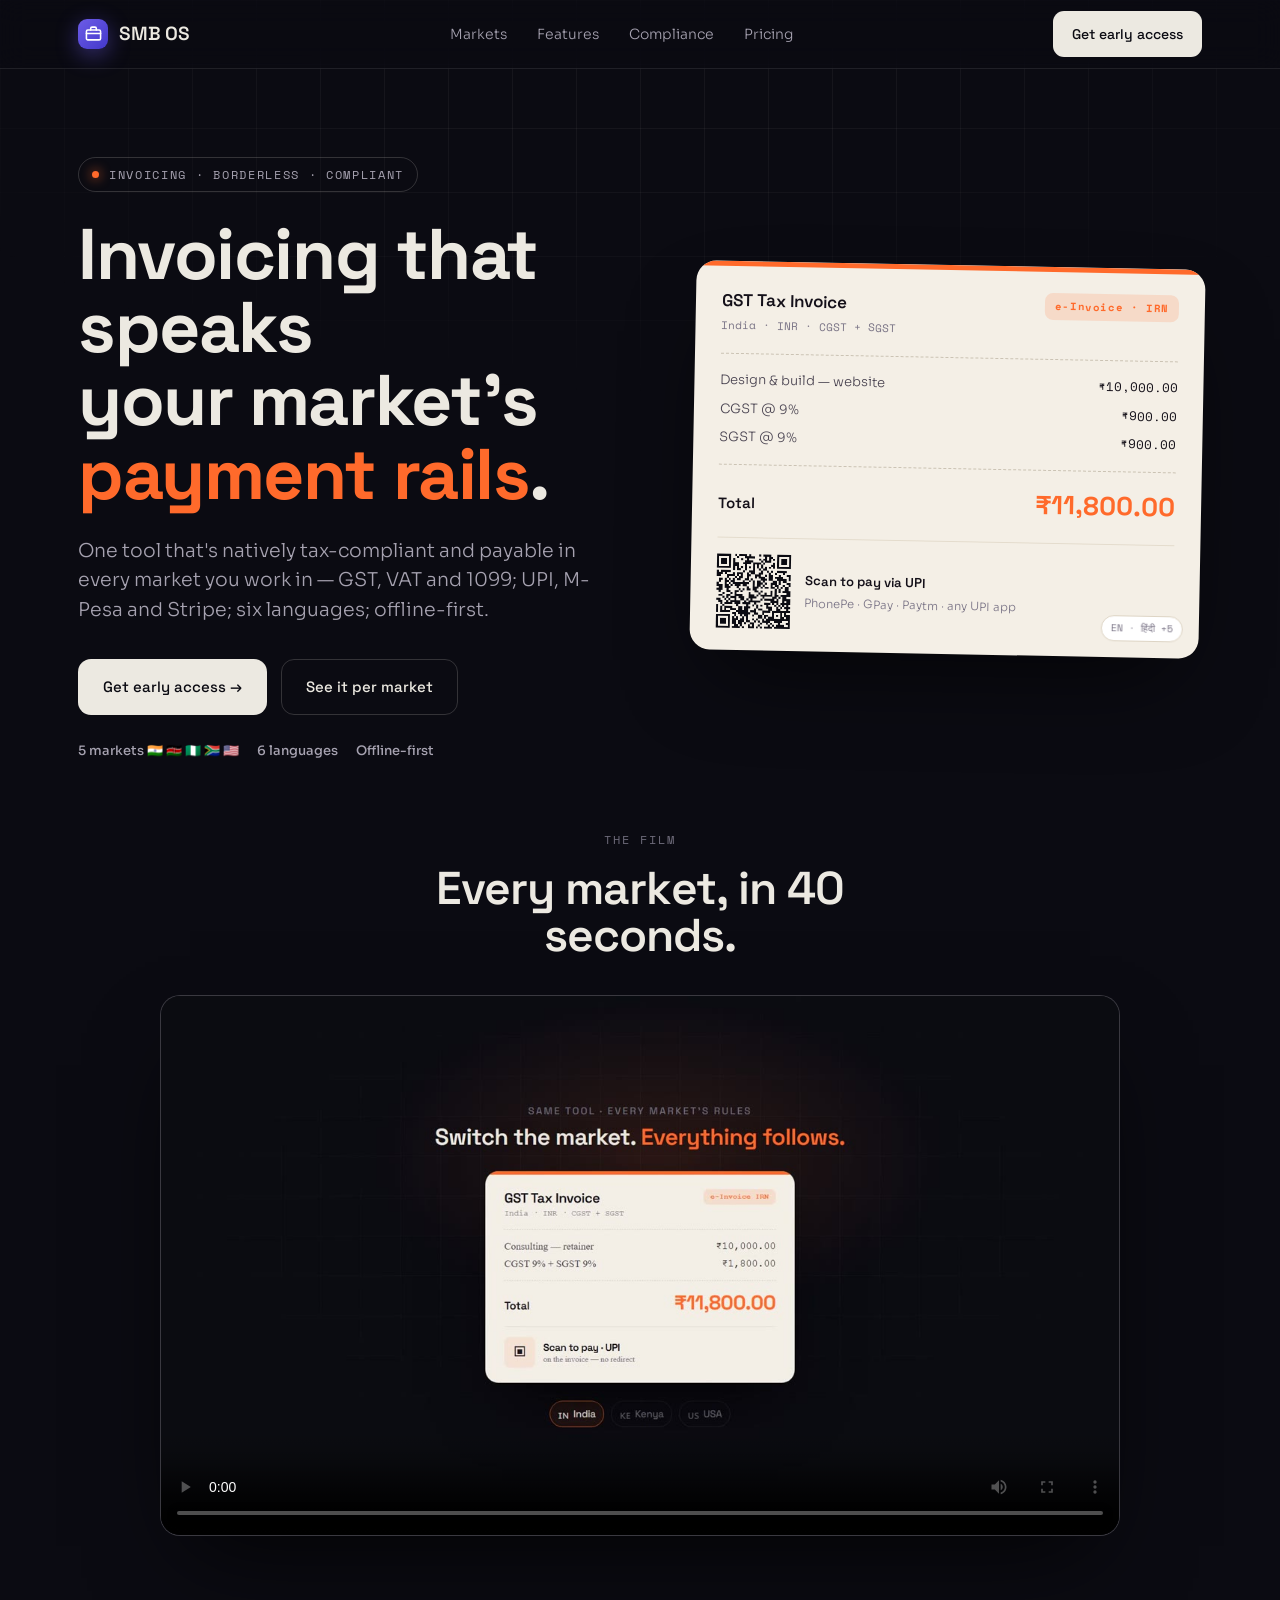
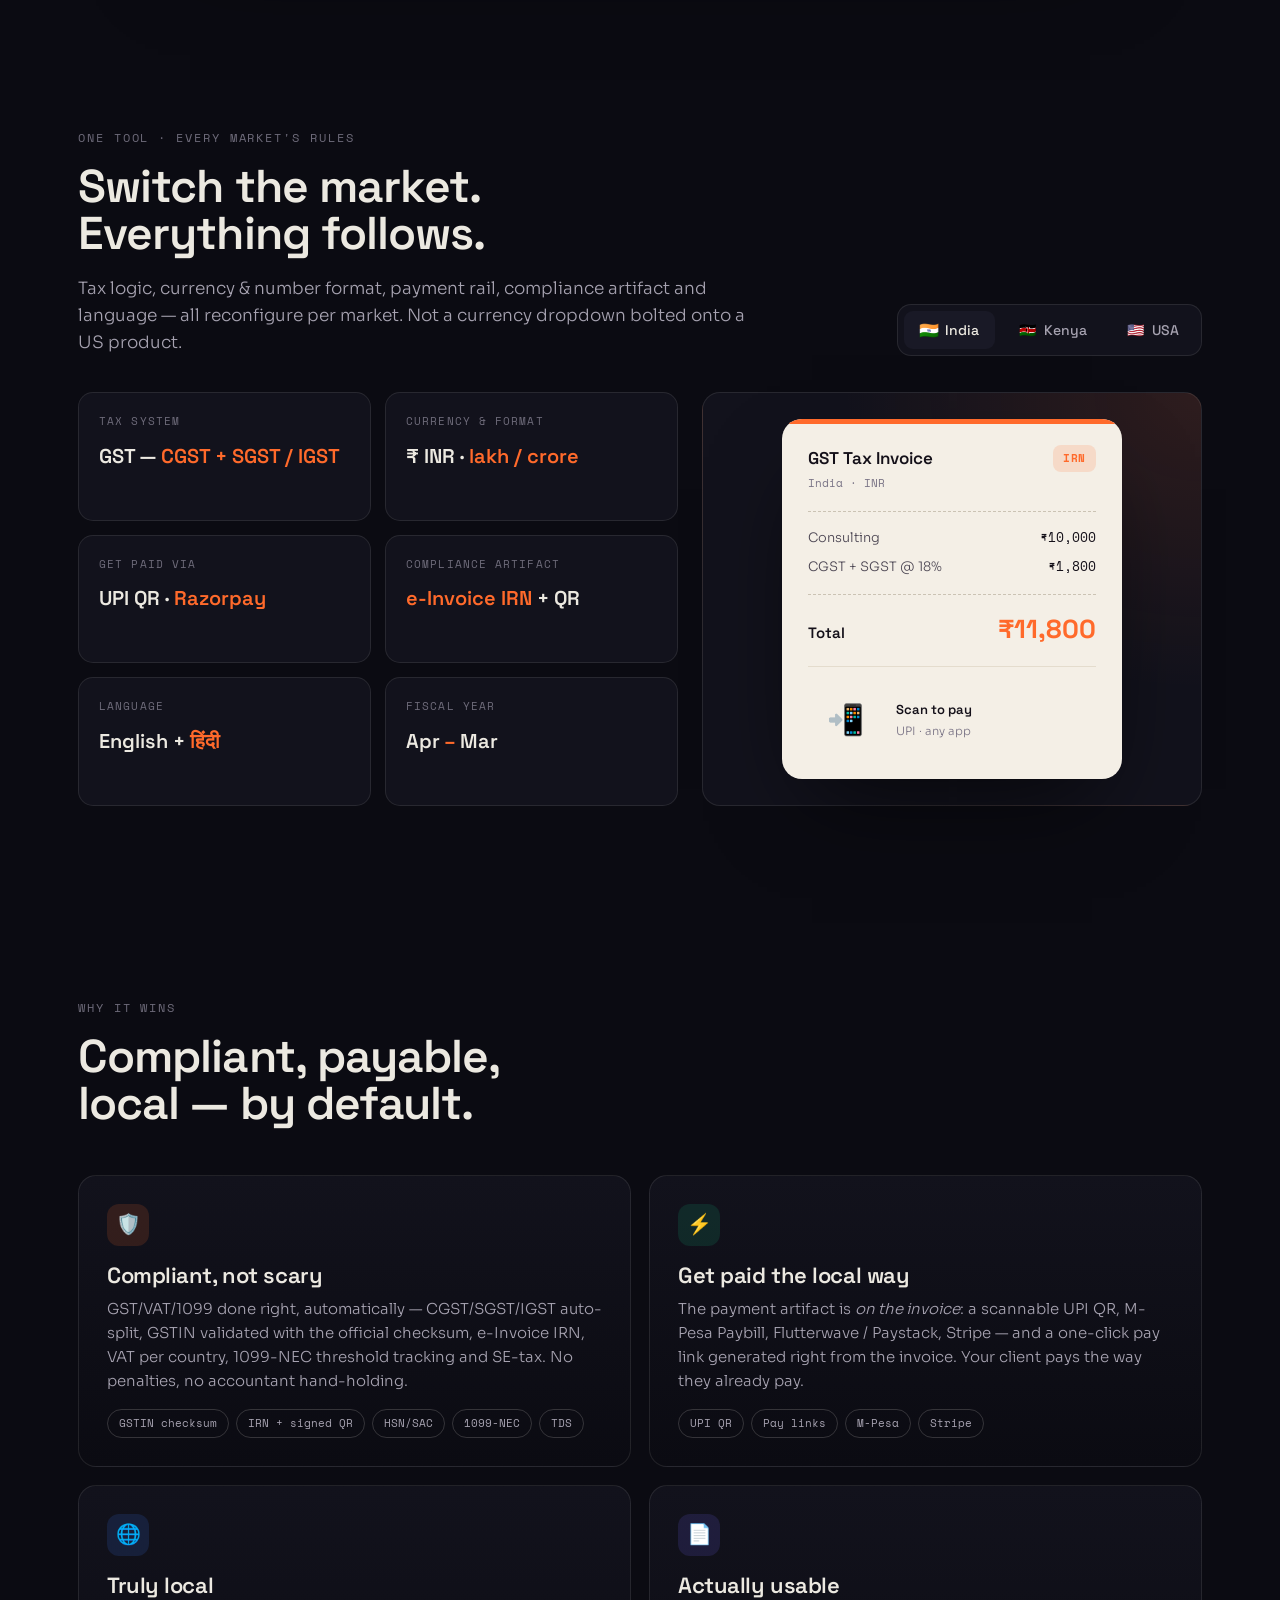
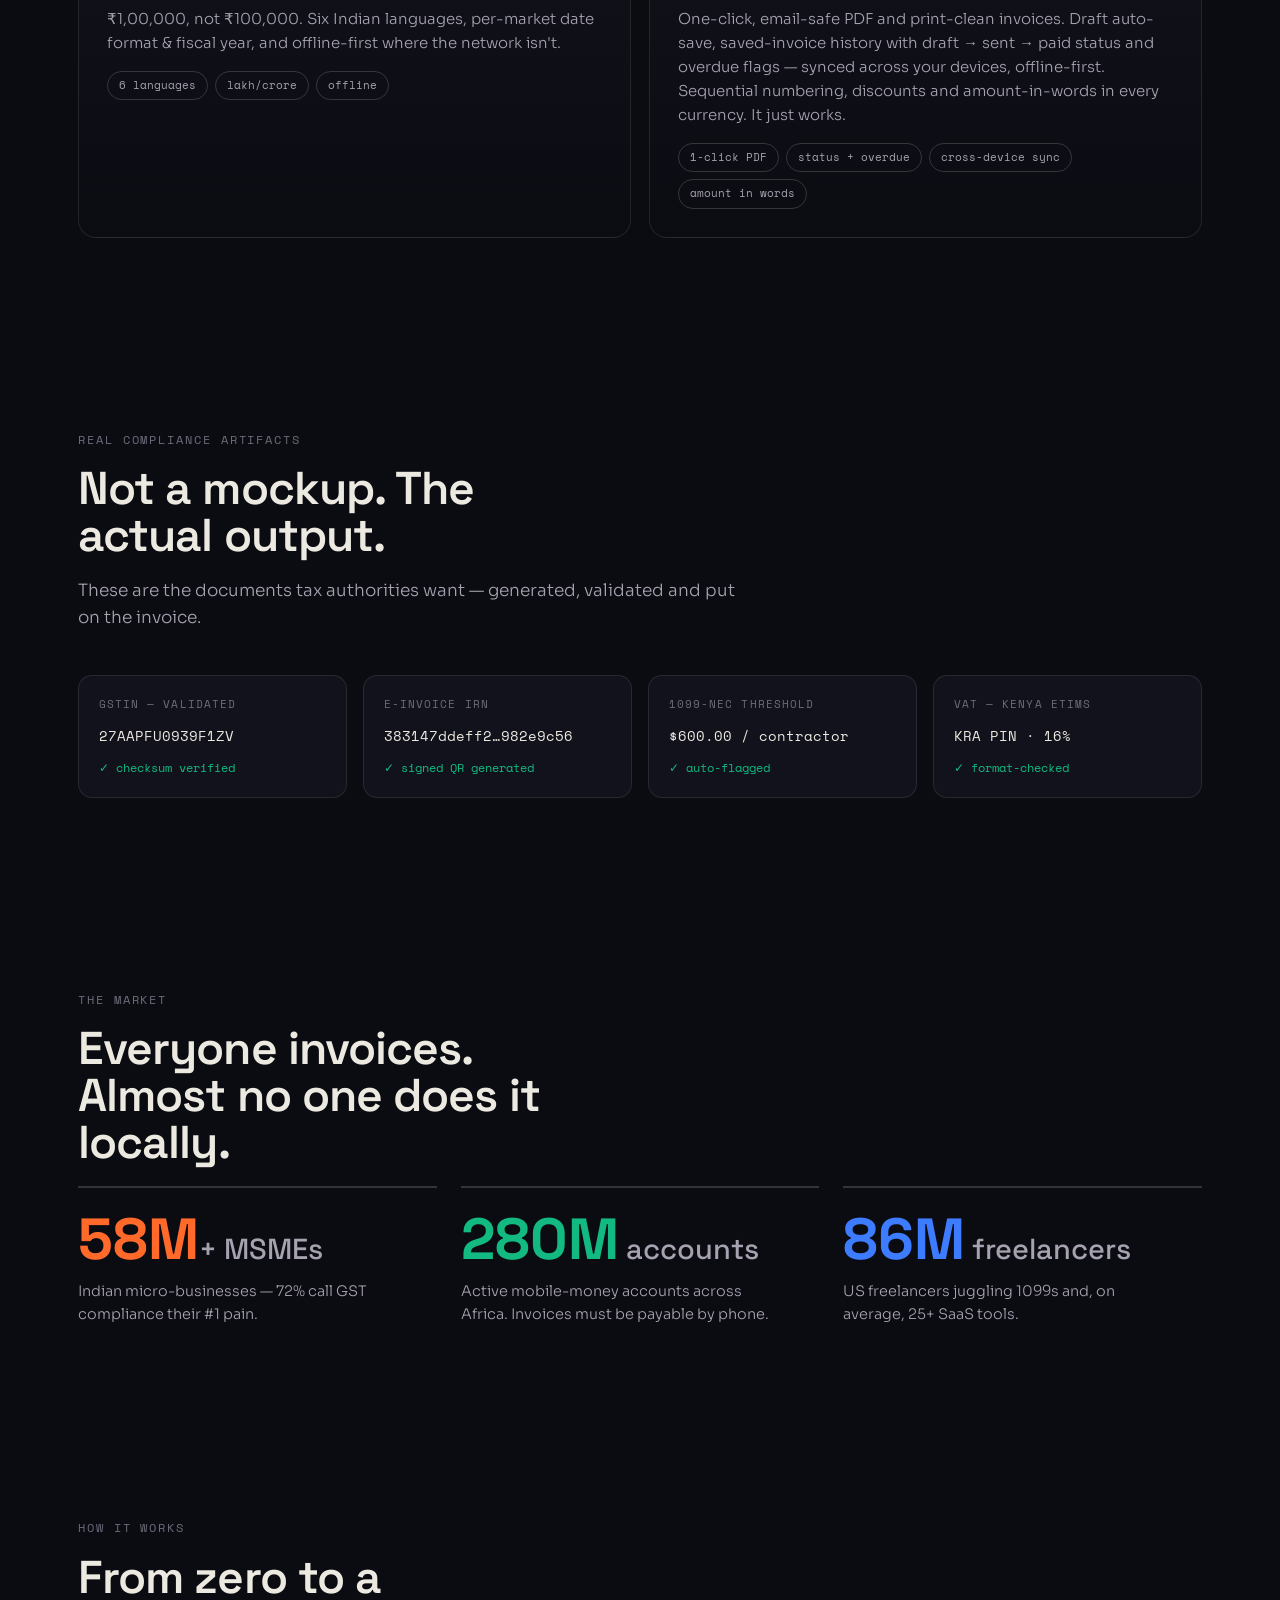
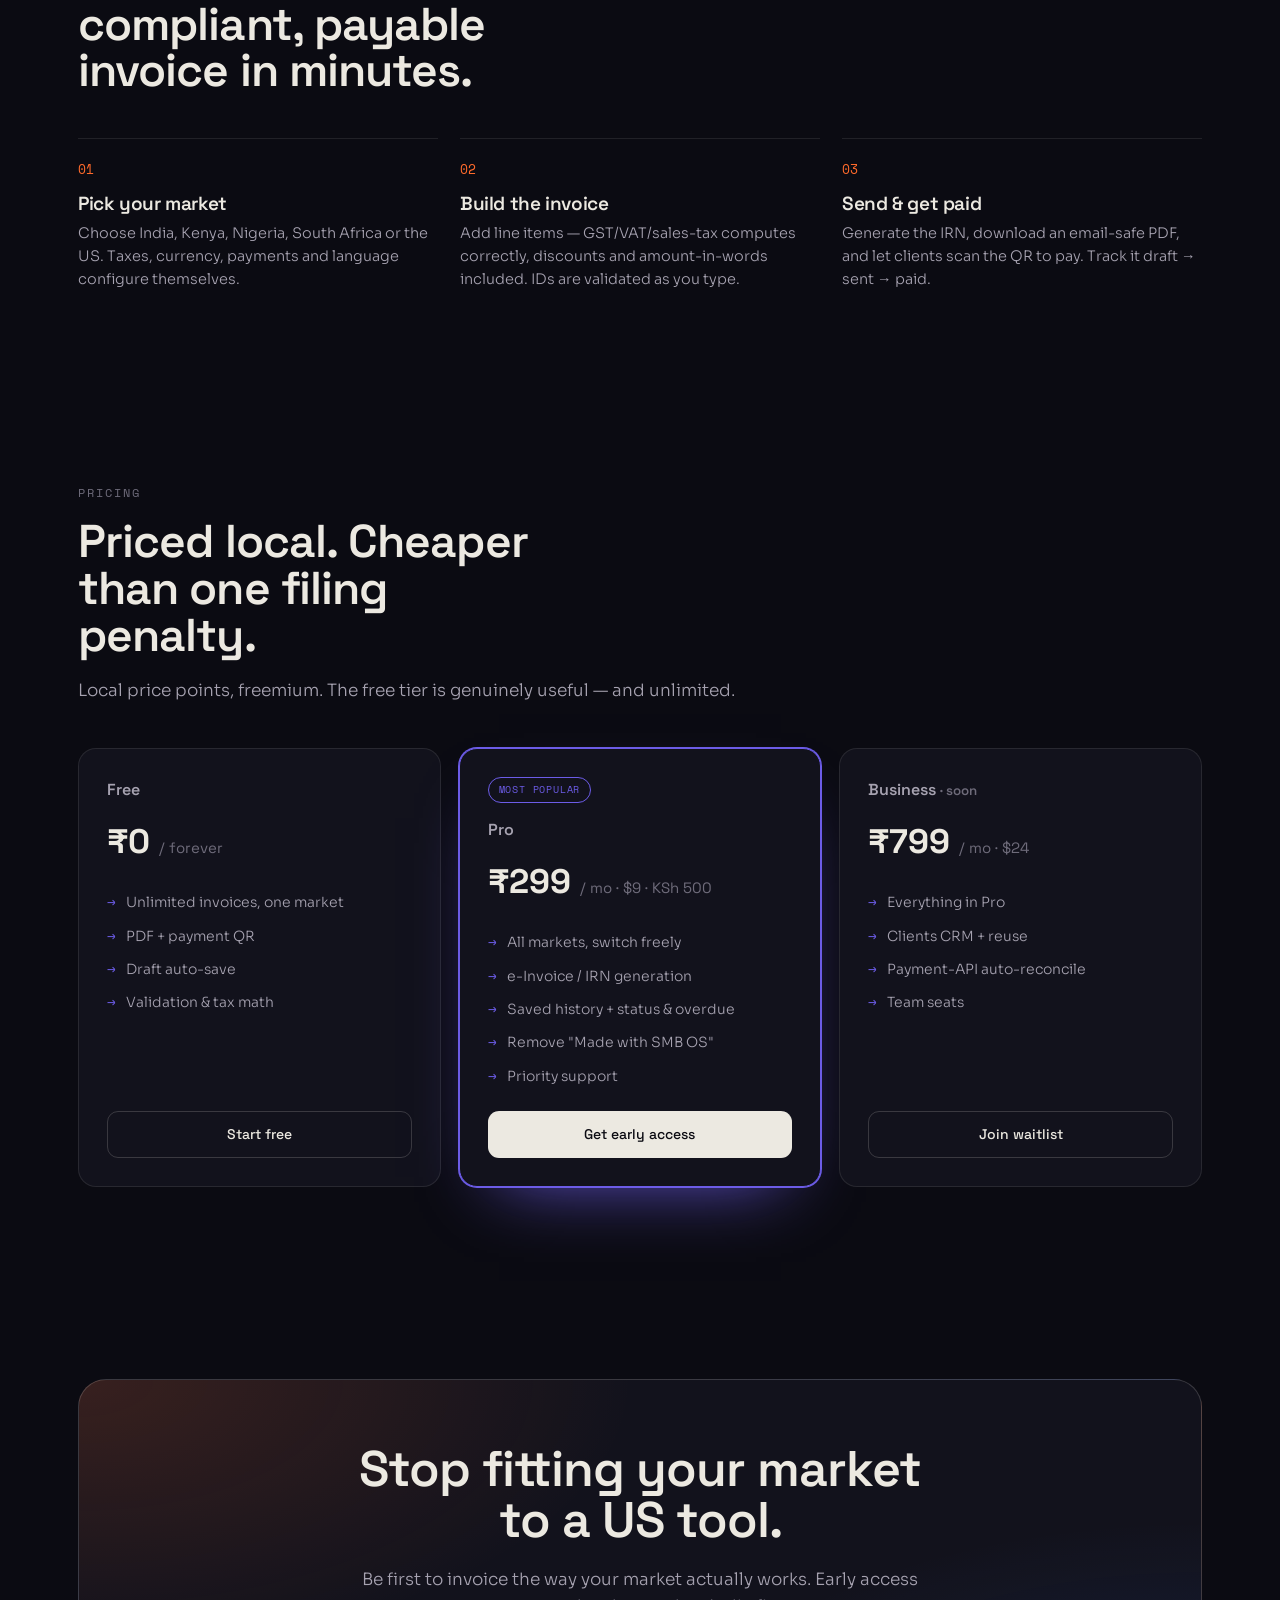
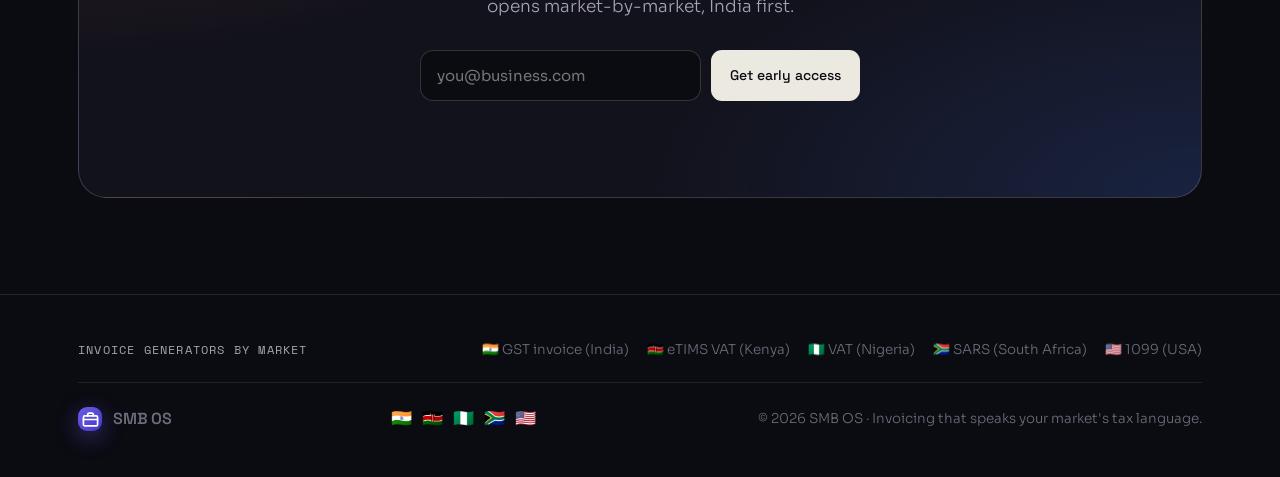
==== index.html @ 2cdb84e7 "Add 40s demo film to landing page (poster + mp4, hero→film→markets) Co-Authored-By: Claude Fable 5 <" ====
<!DOCTYPE html>
<html lang="en">
<head>
<meta charset="UTF-8" />
<meta name="viewport" content="width=device-width, initial-scale=1.0" />
<title>SMB OS — Invoicing that speaks your market's tax language</title>
<meta name="description" content="One invoice tool that's natively compliant and payable in every market you work in. GST/VAT/1099, UPI/M-Pesa/Stripe, six languages, offline-first." />
<!-- Set this to your real domain before launch (also update SITE in markets/build.mjs) -->
<link rel="canonical" href="https://kaustubhtripathi-code.github.io/smb-os-site/" />
<meta property="og:type" content="website" />
<meta property="og:url" content="https://kaustubhtripathi-code.github.io/smb-os-site/" />
<meta property="og:title" content="SMB OS — Invoicing that speaks your market's tax language" />
<meta property="og:description" content="Compliant & payable in every market — GST/VAT/1099, UPI/M-Pesa/Stripe, six languages, offline-first." />
<meta property="og:image" content="https://kaustubhtripathi-code.github.io/smb-os-site/assets/og-image.png" />
<meta name="twitter:card" content="summary_large_image" />
<meta name="twitter:title" content="SMB OS — Invoicing that speaks your market's tax language" />
<meta name="twitter:description" content="Compliant & payable in every market. GST · VAT · 1099 · UPI · M-Pesa · Stripe." />
<meta name="twitter:image" content="https://kaustubhtripathi-code.github.io/smb-os-site/assets/og-image.png" />
<link rel="icon" href="data:image/svg+xml,<svg xmlns='http://www.w3.org/2000/svg' viewBox='0 0 24 24' fill='none' stroke='%236C5CE7' stroke-width='2.4' stroke-linecap='round' stroke-linejoin='round'><rect x='2' y='7' width='20' height='14' rx='2'/><path d='M16 7V5a2 2 0 0 0-2-2h-4a2 2 0 0 0-2 2v2'/><path d='M2 12h20'/></svg>" />
<!-- Analytics (privacy-friendly, no cookies): uncomment + set your domain
<script defer data-domain="smbos.app" src="https://plausible.io/js/script.js"></script> -->
<link rel="preconnect" href="https://fonts.googleapis.com" />
<link rel="preconnect" href="https://fonts.gstatic.com" crossorigin />
<link href="https://fonts.googleapis.com/css2?family=Space+Grotesk:wght@400;500;600;700&family=Sora:wght@300;400;500;600&family=Space+Mono:wght@400;700&display=swap" rel="stylesheet" />
<style>
  :root{
    --ink:#0B0B12; --ink-2:#12121C; --ink-3:#191926;
    --paper:#F4EFE6; --paper-2:#E9E1D2;
    --fg:#ECE9E1; --fg-dim:#A6A2B0; --fg-faint:#6E6B7A;
    --saffron:#FF6A2B; --emerald:#12B981; --azure:#3D7BFF; --indigo:#6C5CE7;
    --line:rgba(236,233,225,.10); --line-2:rgba(236,233,225,.18);
    --accent:var(--saffron);
    --display:'Space Grotesk',sans-serif; --body:'Sora',sans-serif; --mono:'Space Mono',monospace;
    --maxw:1180px;
  }
  *{box-sizing:border-box;margin:0;padding:0}
  html{scroll-behavior:smooth}
  body{
    background:var(--ink); color:var(--fg); font-family:var(--body);
    font-weight:300; line-height:1.6; -webkit-font-smoothing:antialiased;
    overflow-x:hidden;
  }
  /* film-grain + faint grid over the ink */
  body::before{
    content:""; position:fixed; inset:0; z-index:0; pointer-events:none; opacity:.5;
    background-image:
      linear-gradient(var(--line) 1px,transparent 1px),
      linear-gradient(90deg,var(--line) 1px,transparent 1px);
    background-size:64px 64px;
    -webkit-mask-image:radial-gradient(ellipse 90% 60% at 50% 0%,#000 30%,transparent 75%);
    mask-image:radial-gradient(ellipse 90% 60% at 50% 0%,#000 30%,transparent 75%);
  }
  .wrap{max-width:var(--maxw);margin:0 auto;padding:0 28px;position:relative;z-index:1}
  a{color:inherit;text-decoration:none}
  h1,h2,h3{font-family:var(--display);font-weight:600;line-height:1.02;letter-spacing:-.02em}
  .mono{font-family:var(--mono)}
  .accent{color:var(--accent)}

  /* ---- nav ---- */
  nav{position:sticky;top:0;z-index:50;backdrop-filter:blur(14px);
    background:rgba(11,11,18,.62);border-bottom:1px solid var(--line)}
  .nav{display:flex;align-items:center;justify-content:space-between;height:68px}
  .brand{display:flex;align-items:center;gap:11px;font-family:var(--display);font-weight:600;font-size:19px;letter-spacing:-.01em}
  .mark{width:30px;height:30px;border-radius:9px;background:linear-gradient(135deg,var(--indigo),#4338CA);
    display:grid;place-items:center;box-shadow:0 6px 22px rgba(108,92,231,.45)}
  .mark svg{width:17px;height:17px}
  .navlinks{display:flex;gap:30px;font-size:14px;color:var(--fg-dim)}
  .navlinks a:hover{color:var(--fg)}
  .btn{font-family:var(--display);font-weight:500;font-size:14px;padding:11px 18px;border-radius:11px;
    display:inline-flex;align-items:center;gap:8px;transition:.22s ease;cursor:pointer;border:1px solid transparent}
  .btn-p{background:var(--fg);color:var(--ink)}
  .btn-p:hover{transform:translateY(-2px);box-shadow:0 12px 30px rgba(236,233,225,.16)}
  .btn-g{border-color:var(--line-2);color:var(--fg)}
  .btn-g:hover{background:rgba(236,233,225,.06);border-color:var(--fg-faint)}
  @media(max-width:760px){.navlinks{display:none}}

  /* ---- hero ---- */
  .hero{padding:88px 0 40px;position:relative}
  .hero-grid{display:grid;grid-template-columns:1.05fr .95fr;gap:52px;align-items:center}
  .eyebrow{display:inline-flex;align-items:center;gap:10px;font-family:var(--mono);font-size:12px;
    letter-spacing:.14em;text-transform:uppercase;color:var(--fg-dim);
    border:1px solid var(--line-2);padding:7px 13px;border-radius:100px;margin-bottom:26px}
  .dot{width:7px;height:7px;border-radius:50%;background:var(--saffron);box-shadow:0 0 12px var(--saffron)}
  h1.headline{font-size:clamp(42px,5.6vw,72px);font-weight:700}
  h1.headline .flip{color:var(--accent);transition:color .5s ease}
  .lede{font-size:19px;color:var(--fg-dim);max-width:520px;margin:26px 0 34px;line-height:1.55}
  .cta-row{display:flex;gap:14px;flex-wrap:wrap;align-items:center}
  .btn-lg{padding:15px 24px;font-size:15px;border-radius:13px}
  .trust{margin-top:26px;font-size:13px;color:var(--fg-faint);display:flex;gap:18px;flex-wrap:wrap;align-items:center}
  .trust b{color:var(--fg-dim);font-weight:500}
  @media(max-width:900px){.hero-grid{grid-template-columns:1fr;gap:44px}.hero{padding:56px 0 20px}}

  /* ---- invoice mock ---- */
  .invoice{background:var(--paper);color:#1A1622;border-radius:20px;padding:26px 26px 22px;
    box-shadow:0 40px 90px -30px rgba(0,0,0,.7), 0 0 0 1px rgba(0,0,0,.04);
    transform:rotate(1.1deg);transition:transform .4s ease;position:relative;overflow:hidden}
  .invoice:hover{transform:rotate(0deg) translateY(-4px)}
  .invoice::after{content:"";position:absolute;left:0;right:0;top:0;height:5px;background:var(--accent);transition:background .5s ease}
  .inv-top{display:flex;justify-content:space-between;align-items:flex-start;margin-bottom:18px}
  .inv-title{font-family:var(--display);font-weight:600;font-size:17px;color:#141019}
  .inv-sub{font-family:var(--mono);font-size:11px;color:#7A7486;margin-top:3px;transition:color .3s}
  .chip{font-family:var(--mono);font-size:10.5px;font-weight:700;letter-spacing:.06em;padding:5px 10px;border-radius:8px;
    background:color-mix(in srgb,var(--accent) 16%,transparent);color:var(--accent);transition:.4s}
  .inv-rows{border-top:1px dashed #cbc3b4;border-bottom:1px dashed #cbc3b4;padding:12px 0;margin-bottom:14px}
  .inv-row{display:flex;justify-content:space-between;font-size:13px;color:#4b4552;padding:4px 0;font-family:var(--body)}
  .inv-row .m{font-family:var(--mono);font-size:12.5px;color:#141019}
  .inv-total{display:flex;justify-content:space-between;align-items:baseline}
  .inv-total .lbl{font-family:var(--display);font-weight:600;font-size:15px;color:#141019}
  .inv-total .amt{font-family:var(--display);font-weight:700;font-size:26px;color:var(--accent);transition:color .4s}
  .inv-pay{display:flex;align-items:center;gap:14px;margin-top:16px;padding-top:16px;border-top:1px solid #e4dccd}
  .qr{width:74px;height:74px;flex:none;display:grid;place-items:center}
  .qr img{width:100%;height:100%;object-fit:contain}
  .pay-t{font-family:var(--display);font-weight:600;font-size:13px;color:#141019}
  .pay-s{font-size:11.5px;color:#7A7486;margin-top:2px}
  .langpill{position:absolute;right:16px;bottom:16px;font-family:var(--mono);font-size:10px;color:#7A7486;
    border:1px solid #ddd4c4;border-radius:100px;padding:4px 9px;background:#fff}

  /* ---- section scaffolding ---- */
  section{padding:96px 0;position:relative}
  .kicker{font-family:var(--mono);font-size:12px;letter-spacing:.16em;text-transform:uppercase;color:var(--fg-faint);margin-bottom:16px}
  .h2{font-size:clamp(30px,4vw,46px);font-weight:600;max-width:16ch}
  .sec-lede{color:var(--fg-dim);font-size:17px;max-width:52ch;margin-top:18px}

  /* ---- market switcher ---- */
  .switch-head{display:flex;justify-content:space-between;align-items:flex-end;gap:24px;flex-wrap:wrap;margin-bottom:36px}
  .tabs{display:flex;gap:8px;background:var(--ink-2);border:1px solid var(--line);border-radius:14px;padding:6px}
  .tab{font-family:var(--display);font-weight:500;font-size:14px;padding:10px 16px;border-radius:9px;color:var(--fg-dim);
    cursor:pointer;transition:.2s;display:flex;align-items:center;gap:8px;border:none;background:none}
  .tab.on{background:var(--ink-3);color:var(--fg)}
  .tab.on .fl{transform:scale(1.15)}
  .switch-body{display:grid;grid-template-columns:1.2fr 1fr;gap:24px;align-items:stretch}
  .facts{display:grid;grid-template-columns:1fr 1fr;gap:14px}
  .fact{background:var(--ink-2);border:1px solid var(--line);border-radius:15px;padding:20px}
  .fact .l{font-family:var(--mono);font-size:11px;letter-spacing:.1em;text-transform:uppercase;color:var(--fg-faint)}
  .fact .v{font-family:var(--display);font-weight:600;font-size:20px;margin-top:9px;color:var(--fg)}
  .fact .v .accent{transition:color .4s}
  .switch-invoice{display:grid;place-items:center;background:
    radial-gradient(120% 120% at 100% 0%,color-mix(in srgb,var(--accent) 12%,transparent),transparent 60%),var(--ink-2);
    border:1px solid var(--line);border-radius:18px;padding:26px}
  @media(max-width:900px){.switch-body{grid-template-columns:1fr}.facts{order:2}}

  /* ---- pillars (bento) ---- */
  .bento{display:grid;grid-template-columns:repeat(6,1fr);gap:18px;margin-top:48px}
  .card{background:linear-gradient(180deg,var(--ink-2),var(--ink));border:1px solid var(--line);
    border-radius:18px;padding:28px;position:relative;overflow:hidden;transition:.3s}
  .card:hover{border-color:var(--line-2);transform:translateY(-4px)}
  .card.big{grid-column:span 3}
  .card.sm{grid-column:span 3}
  .card .ic{width:42px;height:42px;border-radius:12px;display:grid;place-items:center;margin-bottom:18px;font-size:20px}
  .card h3{font-size:22px;margin-bottom:10px}
  .card p{color:var(--fg-dim);font-size:15px}
  .taglist{display:flex;flex-wrap:wrap;gap:7px;margin-top:16px}
  .tag{font-family:var(--mono);font-size:11px;color:var(--fg-dim);border:1px solid var(--line-2);border-radius:100px;padding:5px 11px}
  @media(max-width:820px){.bento{grid-template-columns:1fr}.card.big,.card.sm{grid-column:span 1}}

  /* ---- proof / compliance receipts ---- */
  .receipts{display:grid;grid-template-columns:repeat(4,1fr);gap:16px;margin-top:44px}
  .receipt{background:var(--ink-2);border:1px solid var(--line);border-radius:14px;padding:20px;font-family:var(--mono)}
  .receipt .rl{font-size:10.5px;letter-spacing:.1em;text-transform:uppercase;color:var(--fg-faint)}
  .receipt .rv{font-size:14px;color:var(--fg);margin-top:12px;word-break:break-all;line-height:1.5}
  .receipt .ok{color:var(--emerald);font-size:12px;margin-top:12px;display:flex;align-items:center;gap:6px}
  @media(max-width:820px){.receipts{grid-template-columns:1fr 1fr}}

  /* ---- stats ---- */
  .stats{display:grid;grid-template-columns:repeat(3,1fr);gap:24px;margin-top:20px}
  .stat{border-top:2px solid var(--line-2);padding-top:22px}
  .stat .n{font-family:var(--display);font-weight:700;font-size:clamp(38px,5vw,58px);line-height:1}
  .stat .n .u{font-size:.5em;color:var(--fg-dim);font-weight:500}
  .stat .d{color:var(--fg-dim);font-size:14.5px;margin-top:12px;max-width:30ch}
  .stat:nth-child(1) .n{color:var(--saffron)} .stat:nth-child(2) .n{color:var(--emerald)} .stat:nth-child(3) .n{color:var(--azure)}
  @media(max-width:820px){.stats{grid-template-columns:1fr}}

  /* ---- steps ---- */
  .steps{display:grid;grid-template-columns:repeat(3,1fr);gap:22px;margin-top:44px}
  .step{position:relative;padding-top:20px;border-top:1px solid var(--line)}
  .step .num{font-family:var(--mono);font-size:13px;color:var(--accent)}
  .step h3{font-size:19px;margin:14px 0 8px}
  .step p{color:var(--fg-dim);font-size:14.5px}
  @media(max-width:820px){.steps{grid-template-columns:1fr}}

  /* ---- pricing ---- */
  .prices{display:grid;grid-template-columns:repeat(3,1fr);gap:18px;margin-top:44px}
  .price{background:var(--ink-2);border:1px solid var(--line);border-radius:18px;padding:28px;display:flex;flex-direction:column}
  .price.feat{border-color:var(--indigo);box-shadow:0 0 0 1px var(--indigo),0 30px 70px -40px var(--indigo)}
  .price .pn{font-family:var(--display);font-weight:600;font-size:16px;color:var(--fg-dim)}
  .price .pp{font-family:var(--display);font-weight:700;font-size:34px;margin:12px 0 2px}
  .price .pp small{font-size:15px;color:var(--fg-faint);font-weight:400}
  .price ul{list-style:none;margin:20px 0 24px;display:flex;flex-direction:column;gap:11px}
  .price li{font-size:14px;color:var(--fg-dim);display:flex;gap:10px;align-items:flex-start}
  .price li::before{content:"→";color:var(--indigo);font-family:var(--mono)}
  .price .pf{margin-top:auto}
  .badge{font-family:var(--mono);font-size:10px;letter-spacing:.08em;text-transform:uppercase;color:var(--indigo);
    border:1px solid var(--indigo);border-radius:100px;padding:4px 10px;align-self:flex-start;margin-bottom:14px}
  @media(max-width:820px){.prices{grid-template-columns:1fr}}

  /* ---- cta ---- */
  .cta{background:
     radial-gradient(90% 120% at 0% 0%,rgba(255,106,43,.16),transparent 55%),
     radial-gradient(90% 120% at 100% 100%,rgba(61,123,255,.16),transparent 55%),
     var(--ink-2);
    border:1px solid var(--line-2);border-radius:28px;padding:64px 44px;text-align:center;position:relative;overflow:hidden}
  .cta h2{font-size:clamp(30px,4.4vw,50px);max-width:18ch;margin:0 auto}
  .cta p{color:var(--fg-dim);margin:20px auto 30px;max-width:46ch;font-size:17px}
  .form{display:flex;gap:10px;max-width:440px;margin:0 auto;flex-wrap:wrap;justify-content:center}
  .form input{flex:1;min-width:220px;background:var(--ink);border:1px solid var(--line-2);color:var(--fg);
    border-radius:13px;padding:15px 16px;font-family:var(--body);font-size:15px;outline:none}
  .form input:focus{border-color:var(--indigo)}
  .form .ok{color:var(--emerald);font-family:var(--mono);font-size:13px;width:100%;margin-top:6px;min-height:16px}

  footer{border-top:1px solid var(--line);padding:44px 0;color:var(--fg-faint);font-size:13.5px}
  .foot{display:flex;justify-content:space-between;gap:24px;flex-wrap:wrap;align-items:center}
  .flags{font-size:17px;letter-spacing:3px}

  /* ---- film ---- */
  .filmframe{display:block;width:100%;max-width:960px;height:auto;margin:0 auto;border-radius:20px;
    border:1px solid var(--line-2);box-shadow:0 40px 90px -30px rgba(0,0,0,.8);background:var(--ink-2)}

  /* reveal */
  .rv{opacity:0;transform:translateY(26px);transition:opacity .7s cubic-bezier(.2,.7,.2,1),transform .7s cubic-bezier(.2,.7,.2,1)}
  .rv.in{opacity:1;transform:none}
  @media(prefers-reduced-motion:reduce){.rv{opacity:1;transform:none;transition:none}.invoice{transform:none}}
</style>
</head>
<body>

<nav><div class="wrap nav">
  <div class="brand">
    <span class="mark"><svg viewBox="0 0 24 24" fill="none" stroke="#fff" stroke-width="2.2" stroke-linecap="round" stroke-linejoin="round"><rect x="2" y="7" width="20" height="14" rx="2"/><path d="M16 7V5a2 2 0 0 0-2-2h-4a2 2 0 0 0-2 2v2"/><path d="M2 12h20"/></svg></span>
    SMB OS
  </div>
  <div class="navlinks">
    <a href="#markets">Markets</a>
    <a href="#features">Features</a>
    <a href="#proof">Compliance</a>
    <a href="#pricing">Pricing</a>
  </div>
  <a href="#get" class="btn btn-p">Get early access</a>
</div></nav>

<header class="hero"><div class="wrap hero-grid">
  <div>
    <span class="eyebrow"><span class="dot"></span> Invoicing · borderless · compliant</span>
    <h1 class="headline">Invoicing that speaks your&nbsp;market's <span class="flip" id="flipWord">tax language</span>.</h1>
    <p class="lede">One tool that's natively tax-compliant and payable in every market you work in — GST, VAT and 1099; UPI, M-Pesa and Stripe; six languages; offline-first.</p>
    <div class="cta-row">
      <a href="#get" class="btn btn-p btn-lg">Get early access →</a>
      <a href="#markets" class="btn btn-g btn-lg">See it per market</a>
    </div>
    <div class="trust">
      <span><b>5 markets</b> 🇮🇳 🇰🇪 🇳🇬 🇿🇦 🇺🇸</span>
      <span><b>6 languages</b></span>
      <span><b>Offline-first</b></span>
    </div>
  </div>
  <div class="invoice" id="heroInvoice">
    <div class="inv-top">
      <div><div class="inv-title">GST Tax Invoice</div><div class="inv-sub" id="hiSub">India · INR · CGST + SGST</div></div>
      <span class="chip" id="hiChip">e-Invoice · IRN</span>
    </div>
    <div class="inv-rows">
      <div class="inv-row"><span>Design & build — website</span><span class="m">₹10,000.00</span></div>
      <div class="inv-row"><span>CGST @ 9%</span><span class="m">₹900.00</span></div>
      <div class="inv-row"><span>SGST @ 9%</span><span class="m">₹900.00</span></div>
    </div>
    <div class="inv-total"><span class="lbl">Total</span><span class="amt" id="hiTotal">₹11,800.00</span></div>
    <div class="inv-pay">
      <div class="qr"><img src="assets/hero-upi-qr.png" alt="Scan to pay via UPI" /></div>
      <div><div class="pay-t" id="hiPayT">Scan to pay via UPI</div><div class="pay-s" id="hiPayS">PhonePe · GPay · Paytm · any UPI app</div></div>
    </div>
    <span class="langpill" id="hiLang">EN · हिंदी +5</span>
  </div>
</div></header>

<!-- FILM -->
<section id="film" style="padding-top:28px">
  <div class="wrap">
    <div class="rv" style="text-align:center;margin-bottom:36px">
      <div class="kicker">The film</div>
      <h2 class="h2" style="margin:0 auto">Every market, in 40 seconds.</h2>
    </div>
    <video class="filmframe rv" controls playsinline preload="metadata" poster="assets/video-poster.jpg" width="1920" height="1080">
      <source src="assets/smb-os-demo.mp4" type="video/mp4" />
      Your browser doesn't support embedded video — <a href="assets/smb-os-demo.mp4">download the film</a>.
    </video>
  </div>
</section>

<!-- MARKET SWITCHER -->
<section id="markets">
  <div class="wrap">
    <div class="switch-head">
      <div class="rv">
        <div class="kicker">One tool · every market's rules</div>
        <h2 class="h2">Switch the market. Everything follows.</h2>
        <p class="sec-lede">Tax logic, currency & number format, payment rail, compliance artifact and language — all reconfigure per market. Not a currency dropdown bolted onto a US product.</p>
      </div>
      <div class="tabs" role="tablist">
        <button class="tab on" data-m="in"><span class="fl">🇮🇳</span> India</button>
        <button class="tab" data-m="ke"><span class="fl">🇰🇪</span> Kenya</button>
        <button class="tab" data-m="us"><span class="fl">🇺🇸</span> USA</button>
      </div>
    </div>
    <div class="switch-body rv">
      <div class="facts">
        <div class="fact"><div class="l">Tax system</div><div class="v" id="fTax">GST — <span class="accent">CGST + SGST / IGST</span></div></div>
        <div class="fact"><div class="l">Currency & format</div><div class="v" id="fCur">₹ INR · <span class="accent">lakh / crore</span></div></div>
        <div class="fact"><div class="l">Get paid via</div><div class="v" id="fPay">UPI QR · <span class="accent">Razorpay</span></div></div>
        <div class="fact"><div class="l">Compliance artifact</div><div class="v" id="fArt"><span class="accent">e-Invoice IRN</span> + QR</div></div>
        <div class="fact"><div class="l">Language</div><div class="v" id="fLang">English + <span class="accent">हिंदी</span></div></div>
        <div class="fact"><div class="l">Fiscal year</div><div class="v" id="fFy">Apr <span class="accent">–</span> Mar</div></div>
      </div>
      <div class="switch-invoice">
        <div class="invoice" style="transform:none;width:100%;max-width:340px">
          <div class="inv-top">
            <div><div class="inv-title" id="sTitle">GST Tax Invoice</div><div class="inv-sub" id="sSub">India · INR</div></div>
            <span class="chip" id="sChip">IRN</span>
          </div>
          <div class="inv-rows">
            <div class="inv-row"><span>Consulting</span><span class="m" id="sBase">₹10,000</span></div>
            <div class="inv-row"><span id="sTaxL">CGST + SGST @ 18%</span><span class="m" id="sTaxV">₹1,800</span></div>
          </div>
          <div class="inv-total"><span class="lbl">Total</span><span class="amt" id="sTotal">₹11,800</span></div>
          <div class="inv-pay">
            <div class="qr" id="sQR" style="font-size:30px">📲</div>
            <div><div class="pay-t" id="sPayT">Scan to pay</div><div class="pay-s" id="sPayS">UPI · any app</div></div>
          </div>
        </div>
      </div>
    </div>
  </div>
</section>

<!-- FEATURES -->
<section id="features">
  <div class="wrap">
    <div class="rv"><div class="kicker">Why it wins</div><h2 class="h2">Compliant, payable, local — by default.</h2></div>
    <div class="bento">
      <div class="card big rv">
        <div class="ic" style="background:rgba(255,106,43,.14)">🛡️</div>
        <h3>Compliant, not scary</h3>
        <p>GST/VAT/1099 done right, automatically — CGST/SGST/IGST auto-split, GSTIN validated with the official checksum, e-Invoice IRN, VAT per country, 1099-NEC threshold tracking and SE-tax. No penalties, no accountant hand-holding.</p>
        <div class="taglist"><span class="tag">GSTIN checksum</span><span class="tag">IRN + signed QR</span><span class="tag">HSN/SAC</span><span class="tag">1099-NEC</span><span class="tag">TDS</span></div>
      </div>
      <div class="card sm rv">
        <div class="ic" style="background:rgba(18,185,129,.14)">⚡</div>
        <h3>Get paid the local way</h3>
        <p>The payment artifact is <em>on the invoice</em>: a scannable UPI QR, M-Pesa Paybill, Flutterwave / Paystack, Stripe — and a one-click pay link generated right from the invoice. Your client pays the way they already pay.</p>
        <div class="taglist"><span class="tag">UPI QR</span><span class="tag">Pay links</span><span class="tag">M-Pesa</span><span class="tag">Stripe</span></div>
      </div>
      <div class="card sm rv">
        <div class="ic" style="background:rgba(61,123,255,.14)">🌐</div>
        <h3>Truly local</h3>
        <p>₹1,00,000, not ₹100,000. Six Indian languages, per-market date format & fiscal year, and offline-first where the network isn't.</p>
        <div class="taglist"><span class="tag">6 languages</span><span class="tag">lakh/crore</span><span class="tag">offline</span></div>
      </div>
      <div class="card big rv">
        <div class="ic" style="background:rgba(108,92,231,.16)">📄</div>
        <h3>Actually usable</h3>
        <p>One-click, email-safe PDF and print-clean invoices. Draft auto-save, saved-invoice history with draft → sent → paid status and overdue flags — synced across your devices, offline-first. Sequential numbering, discounts and amount-in-words in every currency. It just works.</p>
        <div class="taglist"><span class="tag">1-click PDF</span><span class="tag">status + overdue</span><span class="tag">cross-device sync</span><span class="tag">amount in words</span></div>
      </div>
    </div>
  </div>
</section>

<!-- PROOF -->
<section id="proof">
  <div class="wrap">
    <div class="rv"><div class="kicker">Real compliance artifacts</div><h2 class="h2">Not a mockup. The actual output.</h2>
      <p class="sec-lede">These are the documents tax authorities want — generated, validated and put on the invoice.</p></div>
    <div class="receipts">
      <div class="receipt rv"><div class="rl">GSTIN — validated</div><div class="rv" style="color:var(--fg)">27AAPFU0939F1ZV</div><div class="ok">✓ checksum verified</div></div>
      <div class="receipt rv"><div class="rl">e-Invoice IRN</div><div class="rv" style="color:var(--fg)">383147ddeff2…982e9c56</div><div class="ok">✓ signed QR generated</div></div>
      <div class="receipt rv"><div class="rl">1099-NEC threshold</div><div class="rv" style="color:var(--fg)">$600.00 / contractor</div><div class="ok">✓ auto-flagged</div></div>
      <div class="receipt rv"><div class="rl">VAT — Kenya eTIMS</div><div class="rv" style="color:var(--fg)">KRA PIN · 16%</div><div class="ok">✓ format-checked</div></div>
    </div>
  </div>
</section>

<!-- STATS -->
<section>
  <div class="wrap">
    <div class="rv"><div class="kicker">The market</div><h2 class="h2">Everyone invoices. Almost no one does it locally.</h2></div>
    <div class="stats">
      <div class="stat rv"><div class="n"><span data-count="63">0</span>M<span class="u">+ MSMEs</span></div><div class="d">Indian micro-businesses — 72% call GST compliance their #1 pain.</div></div>
      <div class="stat rv"><div class="n"><span data-count="280">0</span>M<span class="u"> accounts</span></div><div class="d">Active mobile-money accounts across Africa. Invoices must be payable by phone.</div></div>
      <div class="stat rv"><div class="n"><span data-count="86">0</span>M<span class="u"> freelancers</span></div><div class="d">US freelancers juggling 1099s and, on average, 25+ SaaS tools.</div></div>
    </div>
  </div>
</section>

<!-- HOW -->
<section>
  <div class="wrap">
    <div class="rv"><div class="kicker">How it works</div><h2 class="h2">From zero to a compliant, payable invoice in minutes.</h2></div>
    <div class="steps">
      <div class="step rv"><div class="num">01</div><h3>Pick your market</h3><p>Choose India, Kenya, Nigeria, South Africa or the US. Taxes, currency, payments and language configure themselves.</p></div>
      <div class="step rv"><div class="num">02</div><h3>Build the invoice</h3><p>Add line items — GST/VAT/sales-tax computes correctly, discounts and amount-in-words included. IDs are validated as you type.</p></div>
      <div class="step rv"><div class="num">03</div><h3>Send & get paid</h3><p>Generate the IRN, download an email-safe PDF, and let clients scan the QR to pay. Track it draft → sent → paid.</p></div>
    </div>
  </div>
</section>

<!-- PRICING -->
<section id="pricing">
  <div class="wrap">
    <div class="rv"><div class="kicker">Pricing</div><h2 class="h2">Priced local. Cheaper than one filing penalty.</h2>
      <p class="sec-lede">Local price points, freemium. The free tier is genuinely useful — and unlimited.</p></div>
    <div class="prices">
      <div class="price rv"><div class="pn">Free</div><div class="pp">₹0 <small>/ forever</small></div>
        <ul><li>Unlimited invoices, one market</li><li>PDF + payment QR</li><li>Draft auto-save</li><li>Validation & tax math</li></ul>
        <div class="pf"><a href="#get" class="btn btn-g" style="width:100%;justify-content:center">Start free</a></div></div>
      <div class="price feat rv"><span class="badge">Most popular</span><div class="pn">Pro</div><div class="pp">₹299 <small>/ mo · $9 · KSh 500</small></div>
        <ul><li>All markets, switch freely</li><li>e-Invoice / IRN generation</li><li>Saved history + status & overdue</li><li>Remove "Made with SMB OS"</li><li>Priority support</li></ul>
        <div class="pf"><a href="#get" class="btn btn-p" style="width:100%;justify-content:center">Get early access</a></div></div>
      <div class="price rv"><div class="pn">Business <small style="color:var(--fg-faint)">· soon</small></div><div class="pp">₹799 <small>/ mo · $24</small></div>
        <ul><li>Everything in Pro</li><li>Clients CRM + reuse</li><li>Payment-API auto-reconcile</li><li>Team seats</li></ul>
        <div class="pf"><a href="#get" class="btn btn-g" style="width:100%;justify-content:center">Join waitlist</a></div></div>
    </div>
  </div>
</section>

<!-- CTA -->
<section id="get"><div class="wrap">
  <div class="cta rv">
    <h2>Stop fitting your market to a US tool.</h2>
    <p>Be first to invoice the way your market actually works. Early access opens market-by-market, India first.</p>
    <form class="form" onsubmit="return joinWaitlist(event)">
      <input type="email" id="wlEmail" placeholder="you@business.com" required />
      <button class="btn btn-p" type="submit">Get early access</button>
      <div class="ok" id="wlOk"></div>
    </form>
  </div>
</div></section>

<footer><div class="wrap">
  <div class="foot" style="margin-bottom:22px">
    <span style="color:var(--fg-dim);font-family:var(--mono);font-size:12px;letter-spacing:.1em;text-transform:uppercase">Invoice generators by market</span>
    <div style="display:flex;gap:18px;flex-wrap:wrap">
      <a href="markets/india.html" style="color:var(--fg-faint)">🇮🇳 GST invoice (India)</a>
      <a href="markets/kenya.html" style="color:var(--fg-faint)">🇰🇪 eTIMS VAT (Kenya)</a>
      <a href="markets/nigeria.html" style="color:var(--fg-faint)">🇳🇬 VAT (Nigeria)</a>
      <a href="markets/south-africa.html" style="color:var(--fg-faint)">🇿🇦 SARS (South Africa)</a>
      <a href="markets/usa.html" style="color:var(--fg-faint)">🇺🇸 1099 (USA)</a>
    </div>
  </div>
  <div class="foot" style="border-top:1px solid var(--line);padding-top:22px">
    <div class="brand" style="font-size:16px"><span class="mark" style="width:24px;height:24px"><svg viewBox="0 0 24 24" fill="none" stroke="#fff" stroke-width="2.4" stroke-linecap="round" stroke-linejoin="round"><rect x="2" y="7" width="20" height="14" rx="2"/><path d="M16 7V5a2 2 0 0 0-2-2h-4a2 2 0 0 0-2 2v2"/><path d="M2 12h20"/></svg></span> SMB OS</div>
    <div class="flags">🇮🇳 🇰🇪 🇳🇬 🇿🇦 🇺🇸</div>
    <div>© 2026 SMB OS · Invoicing that speaks your market's tax language.</div>
  </div>
</div></footer>

<script>
  // ---- market switcher ----
  const M = {
    in:{acc:'#FF6A2B',fl:'🇮🇳',hiSub:'India · INR · CGST + SGST',hiChip:'e-Invoice · IRN',hiTotal:'₹11,800.00',hiPayT:'Scan to pay via UPI',hiPayS:'PhonePe · GPay · Paytm · any UPI app',hiLang:'EN · हिंदी +5',
        fTax:'GST — <span class="accent">CGST + SGST / IGST</span>',fCur:'₹ INR · <span class="accent">lakh / crore</span>',fPay:'UPI QR · <span class="accent">Razorpay</span>',fArt:'<span class="accent">e-Invoice IRN</span> + QR',fLang:'English + <span class="accent">हिंदी</span>',fFy:'Apr <span class="accent">–</span> Mar',
        sTitle:'GST Tax Invoice',sSub:'India · INR',sChip:'IRN',sBase:'₹10,000',sTaxL:'CGST + SGST @ 18%',sTaxV:'₹1,800',sTotal:'₹11,800',sQR:'📲',sPayT:'Scan to pay',sPayS:'UPI · any app'},
    ke:{acc:'#12B981',fl:'🇰🇪',hiSub:'Kenya · KES · VAT 16% · eTIMS',hiChip:'KRA PIN',hiTotal:'KSh 11,600.00',hiPayT:'Pay via M-Pesa',hiPayS:'Paybill 522533 · Acct INV-042',hiLang:'EN · Kiswahili',
        fTax:'VAT — <span class="accent">16% · eTIMS</span>',fCur:'KSh <span class="accent">KES</span>',fPay:'M-Pesa · <span class="accent">Flutterwave</span>',fArt:'<span class="accent">KRA PIN</span> · eTIMS-ready',fLang:'English + <span class="accent">Kiswahili</span>',fFy:'Jan <span class="accent">–</span> Dec',
        sTitle:'VAT Invoice',sSub:'Kenya · KES',sChip:'KRA PIN',sBase:'KSh 10,000',sTaxL:'VAT @ 16%',sTaxV:'KSh 1,600',sTotal:'KSh 11,600',sQR:'📱',sPayT:'Pay via M-Pesa',sPayS:'Paybill · Till'},
    us:{acc:'#3D7BFF',fl:'🇺🇸',hiSub:'USA · USD · Sales tax · 1099',hiChip:'1099-NEC',hiTotal:'$10,725.00',hiPayT:'Pay with card or ACH',hiPayS:'Stripe · Apple Pay · bank transfer',hiLang:'English',
        fTax:'Sales tax + <span class="accent">SE 15.3%</span>',fCur:'$ <span class="accent">USD</span>',fPay:'Stripe · <span class="accent">ACH</span>',fArt:'<span class="accent">1099-NEC</span> tracker',fLang:'<span class="accent">English</span>',fFy:'Jan <span class="accent">–</span> Dec',
        sTitle:'US Invoice',sSub:'USA · USD',sChip:'1099',sBase:'$10,000',sTaxL:'Sales tax · CA 7.25%',sTaxV:'$725',sTotal:'$10,725',sQR:'💳',sPayT:'Pay with Stripe',sPayS:'card · ACH'},
  };
  const set=(id,html)=>{const e=document.getElementById(id);if(e)e.innerHTML=html;};
  function applyMarket(k){
    const d=M[k]; document.documentElement.style.setProperty('--accent',d.acc);
    ['hiSub','hiChip','hiTotal','hiPayT','hiPayS','hiLang','fTax','fCur','fPay','fArt','fLang','fFy','sTitle','sSub','sChip','sBase','sTaxL','sTaxV','sTotal','sQR','sPayT','sPayS'].forEach(id=>set(id,d[id]));
    document.querySelectorAll('.tab').forEach(t=>t.classList.toggle('on',t.dataset.m===k));
  }
  document.querySelectorAll('.tab').forEach(t=>t.addEventListener('click',()=>applyMarket(t.dataset.m)));

  // ---- hero headline word flip ----
  const words=['tax language','payment rails','local language','fiscal calendar'];let wi=0;
  setInterval(()=>{wi=(wi+1)%words.length;const el=document.getElementById('flipWord');if(el){el.style.opacity=0;setTimeout(()=>{el.textContent=words[wi];el.style.opacity=1;},260);}},2600);
  document.getElementById('flipWord').style.transition='opacity .26s ease';

  // ---- scroll reveal ----
  const io=new IntersectionObserver((es)=>es.forEach(e=>{if(e.isIntersecting){e.target.classList.add('in');io.unobserve(e.target);}}),{threshold:.14});
  document.querySelectorAll('.rv').forEach(el=>io.observe(el));

  // ---- count up ----
  const cio=new IntersectionObserver((es)=>es.forEach(e=>{if(e.isIntersecting){const el=e.target,to=+el.dataset.count;let n=0;const step=Math.max(1,Math.round(to/45));const t=setInterval(()=>{n+=step;if(n>=to){n=to;clearInterval(t);}el.textContent=n;},22);cio.unobserve(el);}}),{threshold:.6});
  document.querySelectorAll('[data-count]').forEach(el=>cio.observe(el));

  // ---- waitlist ----
  // Paste your form endpoint below (Formspree / Getform / Tally). Until you do,
  // the form works in "demo mode" (shows success without sending anywhere).
  const FORM_ENDPOINT = 'https://formspree.io/f/YOUR_FORM_ID'; // ← replace YOUR_FORM_ID
  async function joinWaitlist(e){
    e.preventDefault();
    const input=document.getElementById('wlEmail'), ok=document.getElementById('wlOk');
    const email=input.value.trim(); if(!email) return false;
    ok.textContent='Submitting…';
    try{
      if(!FORM_ENDPOINT.includes('YOUR_FORM_ID')){
        const res=await fetch(FORM_ENDPOINT,{method:'POST',headers:{'Accept':'application/json','Content-Type':'application/json'},body:JSON.stringify({email:email,source:'smb-os-landing'})});
        if(!res.ok) throw new Error('bad status');
      }
      ok.textContent='✓ You’re on the list — '+email+'. We’ll reach out as your market opens.';
      input.value='';
    }catch(err){ ok.textContent='Hmm, that didn’t send. Email us at hello@smbos.app and we’ll add you.'; }
    return false;
  }
</script>
</body>
</html>
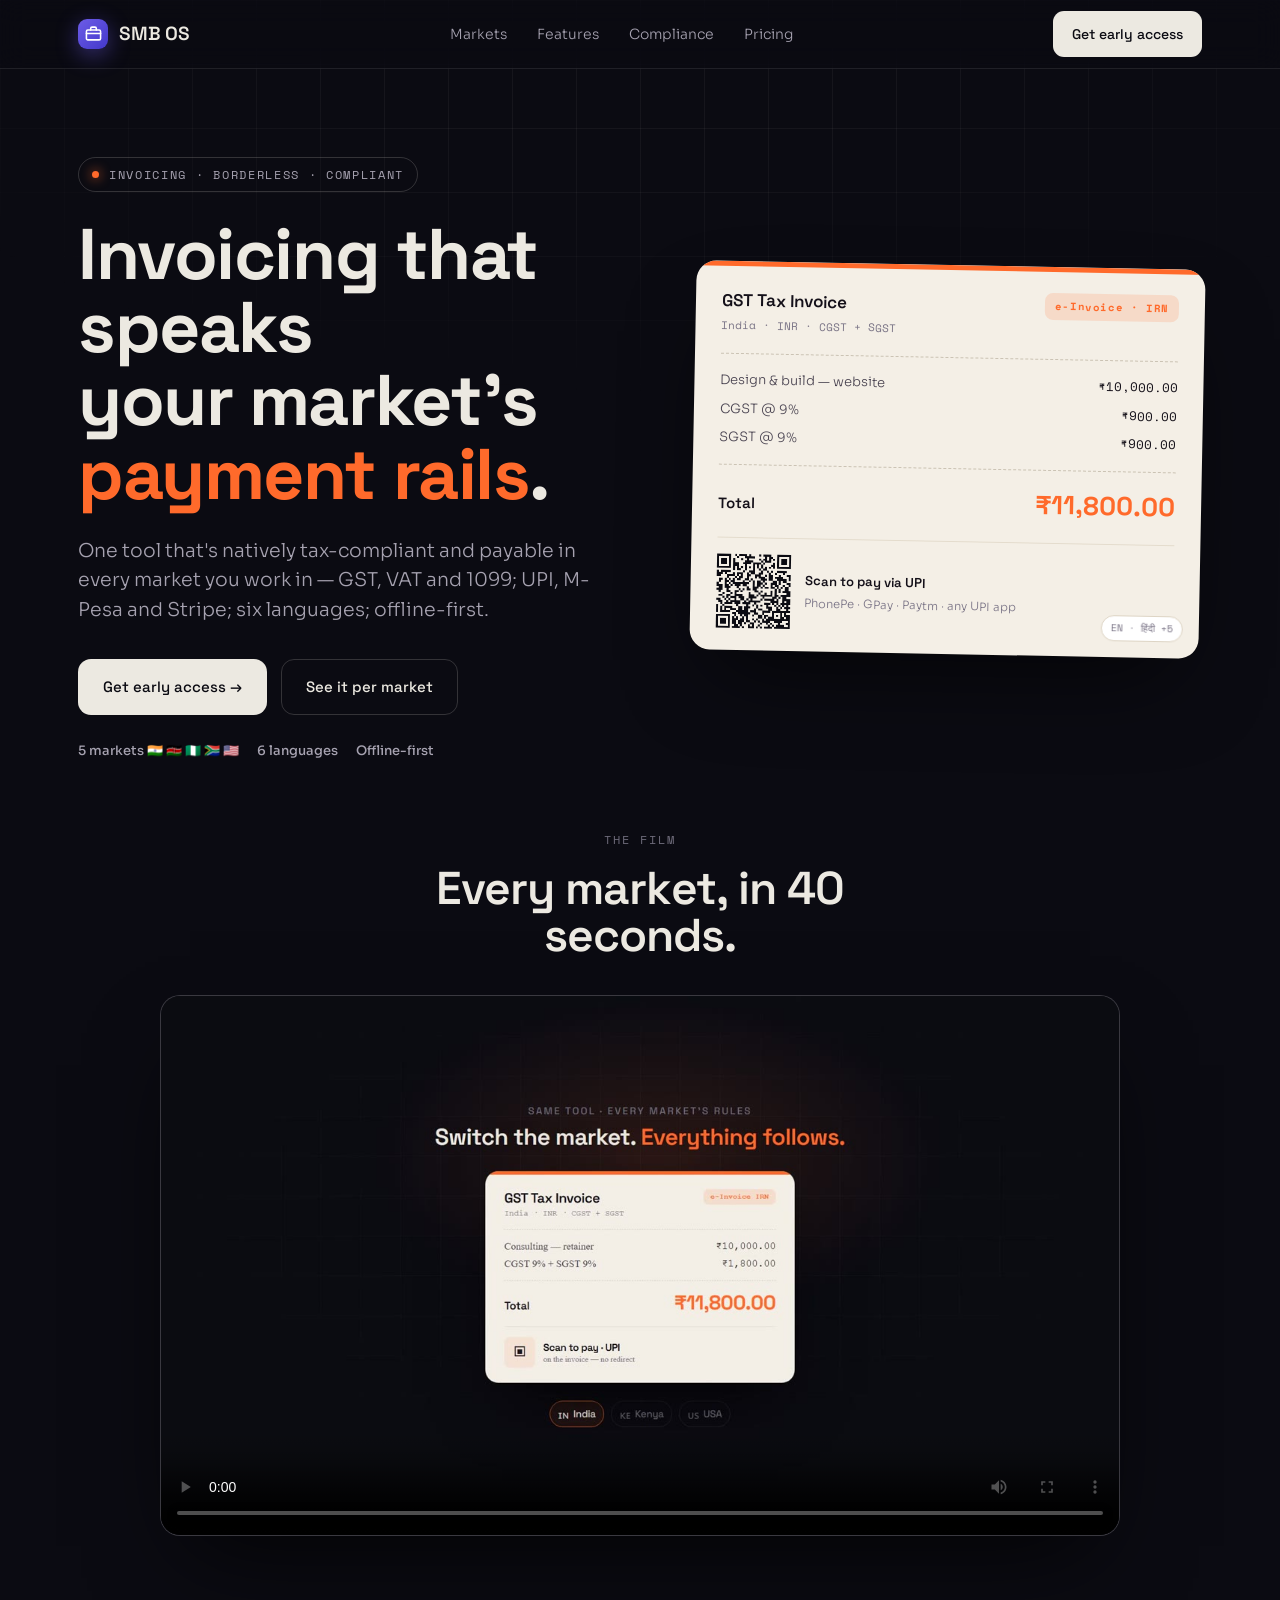
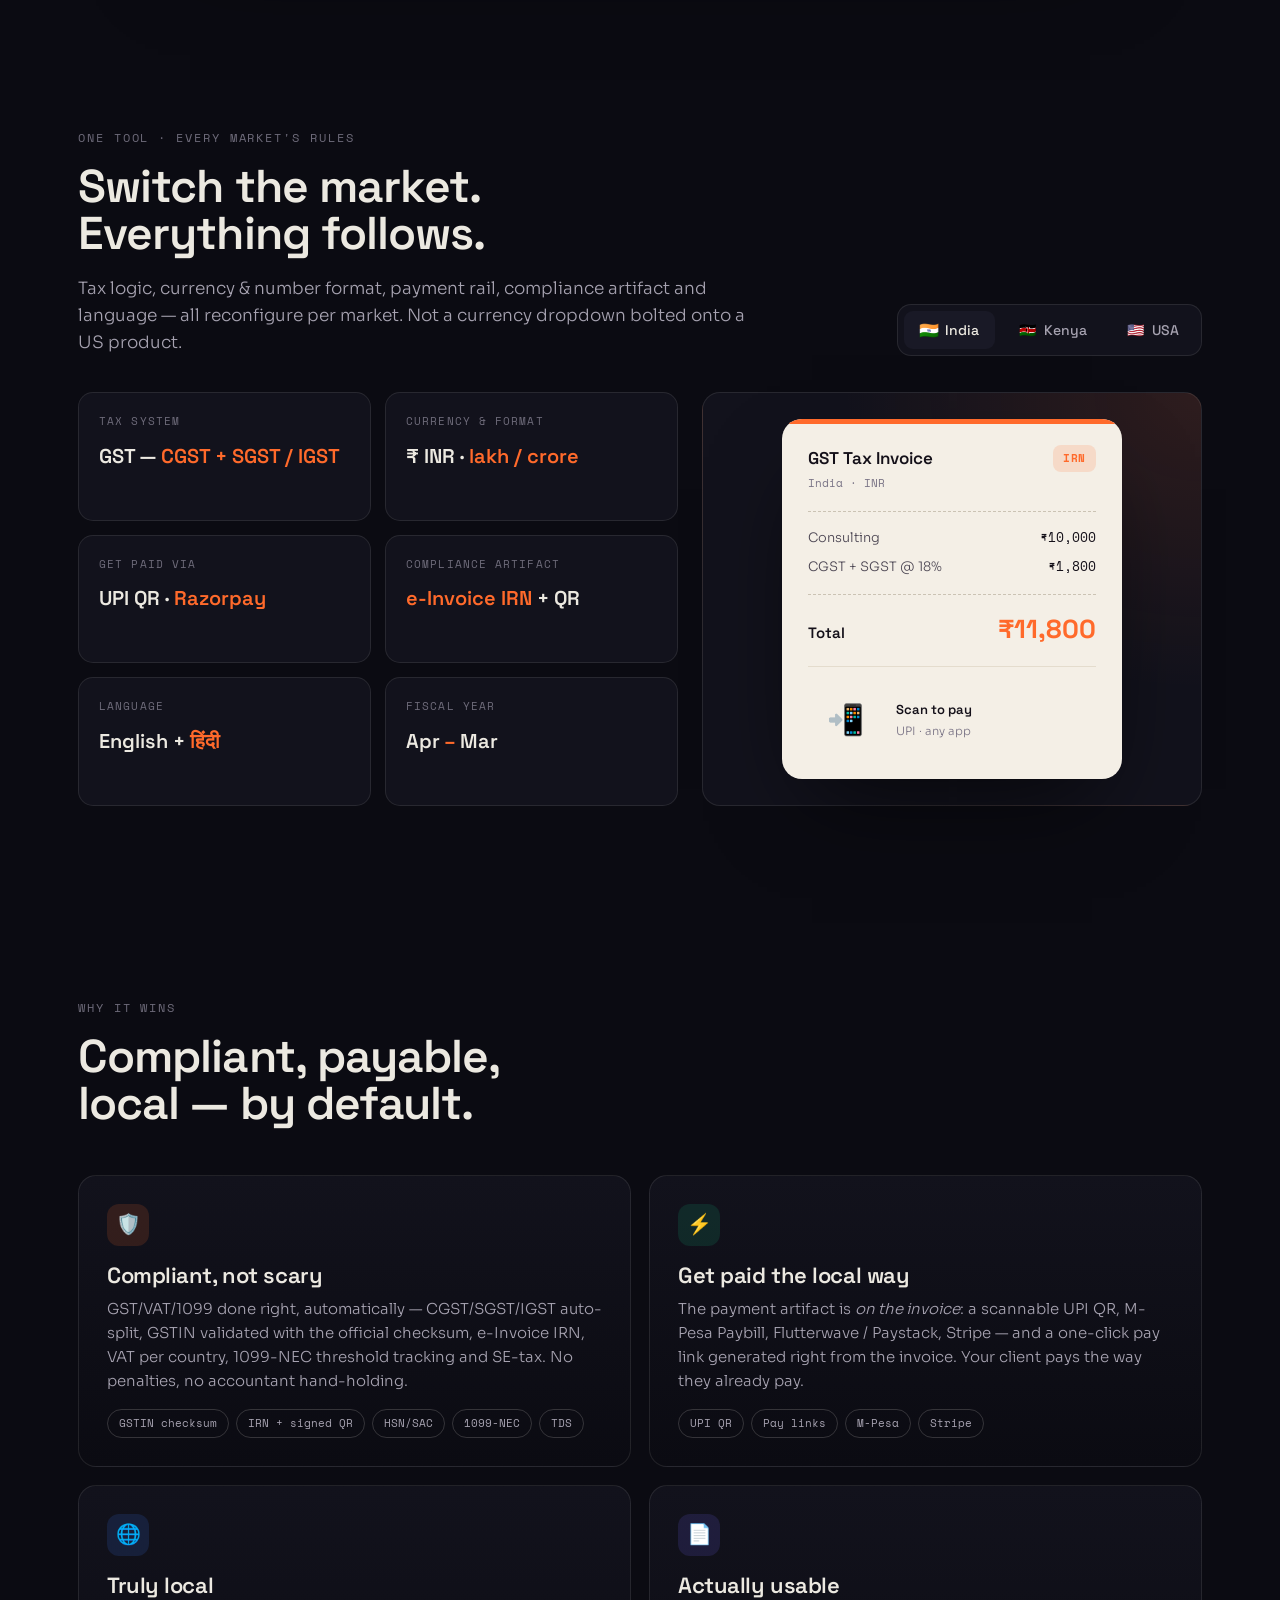
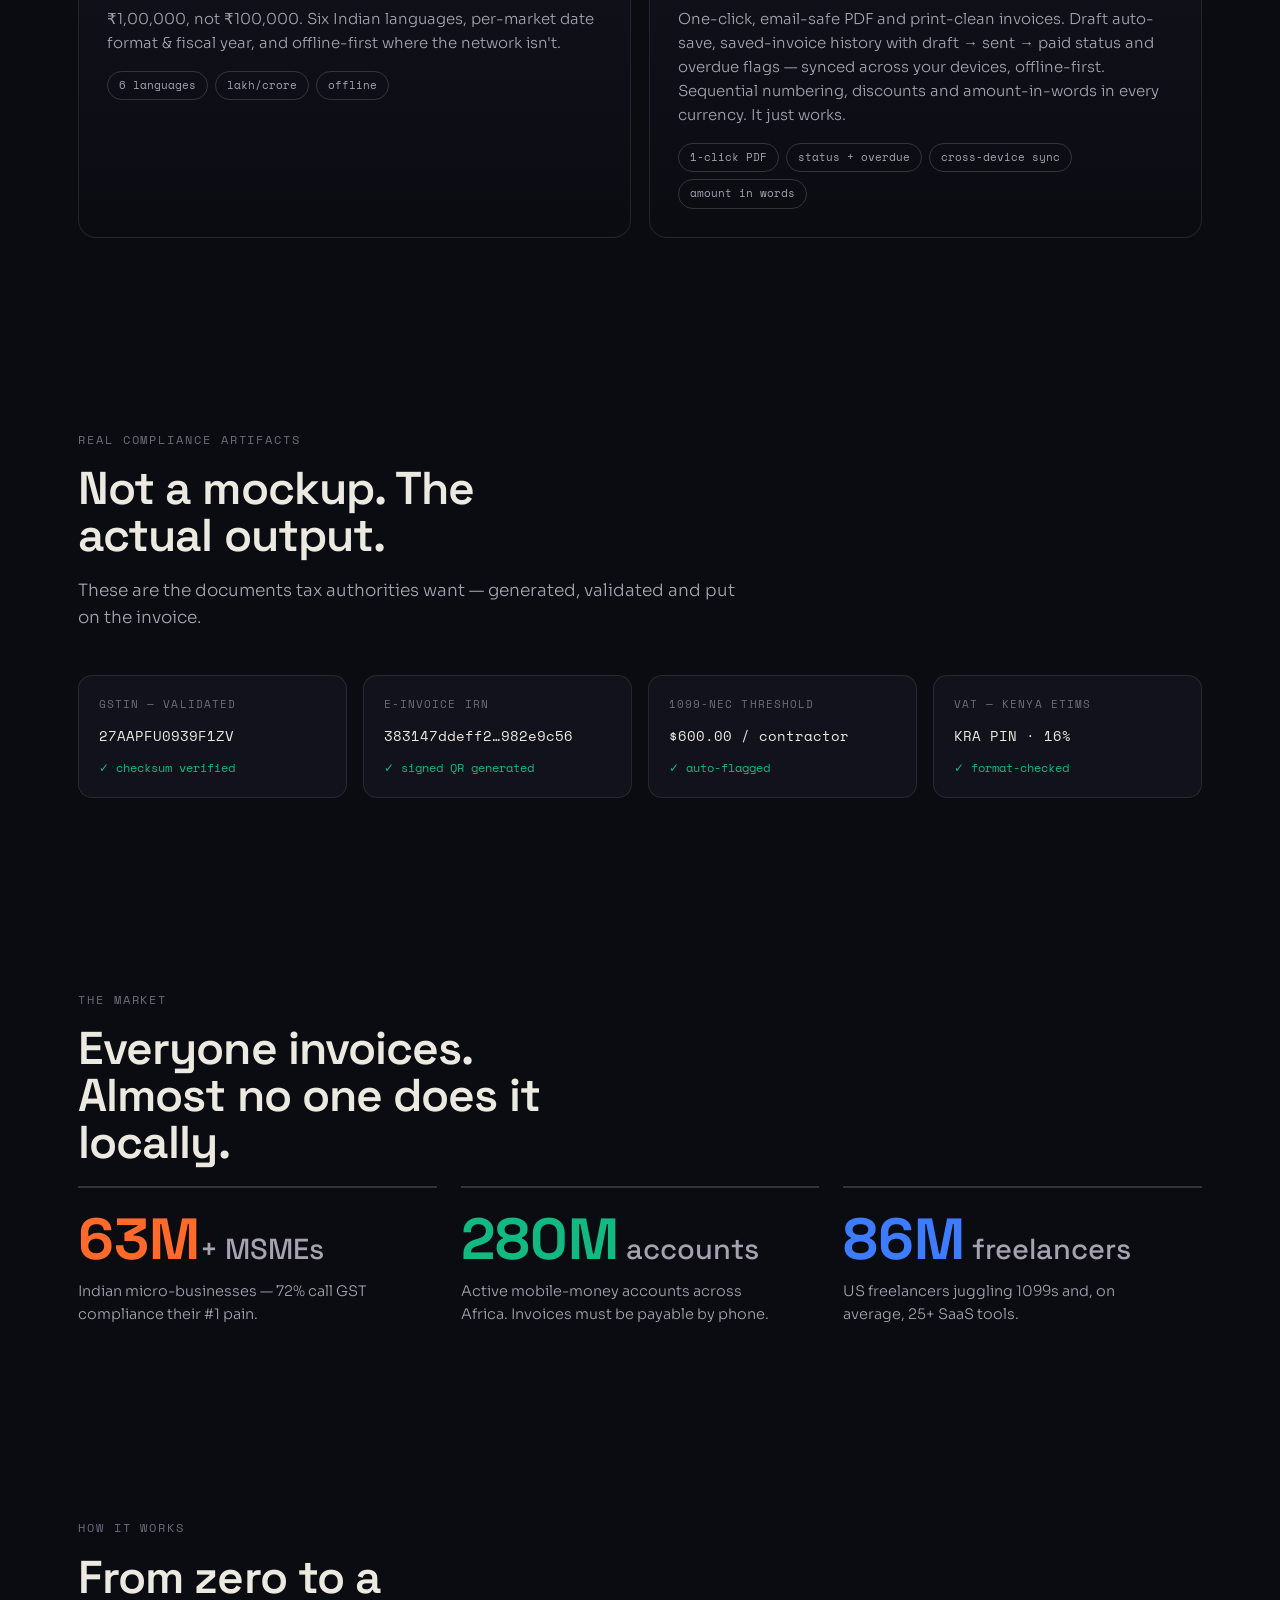
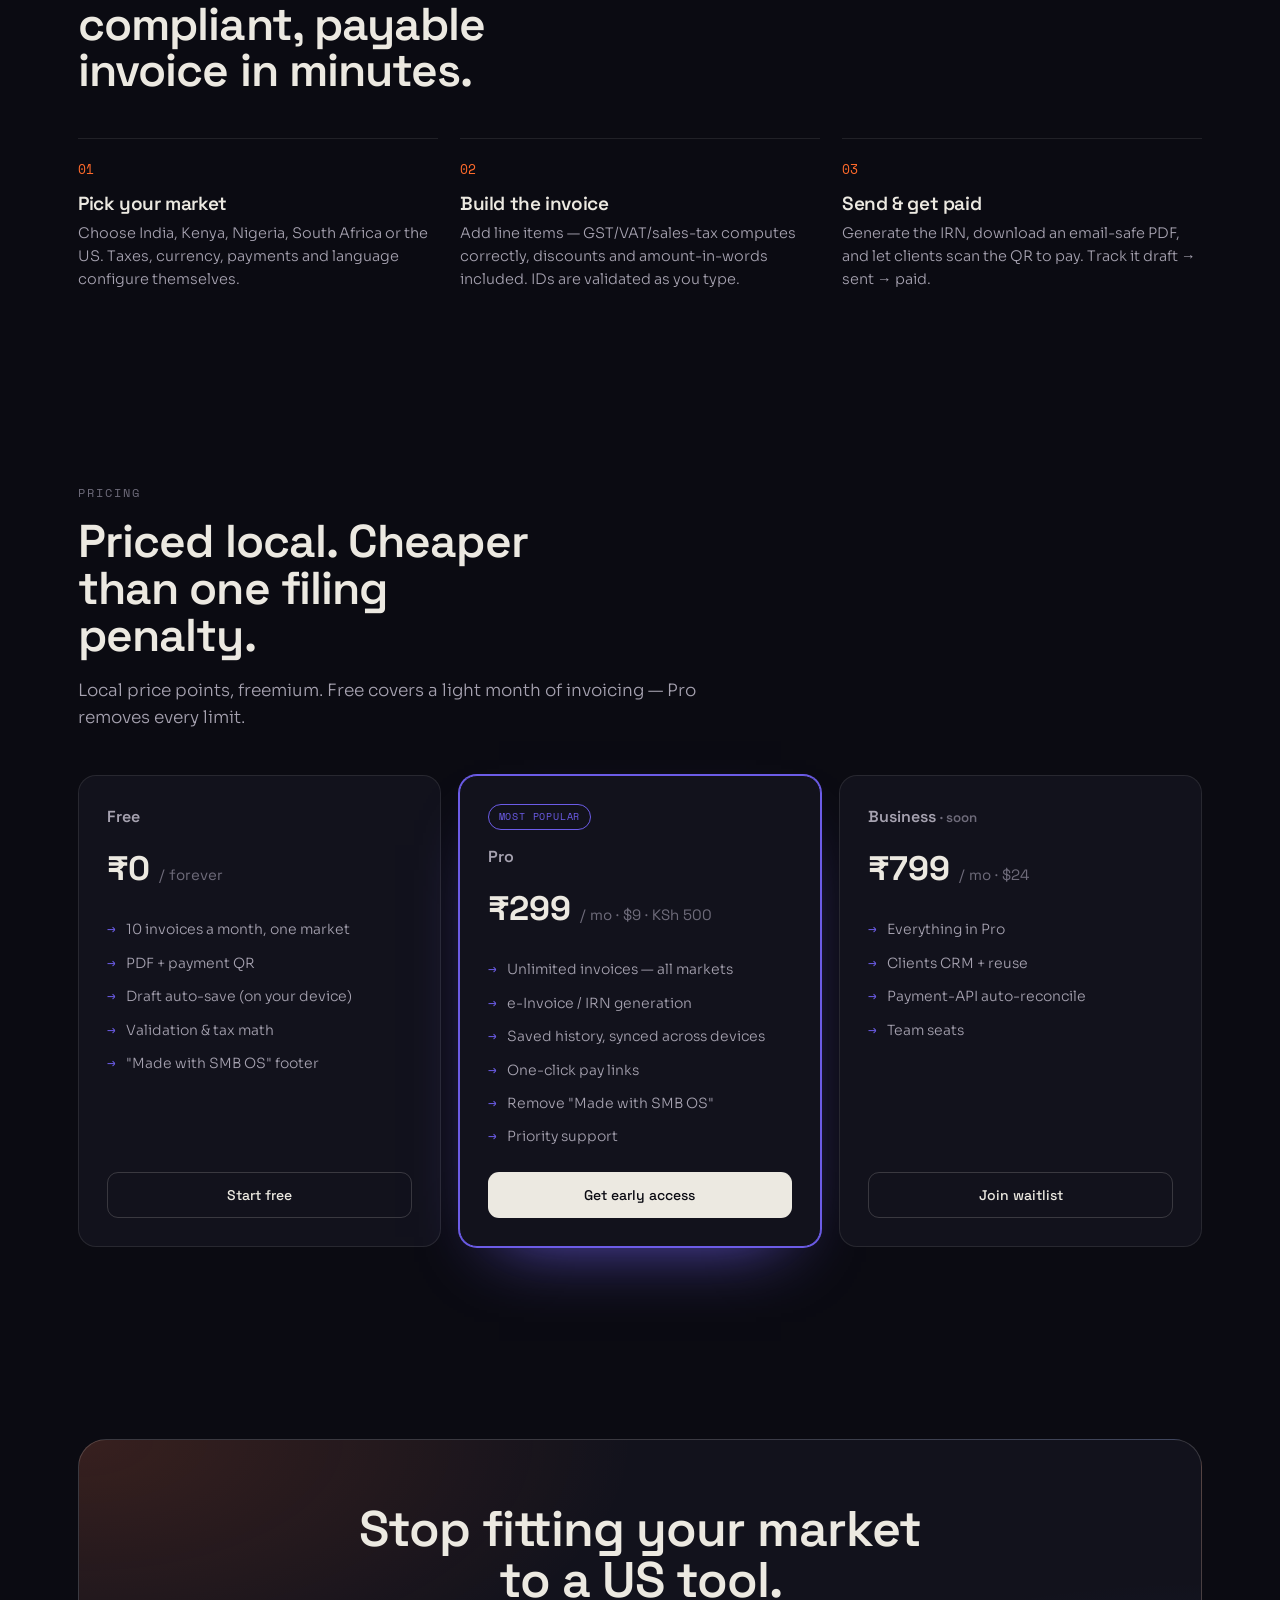
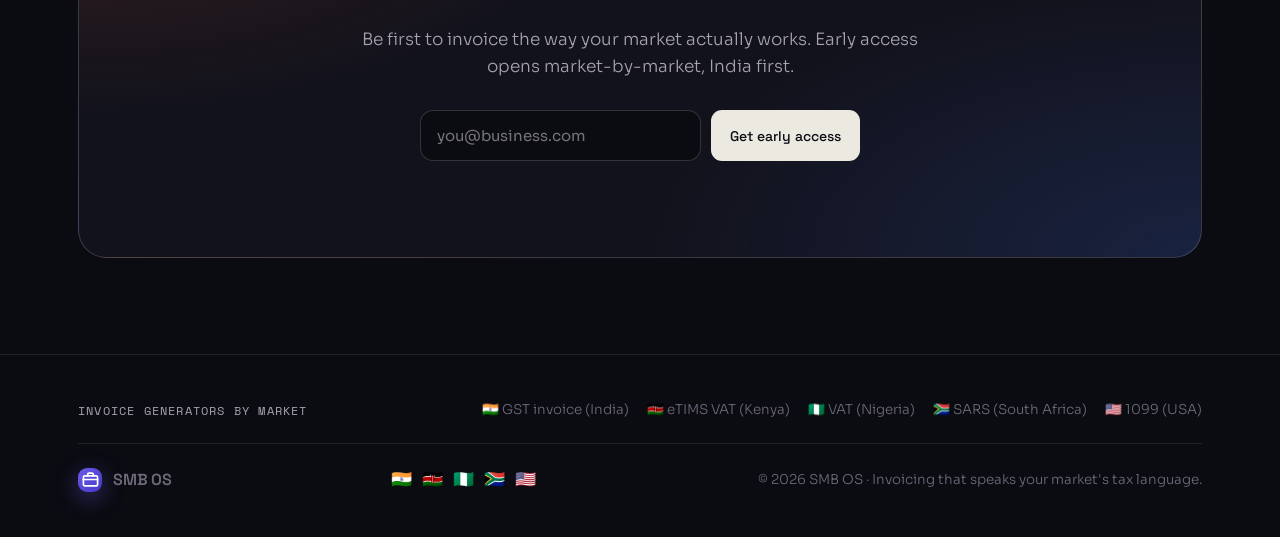
==== commit f13e805d: "Tighten free tier: 10 invoices/mo cap; Pro = unlimited + sync + pay links Co-Authored-By: Claude Fab" ====
--- a/index.html
+++ b/index.html
@@ -405,13 +405,13 @@
 <section id="pricing">
   <div class="wrap">
     <div class="rv"><div class="kicker">Pricing</div><h2 class="h2">Priced local. Cheaper than one filing penalty.</h2>
-      <p class="sec-lede">Local price points, freemium. The free tier is genuinely useful — and unlimited.</p></div>
+      <p class="sec-lede">Local price points, freemium. Free covers a light month of invoicing — Pro removes every limit.</p></div>
     <div class="prices">
       <div class="price rv"><div class="pn">Free</div><div class="pp">₹0 <small>/ forever</small></div>
-        <ul><li>Unlimited invoices, one market</li><li>PDF + payment QR</li><li>Draft auto-save</li><li>Validation & tax math</li></ul>
+        <ul><li>10 invoices a month, one market</li><li>PDF + payment QR</li><li>Draft auto-save (on your device)</li><li>Validation & tax math</li><li>"Made with SMB OS" footer</li></ul>
         <div class="pf"><a href="#get" class="btn btn-g" style="width:100%;justify-content:center">Start free</a></div></div>
       <div class="price feat rv"><span class="badge">Most popular</span><div class="pn">Pro</div><div class="pp">₹299 <small>/ mo · $9 · KSh 500</small></div>
-        <ul><li>All markets, switch freely</li><li>e-Invoice / IRN generation</li><li>Saved history + status & overdue</li><li>Remove "Made with SMB OS"</li><li>Priority support</li></ul>
+        <ul><li>Unlimited invoices — all markets</li><li>e-Invoice / IRN generation</li><li>Saved history, synced across devices</li><li>One-click pay links</li><li>Remove "Made with SMB OS"</li><li>Priority support</li></ul>
         <div class="pf"><a href="#get" class="btn btn-p" style="width:100%;justify-content:center">Get early access</a></div></div>
       <div class="price rv"><div class="pn">Business <small style="color:var(--fg-faint)">· soon</small></div><div class="pp">₹799 <small>/ mo · $24</small></div>
         <ul><li>Everything in Pro</li><li>Clients CRM + reuse</li><li>Payment-API auto-reconcile</li><li>Team seats</li></ul>
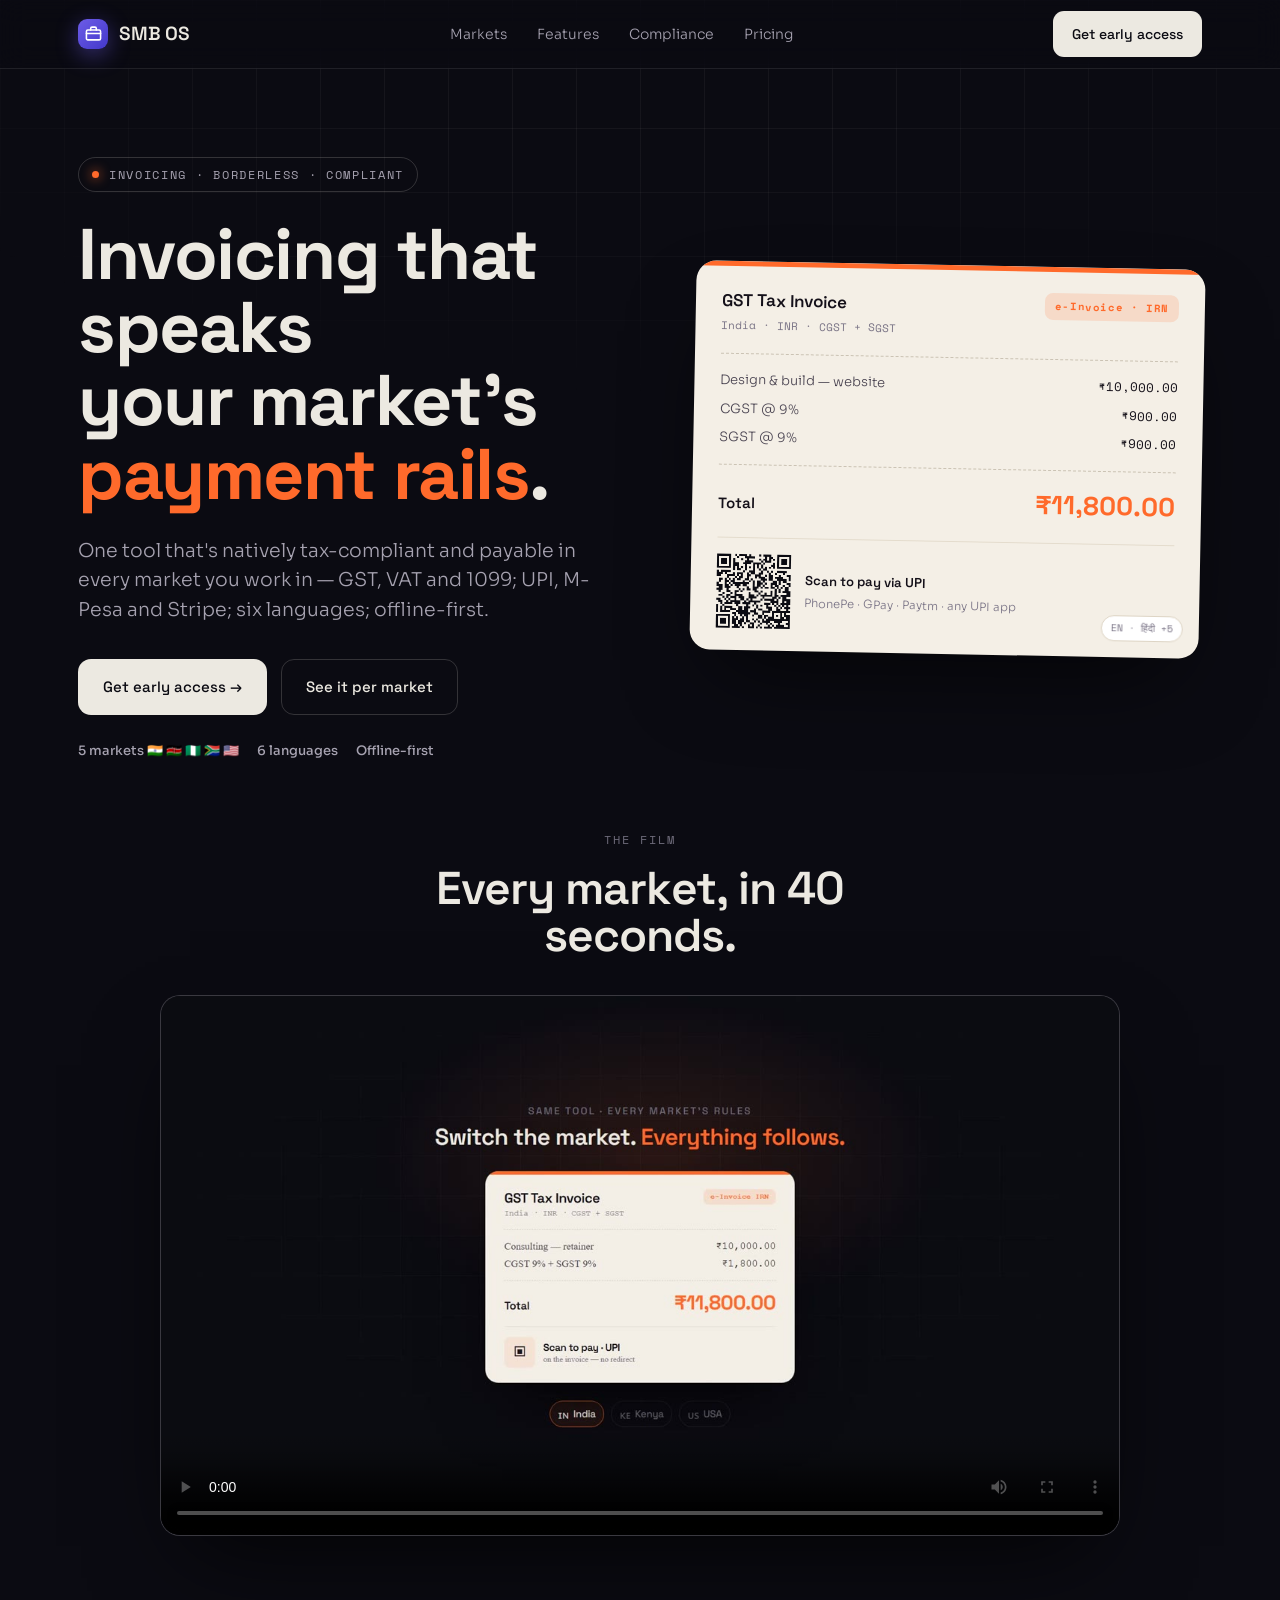
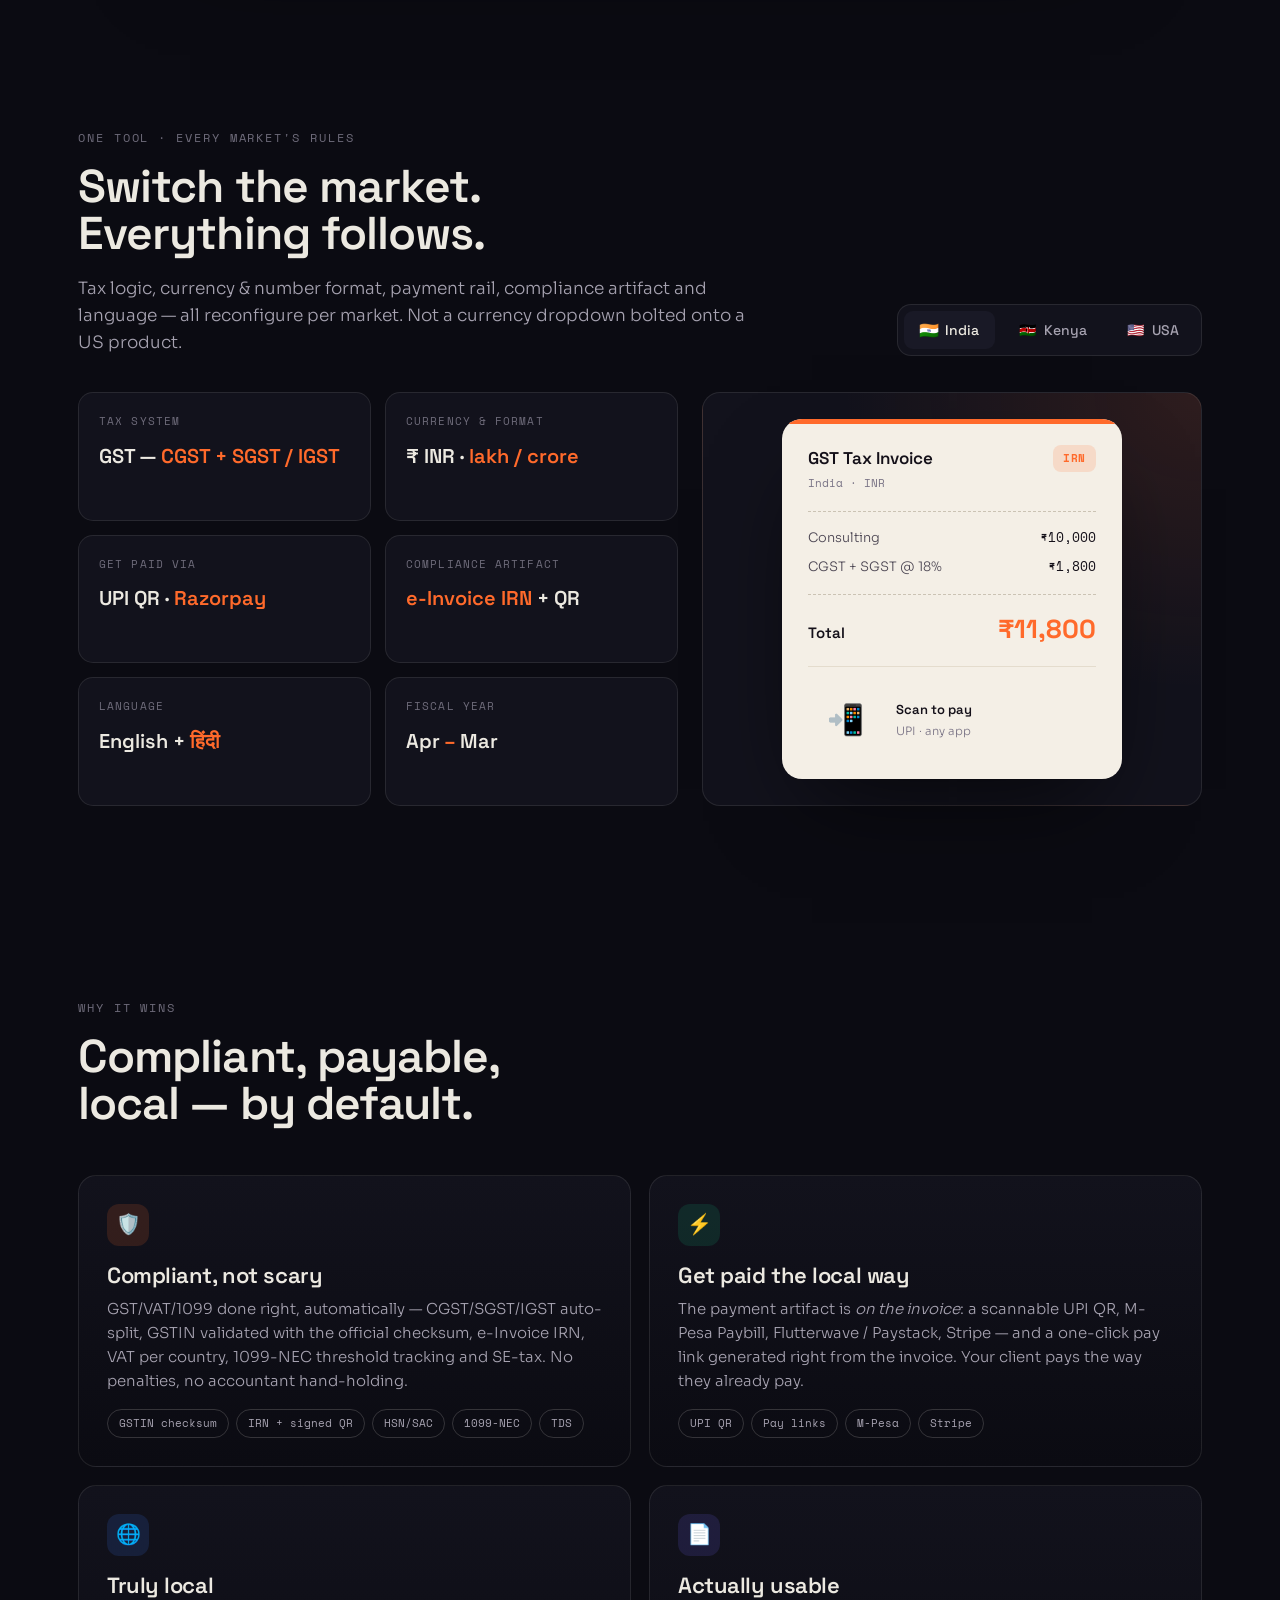
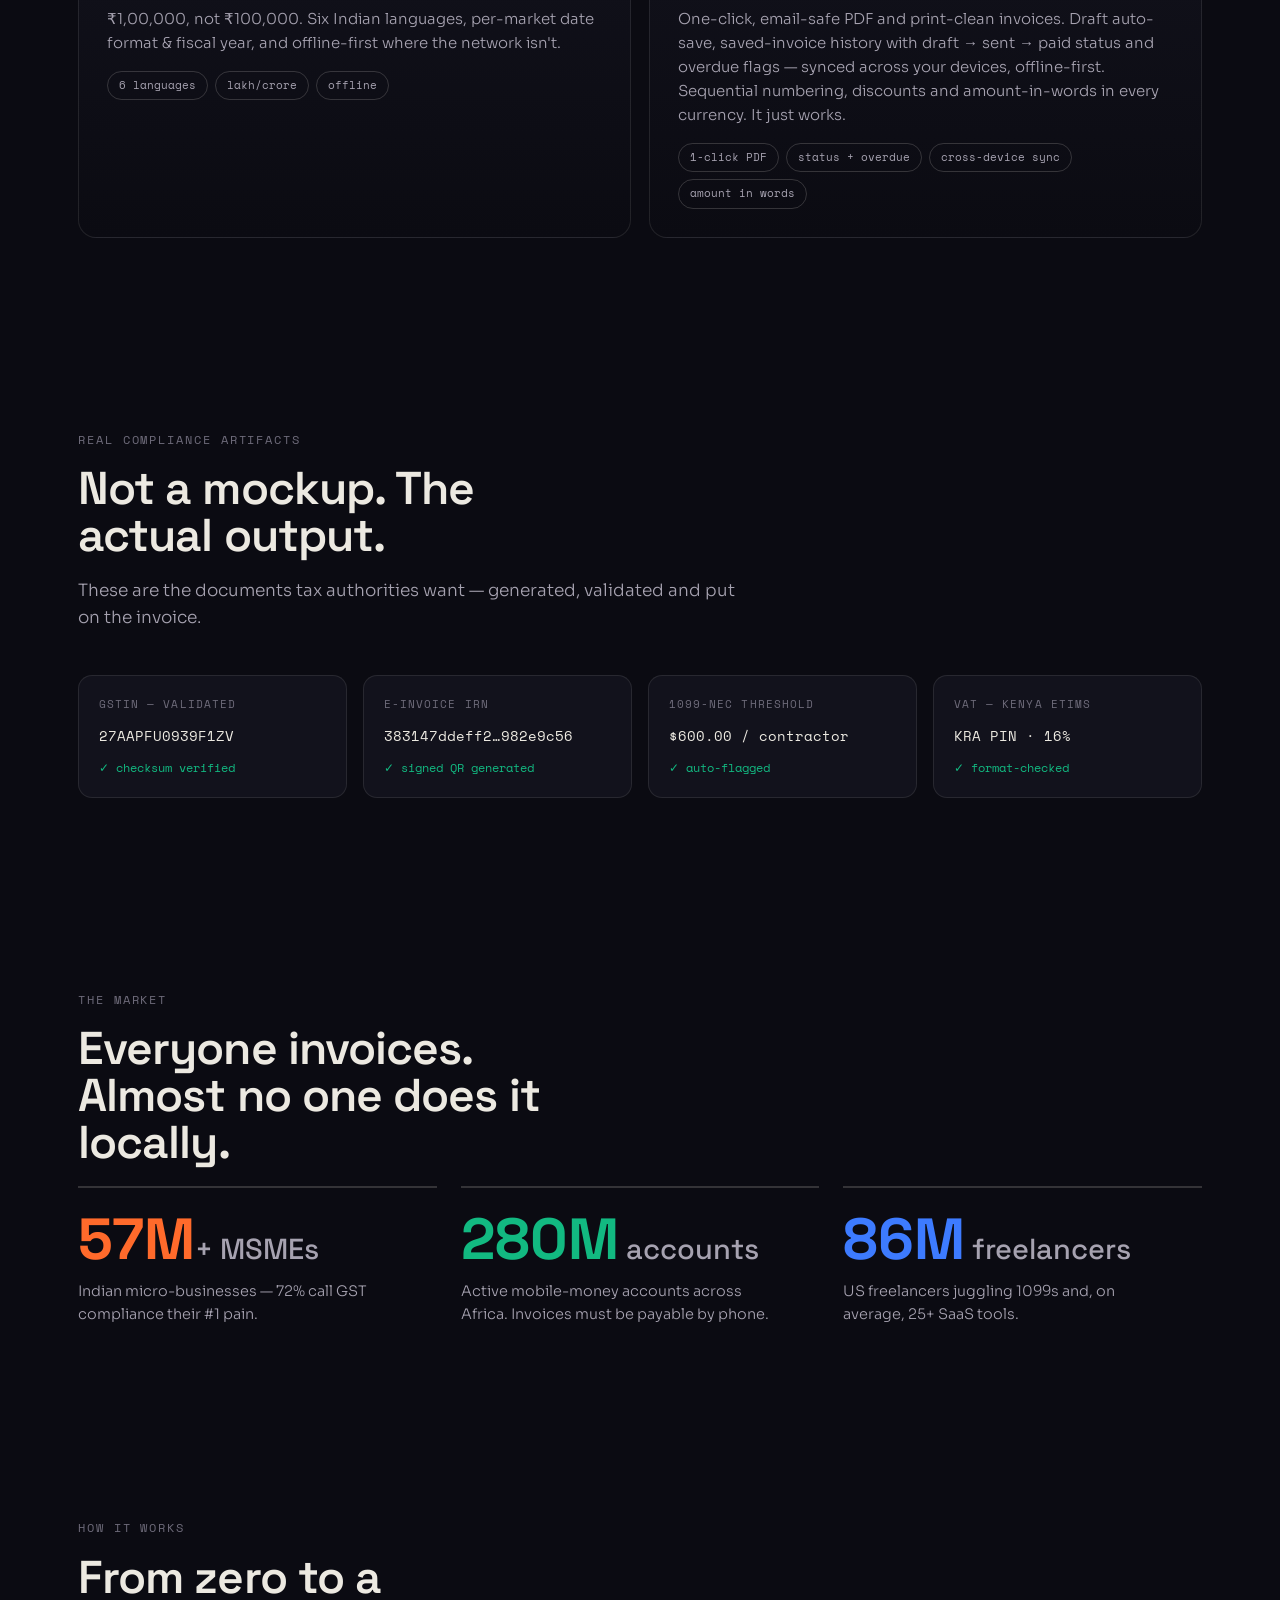
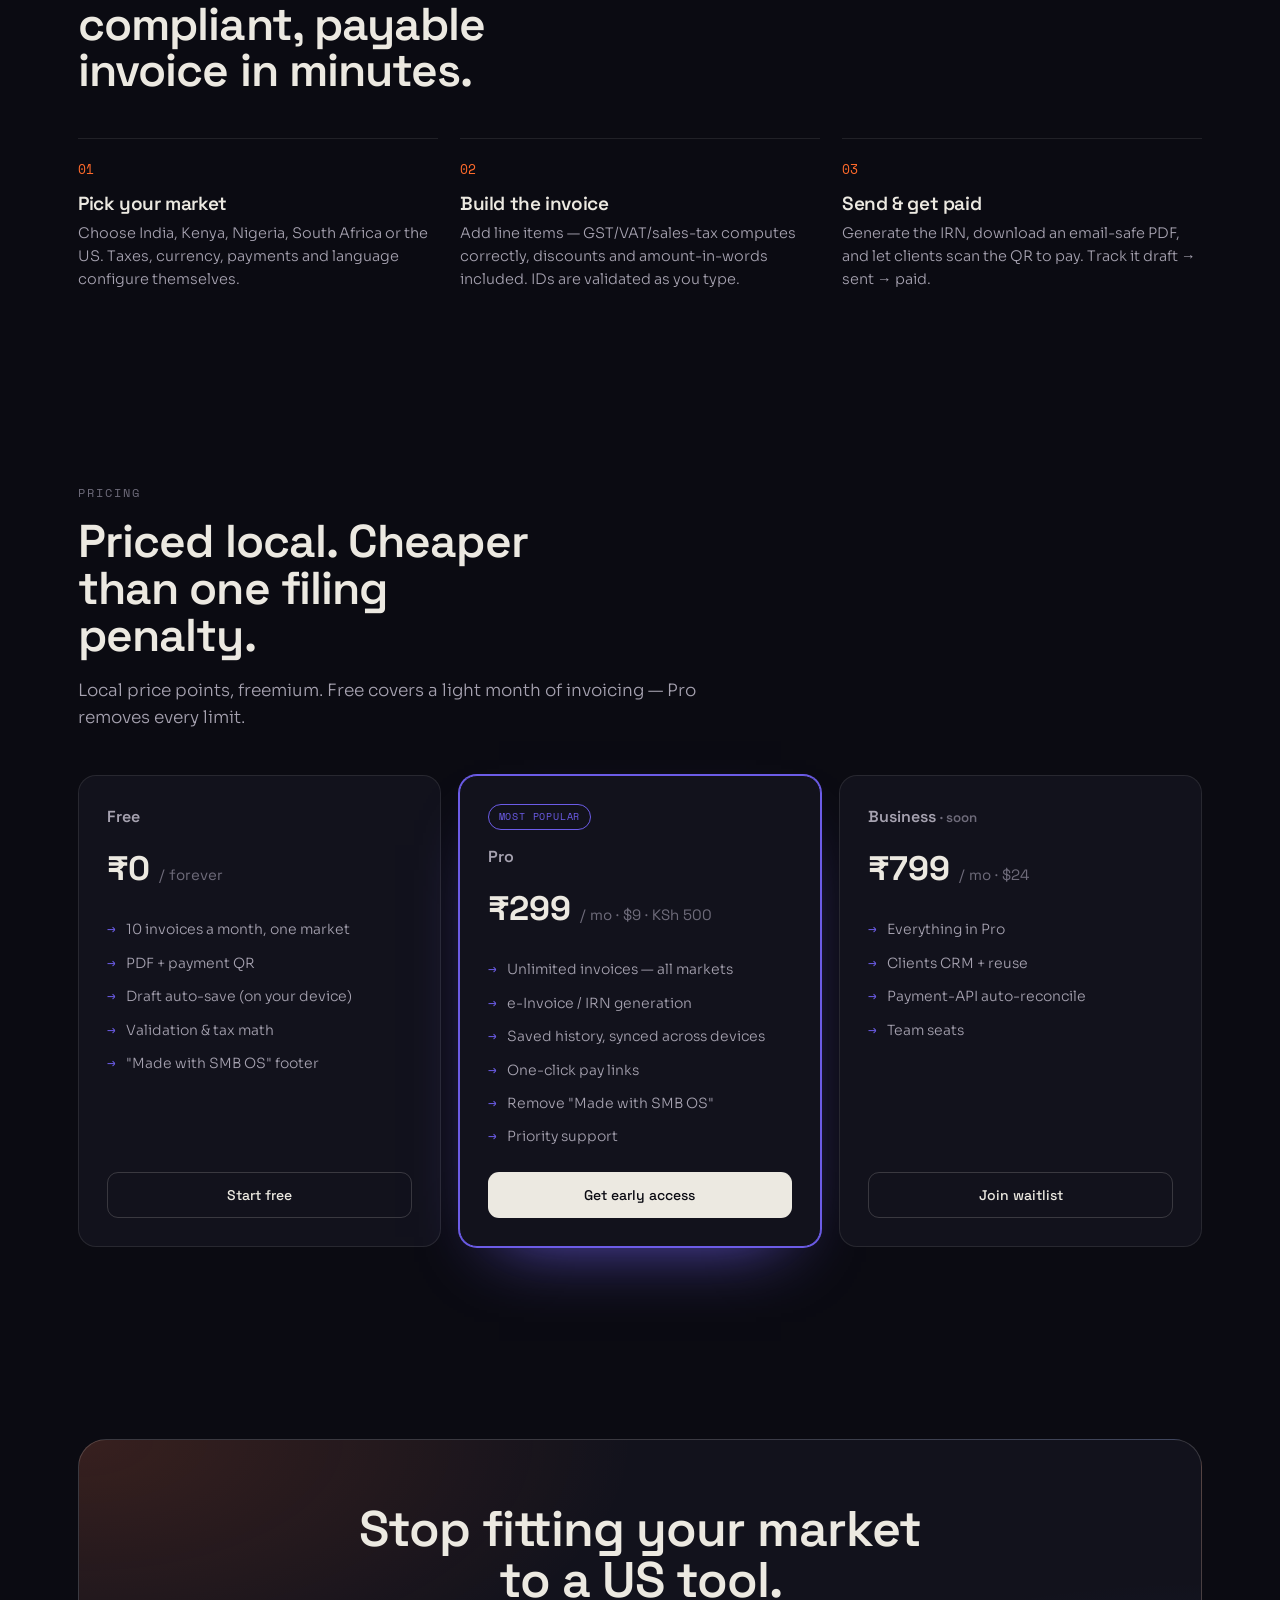
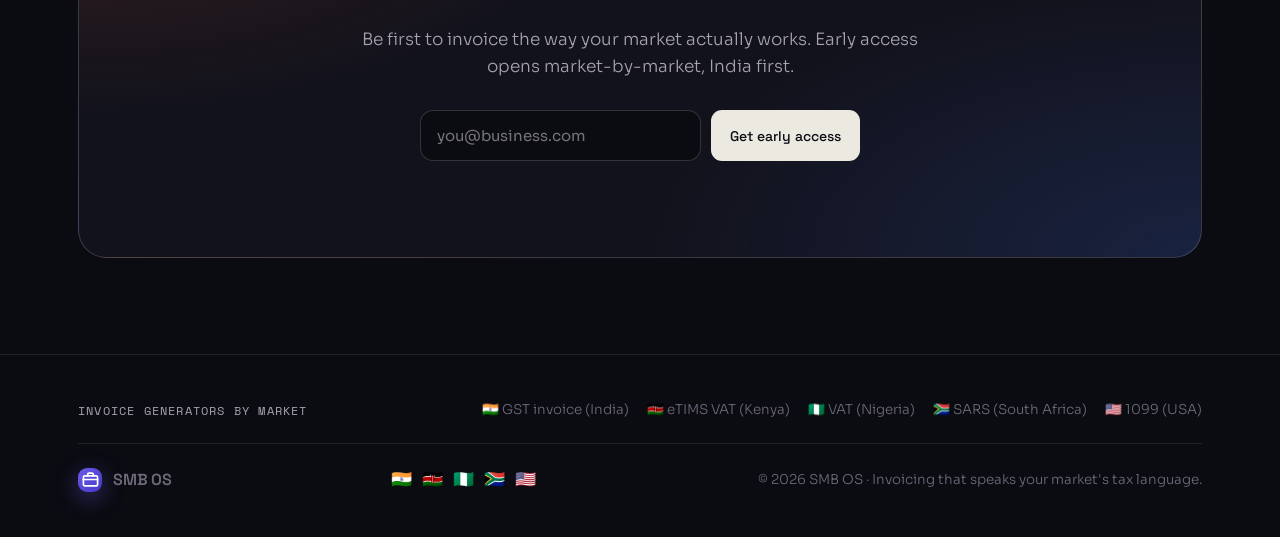
==== commit 024f5c77: "Waitlist interim capture: mailto fallback until Formspree ID lands Co-Authored-By: Claude Fable 5 <n" ====
--- a/index.html
+++ b/index.html
@@ -487,8 +487,9 @@
 
   // ---- waitlist ----
   // Paste your form endpoint below (Formspree / Getform / Tally). Until you do,
-  // the form works in "demo mode" (shows success without sending anywhere).
+  // the form captures via a prefilled email to WAITLIST_EMAIL (no backend needed).
   const FORM_ENDPOINT = 'https://formspree.io/f/YOUR_FORM_ID'; // ← replace YOUR_FORM_ID
+  const WAITLIST_EMAIL = 'kaustubh.trt+smbos@gmail.com';
   async function joinWaitlist(e){
     e.preventDefault();
     const input=document.getElementById('wlEmail'), ok=document.getElementById('wlOk');
@@ -498,10 +499,16 @@
       if(!FORM_ENDPOINT.includes('YOUR_FORM_ID')){
         const res=await fetch(FORM_ENDPOINT,{method:'POST',headers:{'Accept':'application/json','Content-Type':'application/json'},body:JSON.stringify({email:email,source:'smb-os-landing'})});
         if(!res.ok) throw new Error('bad status');
+        ok.textContent='✓ You’re on the list — '+email+'. We’ll reach out as your market opens.';
+      }else{
+        // interim capture: open a one-tap prefilled email
+        window.location.href='mailto:'+WAITLIST_EMAIL
+          +'?subject='+encodeURIComponent('SMB OS early access')
+          +'&body='+encodeURIComponent('Add me to the waitlist: '+email);
+        ok.textContent='✓ Almost done — your email app opened with a one-tap message. Hit send and you’re on the list.';
       }
-      ok.textContent='✓ You’re on the list — '+email+'. We’ll reach out as your market opens.';
       input.value='';
-    }catch(err){ ok.textContent='Hmm, that didn’t send. Email us at hello@smbos.app and we’ll add you.'; }
+    }catch(err){ ok.textContent='Hmm, that didn’t send. Email '+WAITLIST_EMAIL+' and we’ll add you.'; }
     return false;
   }
 </script>
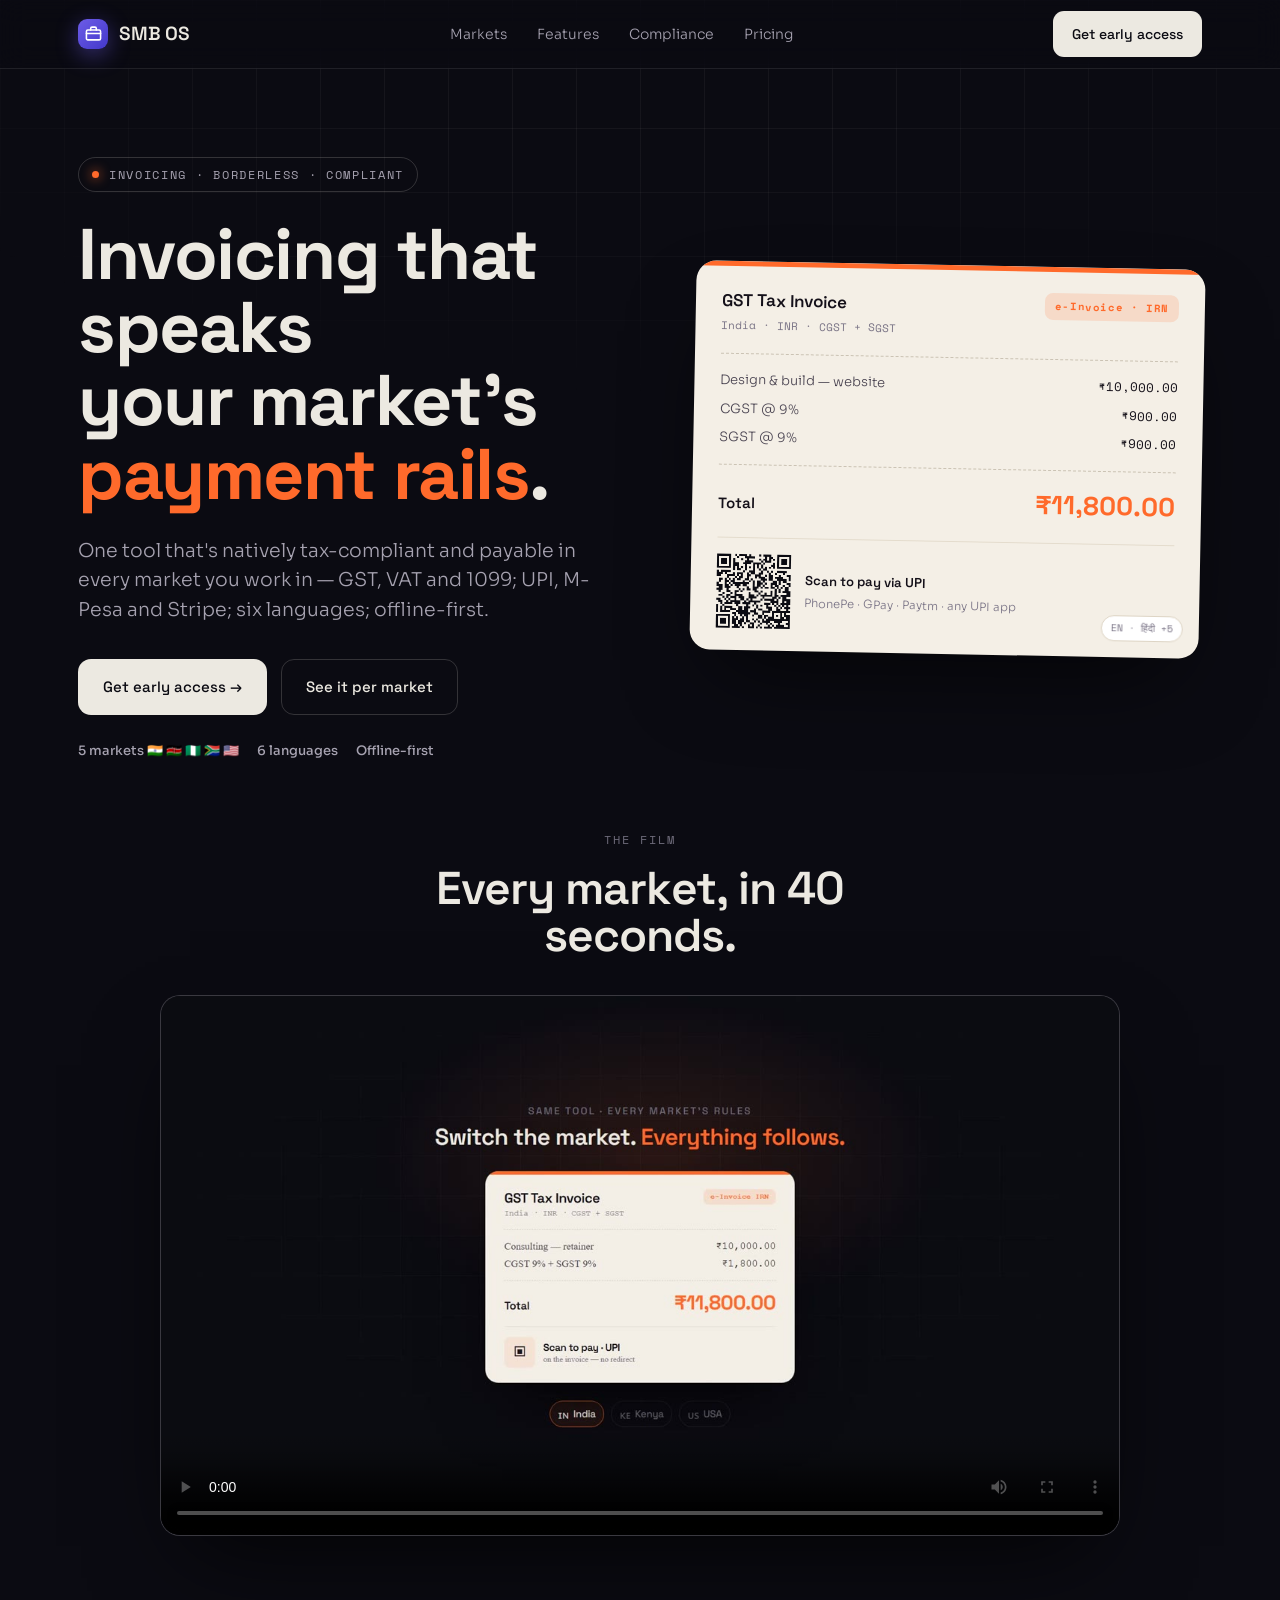
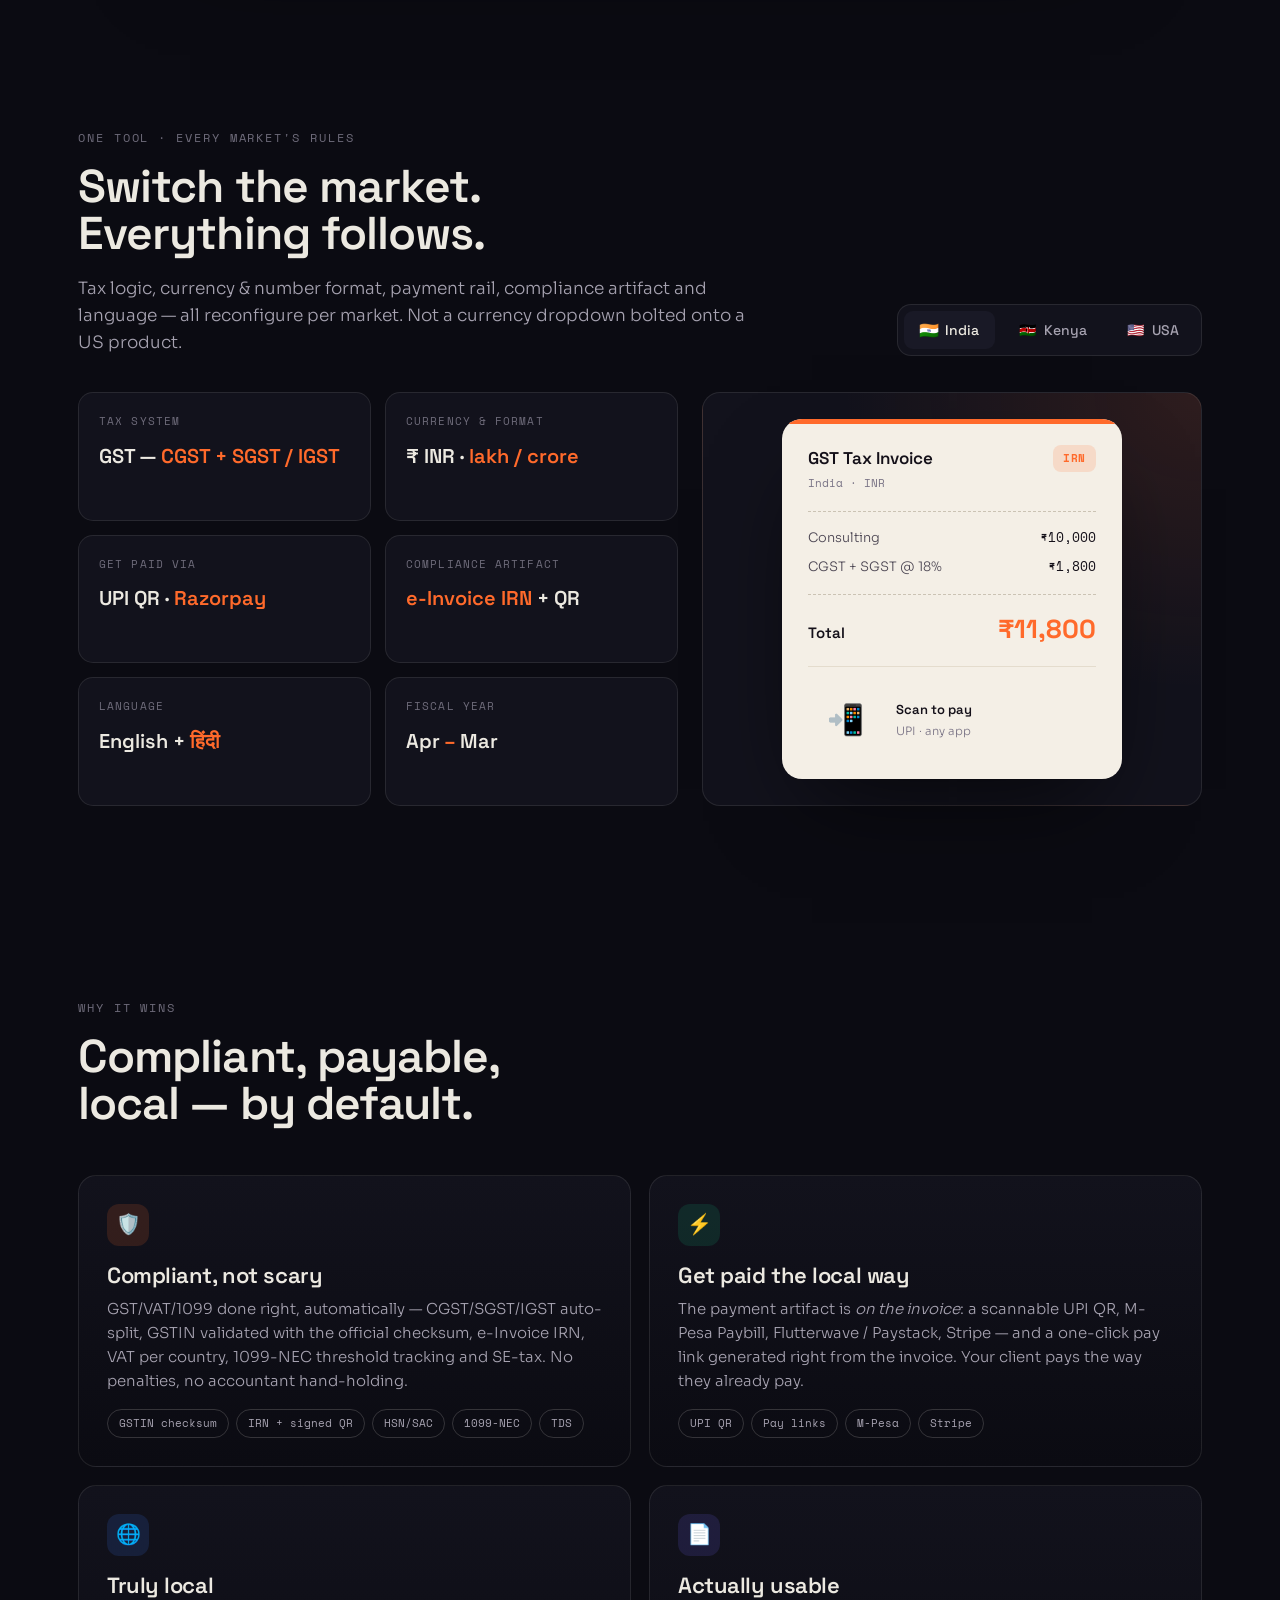
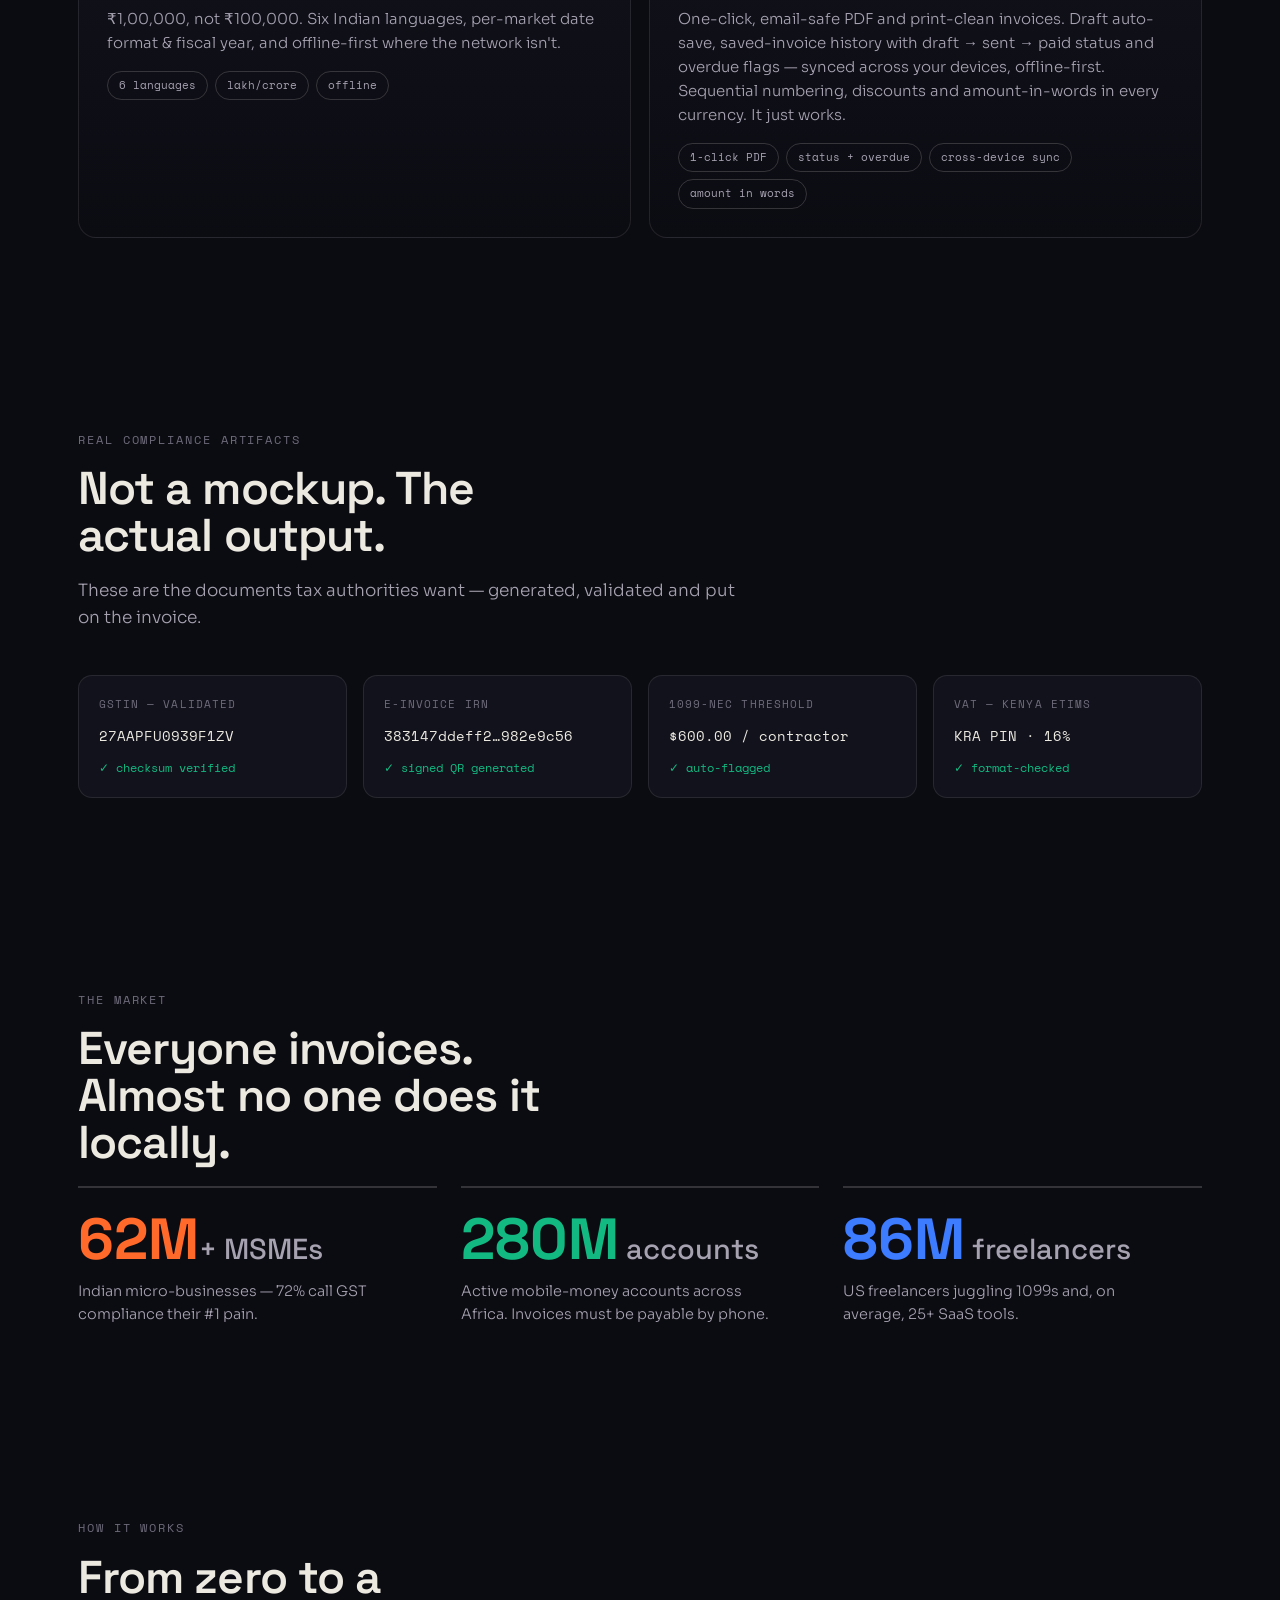
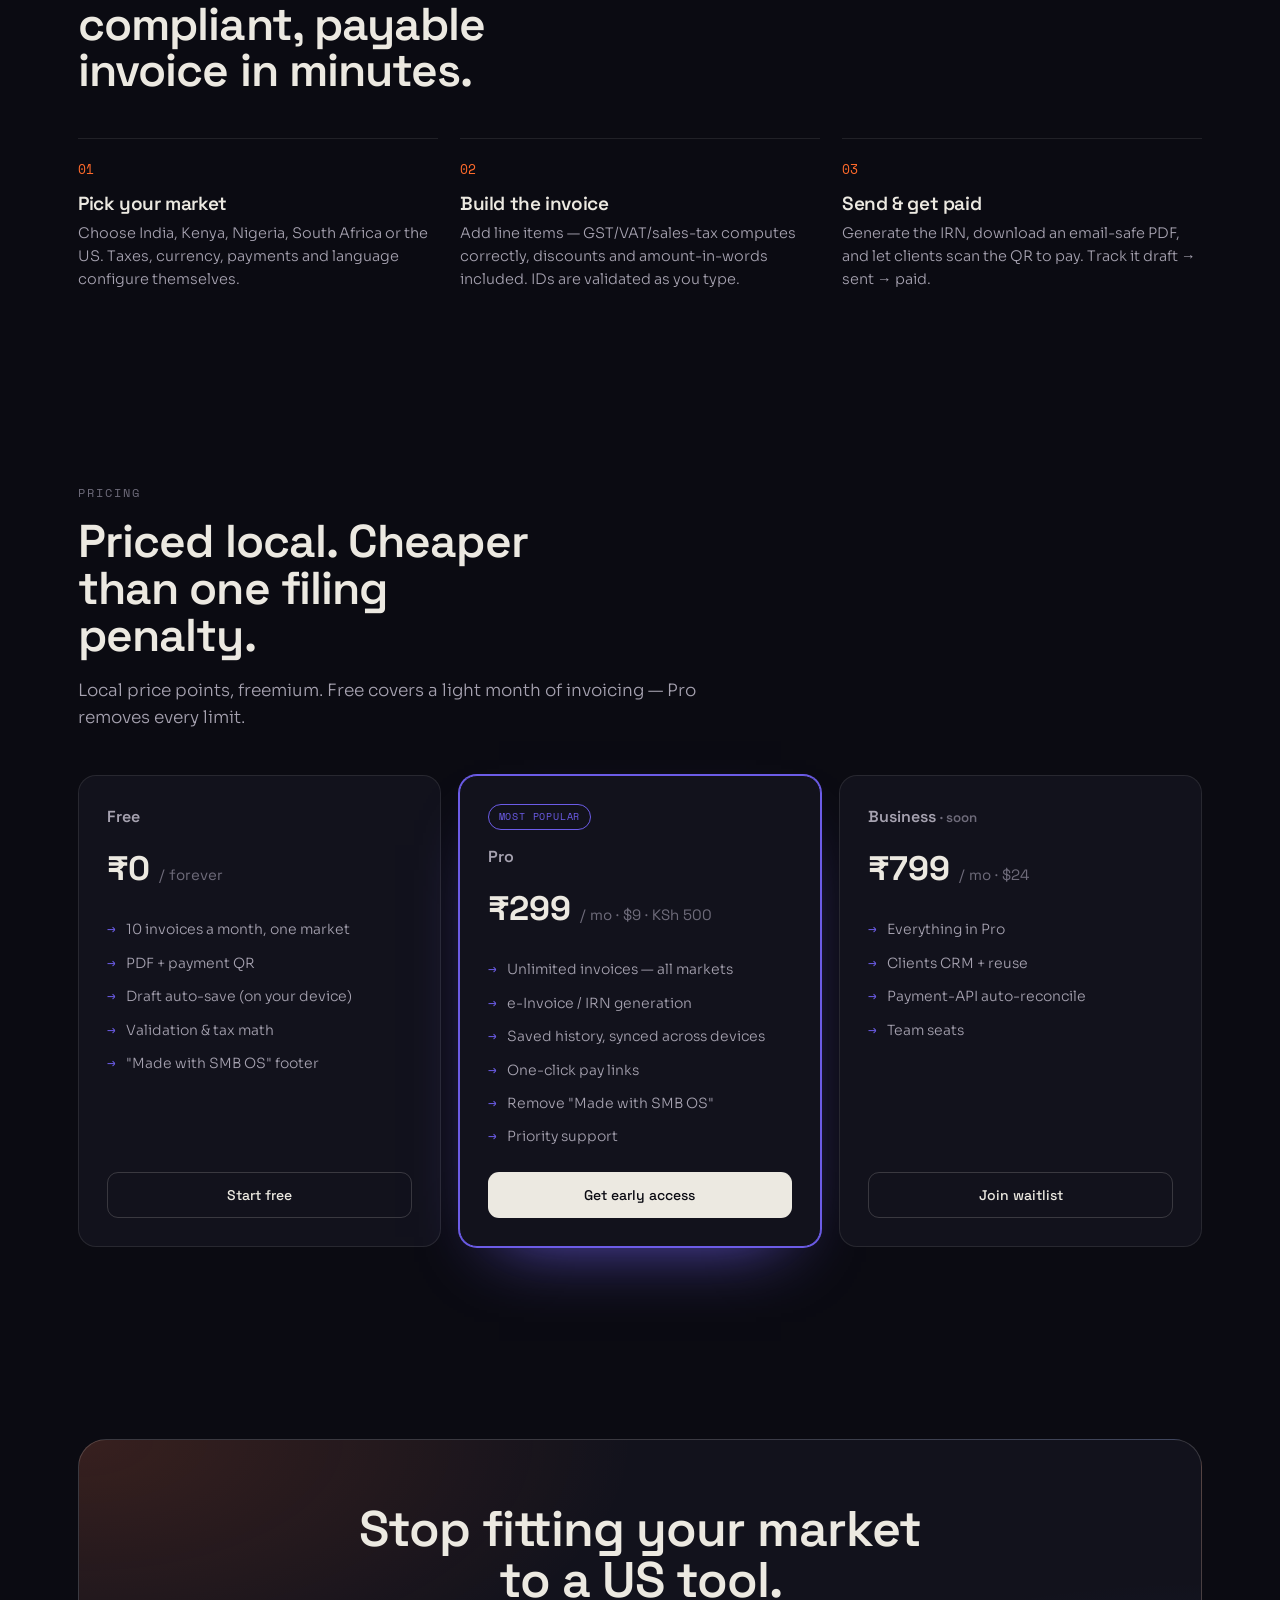
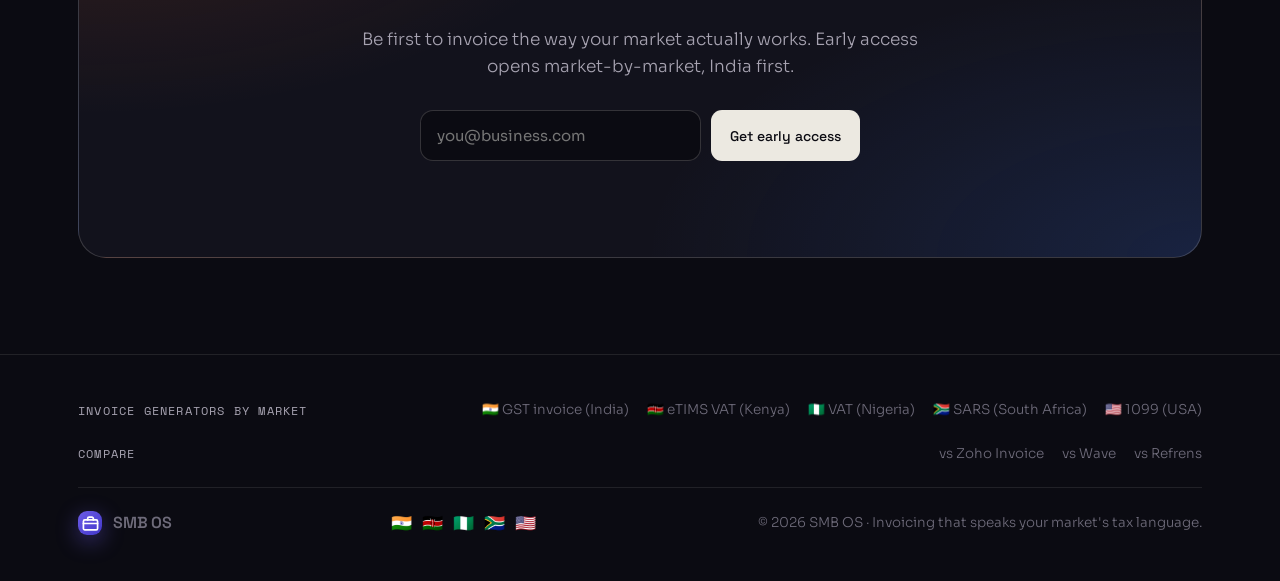
==== commit 992b040c: "Add honest comparison pages (vs Zoho Invoice / Wave / Refrens) + footer links + sitemap Co-Authored-" ====
--- a/index.html
+++ b/index.html
@@ -444,6 +444,14 @@
       <a href="markets/usa.html" style="color:var(--fg-faint)">🇺🇸 1099 (USA)</a>
     </div>
   </div>
+  <div class="foot" style="margin-bottom:22px">
+    <span style="color:var(--fg-dim);font-family:var(--mono);font-size:12px;letter-spacing:.1em;text-transform:uppercase">Compare</span>
+    <div style="display:flex;gap:18px;flex-wrap:wrap">
+      <a href="compare/vs-zoho-invoice.html" style="color:var(--fg-faint)">vs Zoho Invoice</a>
+      <a href="compare/vs-wave.html" style="color:var(--fg-faint)">vs Wave</a>
+      <a href="compare/vs-refrens.html" style="color:var(--fg-faint)">vs Refrens</a>
+    </div>
+  </div>
   <div class="foot" style="border-top:1px solid var(--line);padding-top:22px">
     <div class="brand" style="font-size:16px"><span class="mark" style="width:24px;height:24px"><svg viewBox="0 0 24 24" fill="none" stroke="#fff" stroke-width="2.4" stroke-linecap="round" stroke-linejoin="round"><rect x="2" y="7" width="20" height="14" rx="2"/><path d="M16 7V5a2 2 0 0 0-2-2h-4a2 2 0 0 0-2 2v2"/><path d="M2 12h20"/></svg></span> SMB OS</div>
     <div class="flags">🇮🇳 🇰🇪 🇳🇬 🇿🇦 🇺🇸</div>
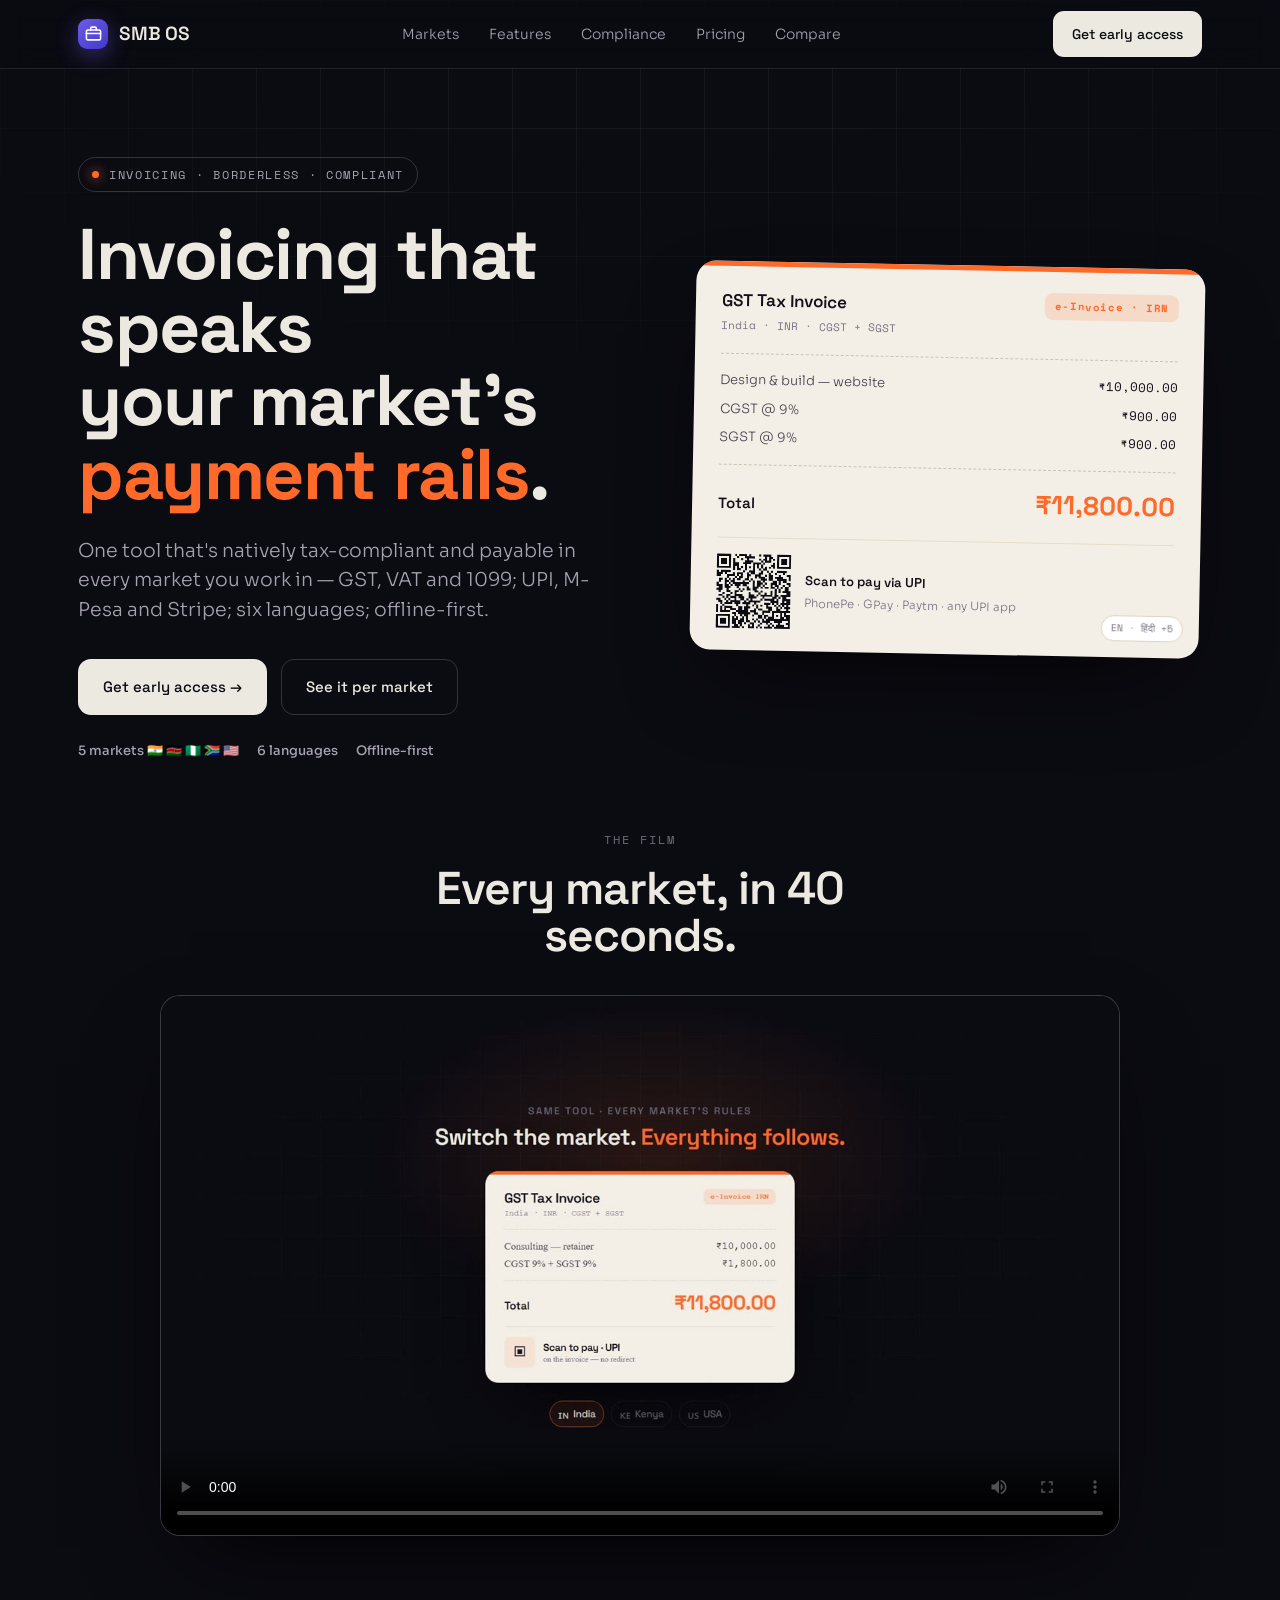
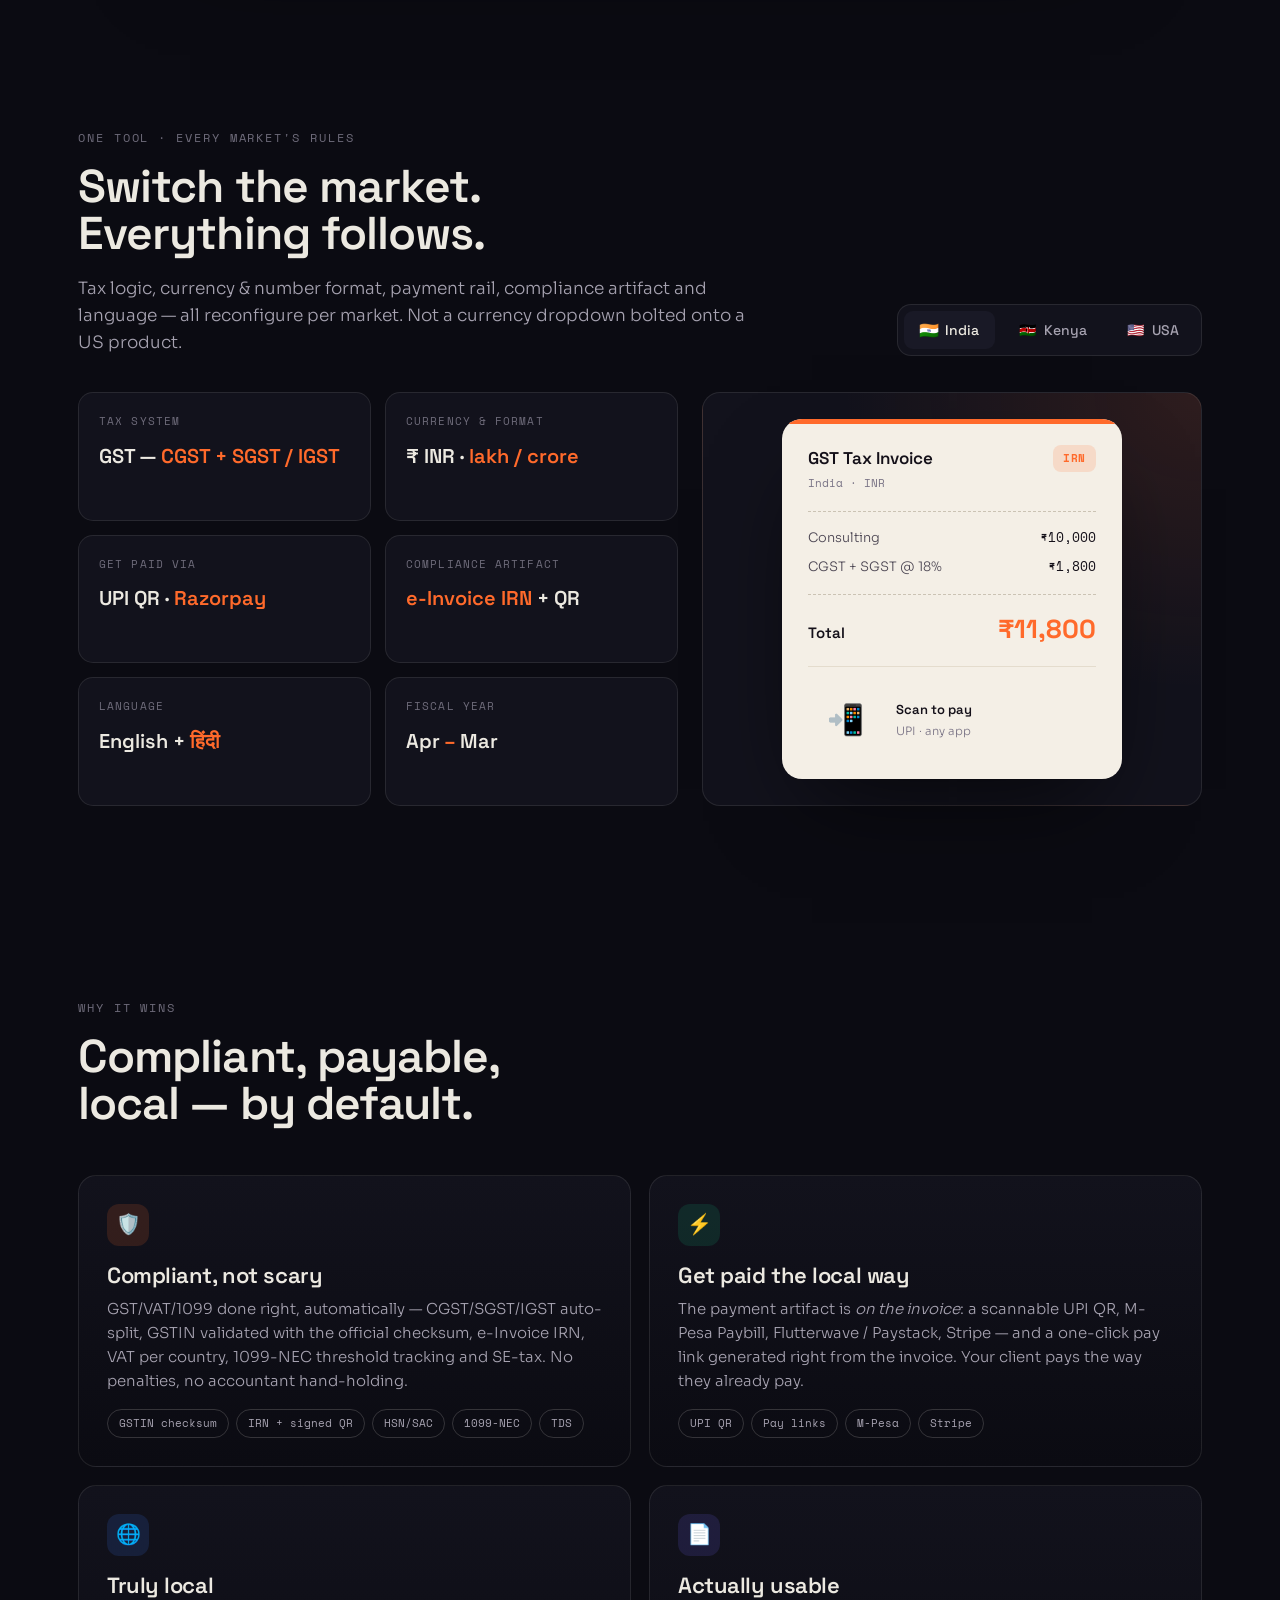
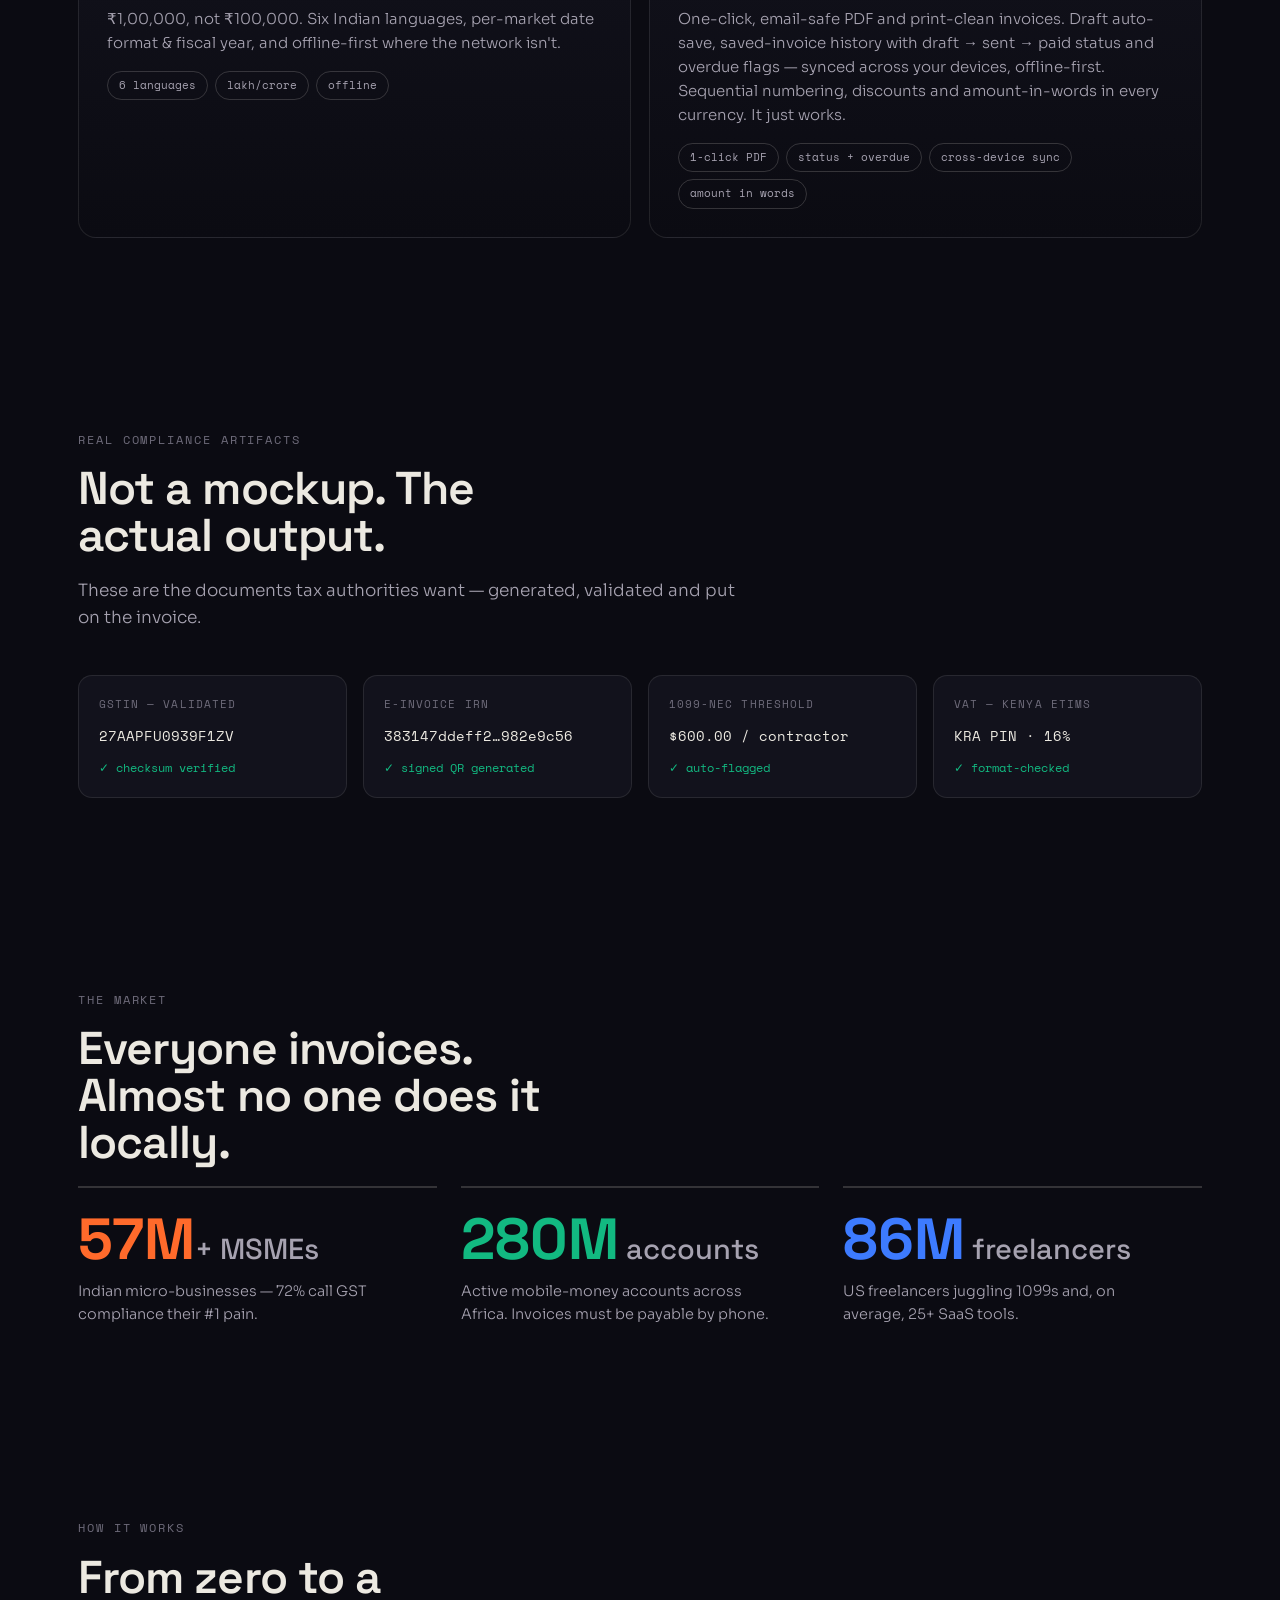
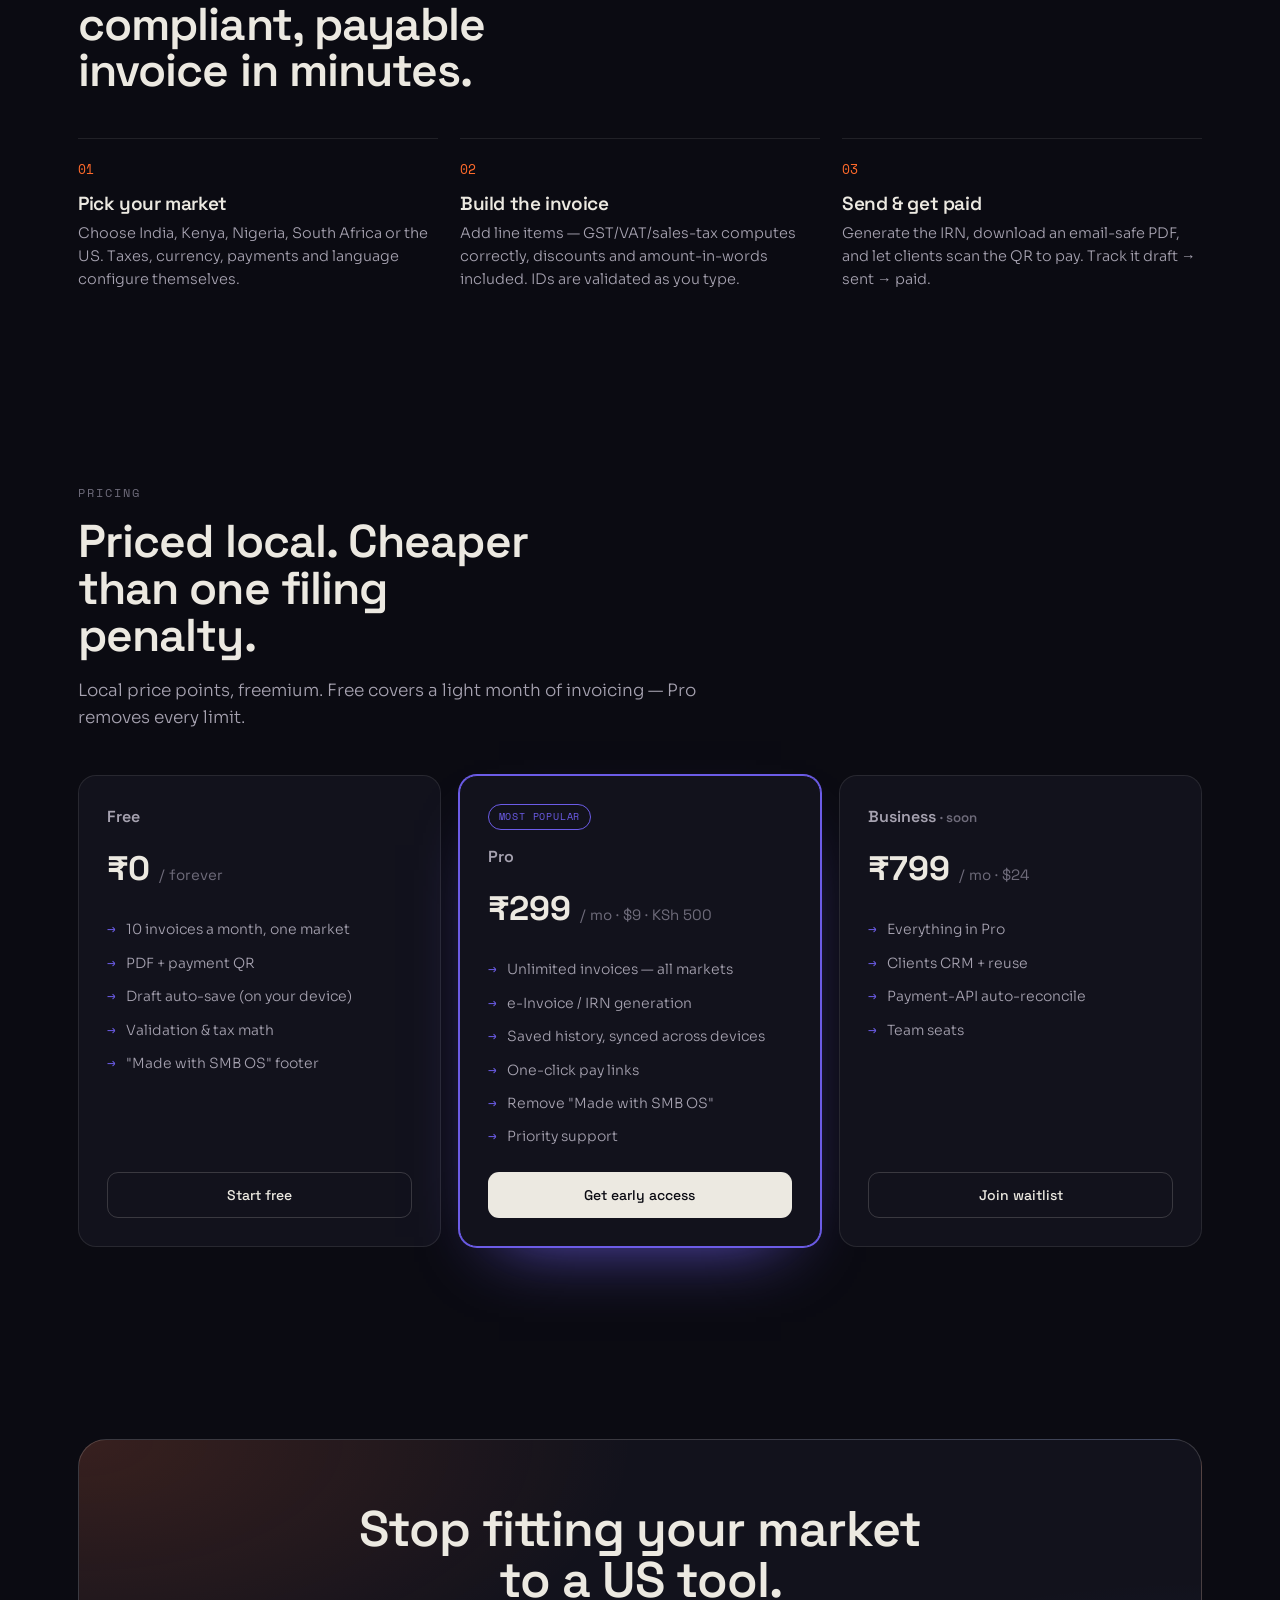
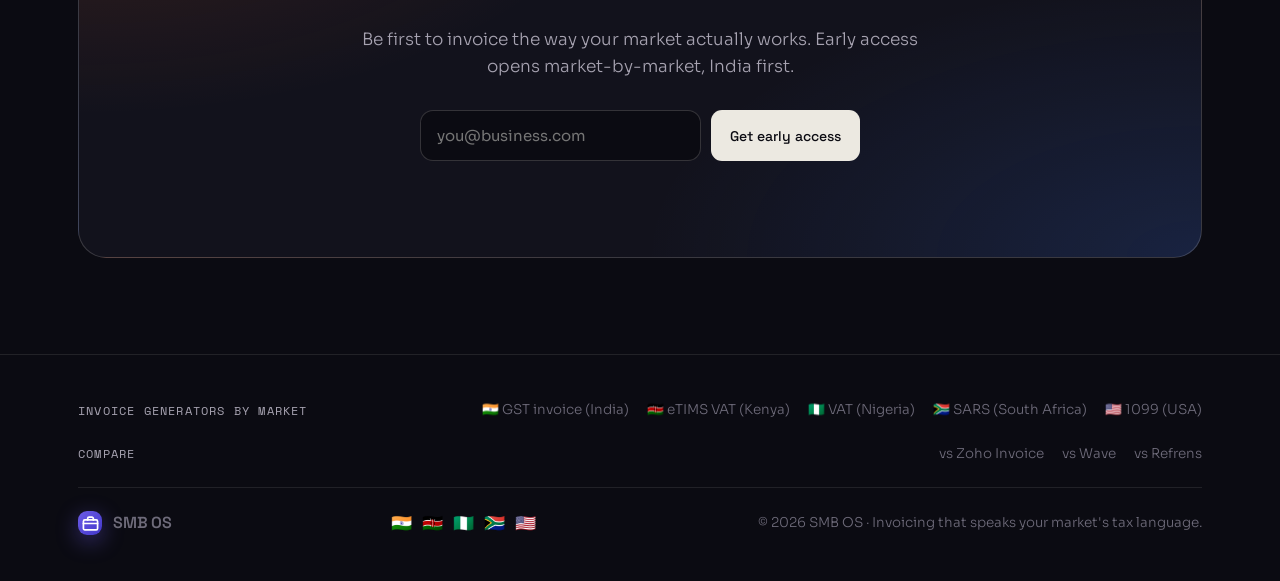
==== commit 0d7f092c: "Compare: nav link, trademark/no-affiliation disclaimers on all compare pages Co-Authored-By: Claude " ====
--- a/index.html
+++ b/index.html
@@ -233,6 +233,7 @@
     <a href="#features">Features</a>
     <a href="#proof">Compliance</a>
     <a href="#pricing">Pricing</a>
+    <a href="compare/index.html">Compare</a>
   </div>
   <a href="#get" class="btn btn-p">Get early access</a>
 </div></nav>
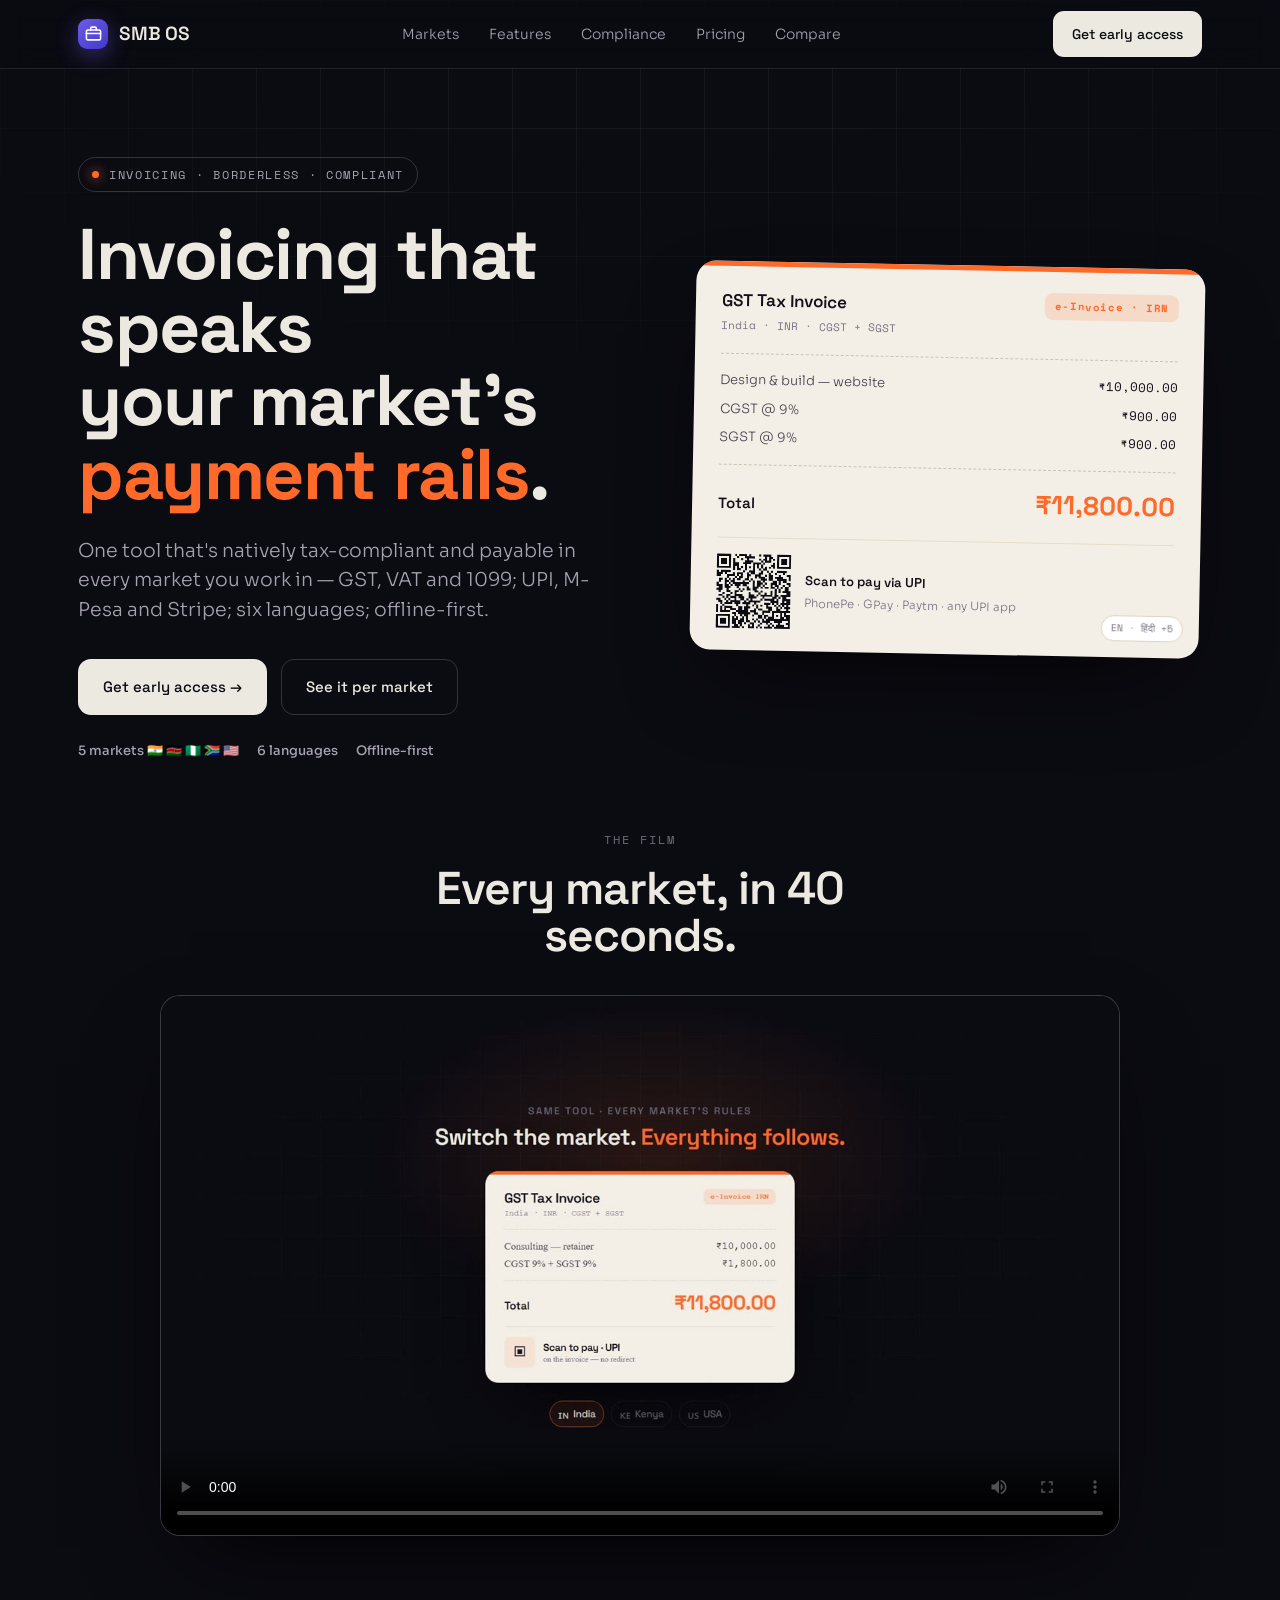
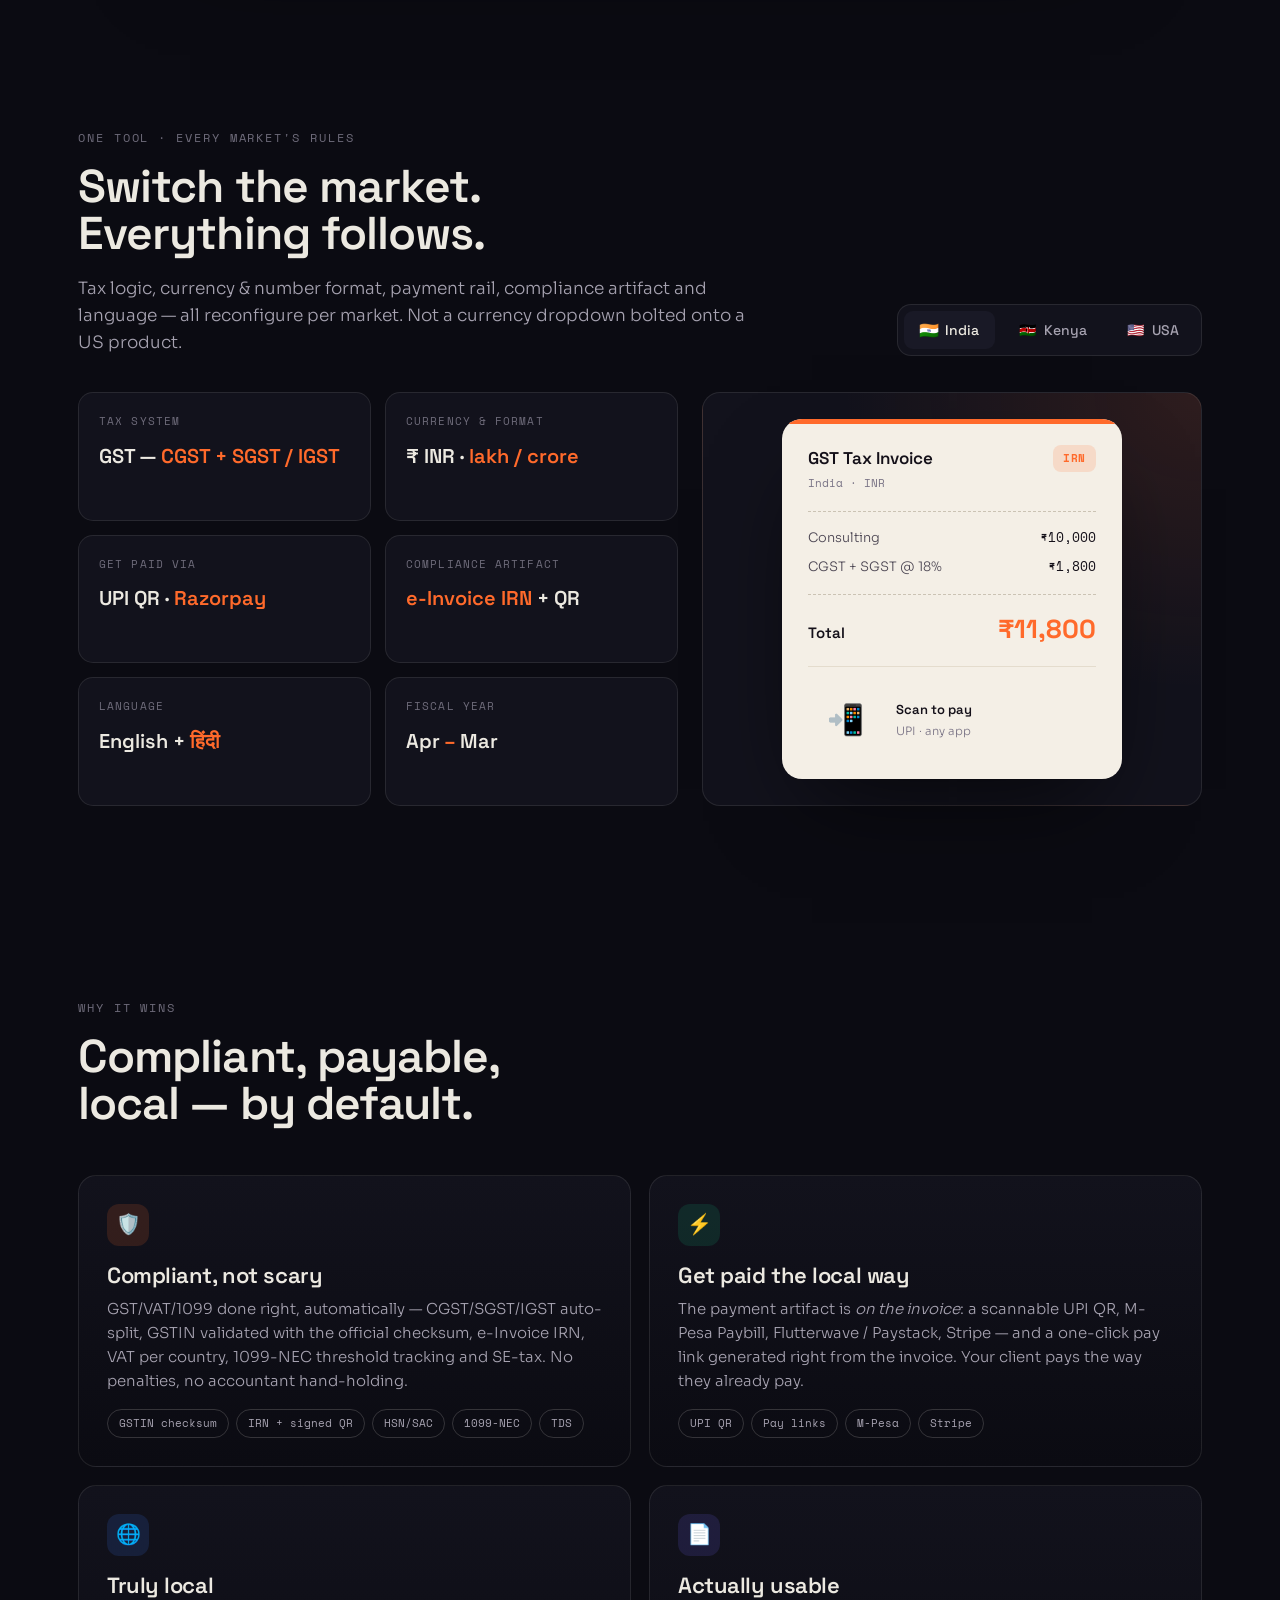
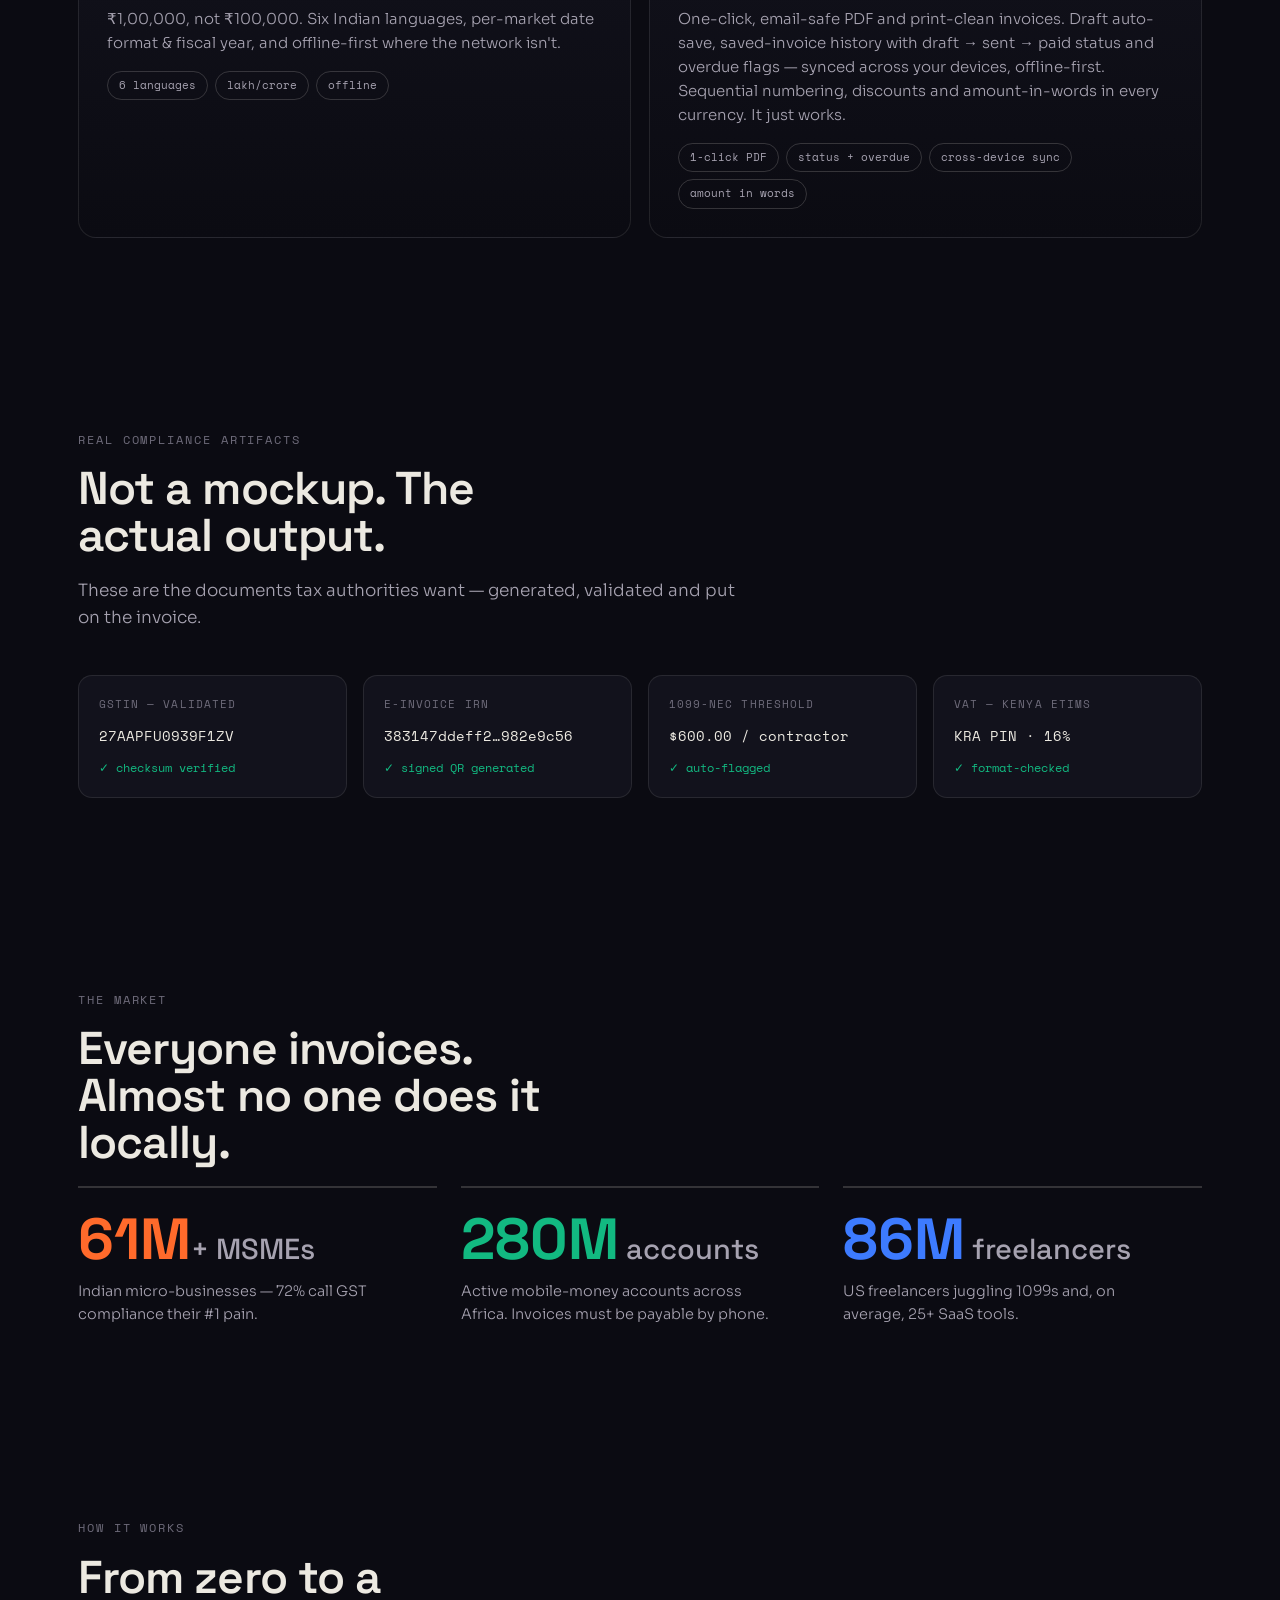
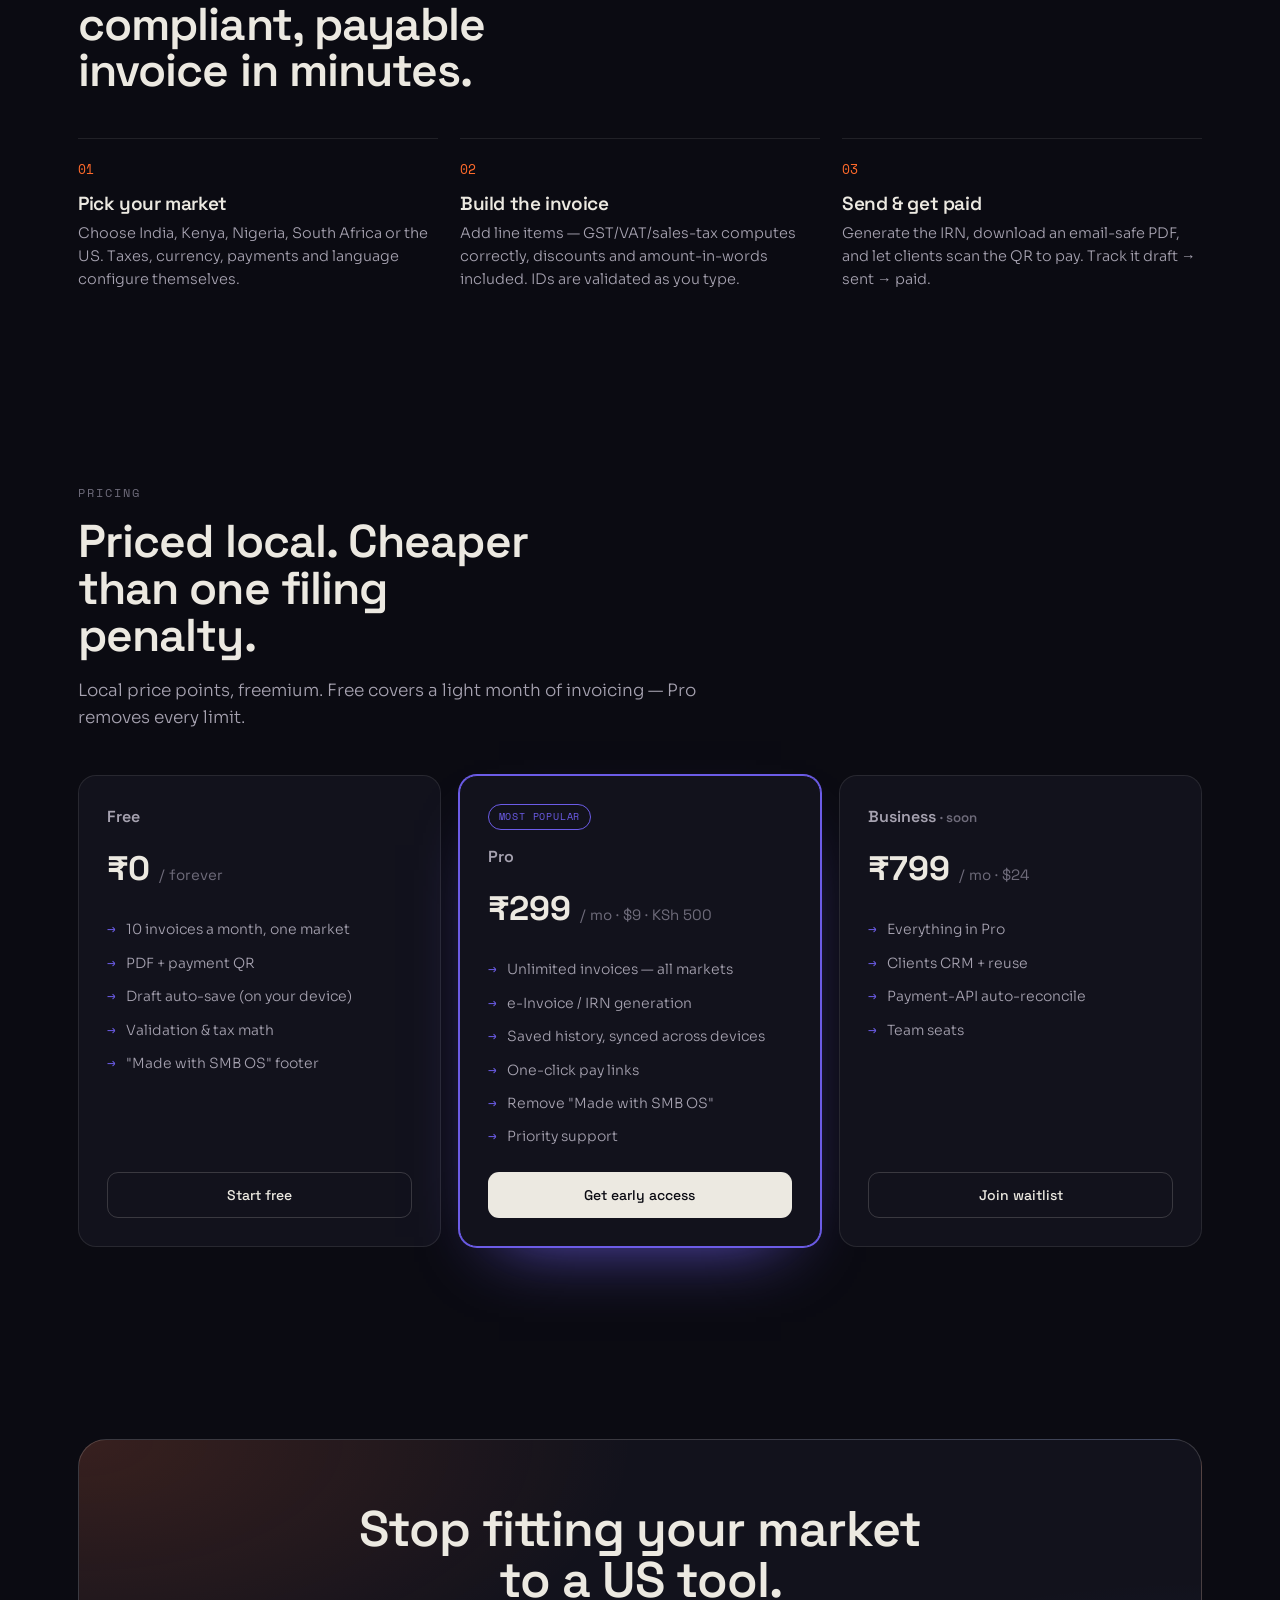
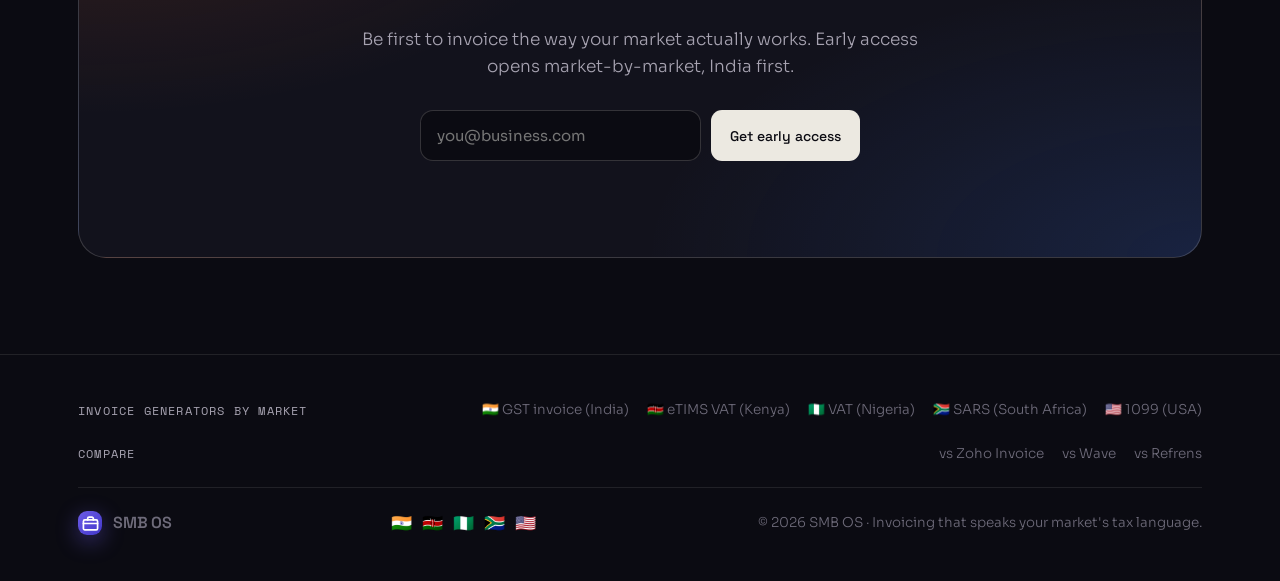
==== commit 57e99182: "Contact email: plain kaustubh.trt@gmail.com on every page Co-Authored-By: Claude Fable 5 <noreply@an" ====
--- a/index.html
+++ b/index.html
@@ -498,7 +498,7 @@
   // Paste your form endpoint below (Formspree / Getform / Tally). Until you do,
   // the form captures via a prefilled email to WAITLIST_EMAIL (no backend needed).
   const FORM_ENDPOINT = 'https://formspree.io/f/YOUR_FORM_ID'; // ← replace YOUR_FORM_ID
-  const WAITLIST_EMAIL = 'kaustubh.trt+smbos@gmail.com';
+  const WAITLIST_EMAIL = 'kaustubh.trt@gmail.com';
   async function joinWaitlist(e){
     e.preventDefault();
     const input=document.getElementById('wlEmail'), ok=document.getElementById('wlOk');
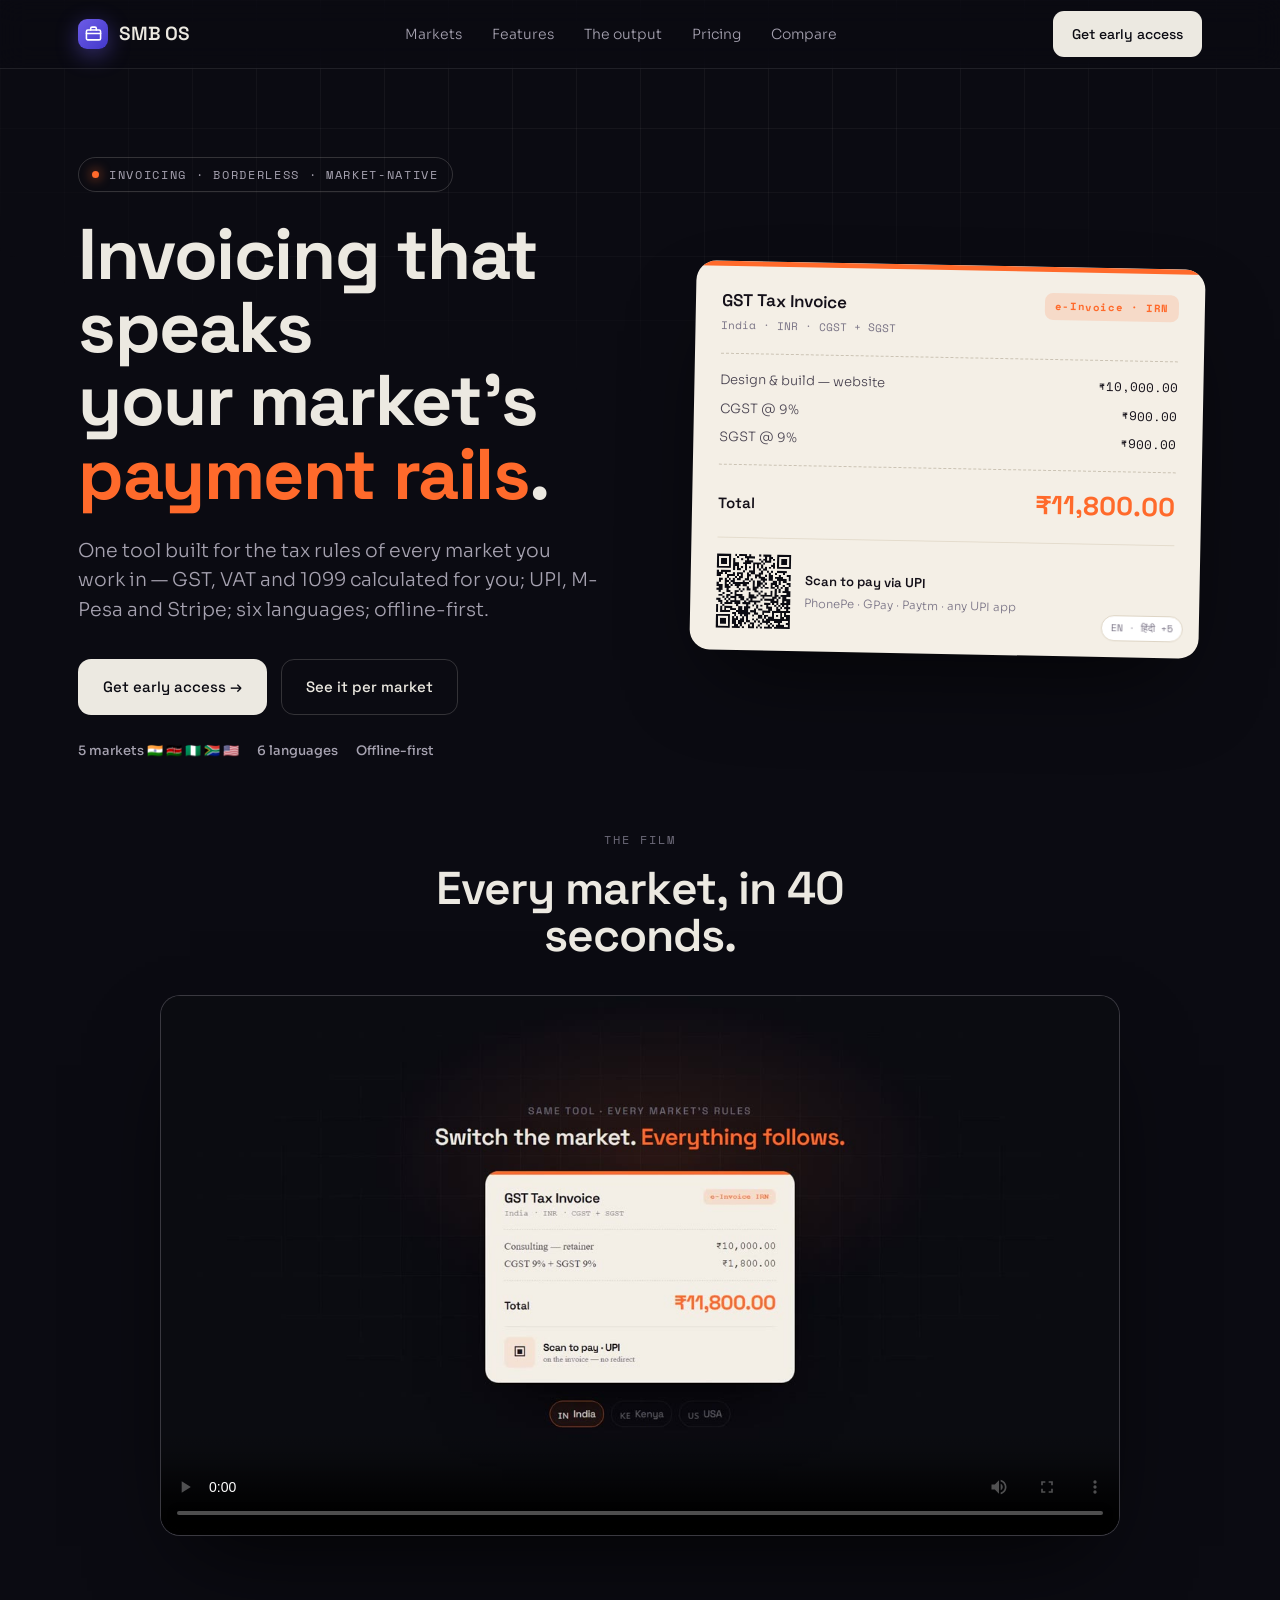
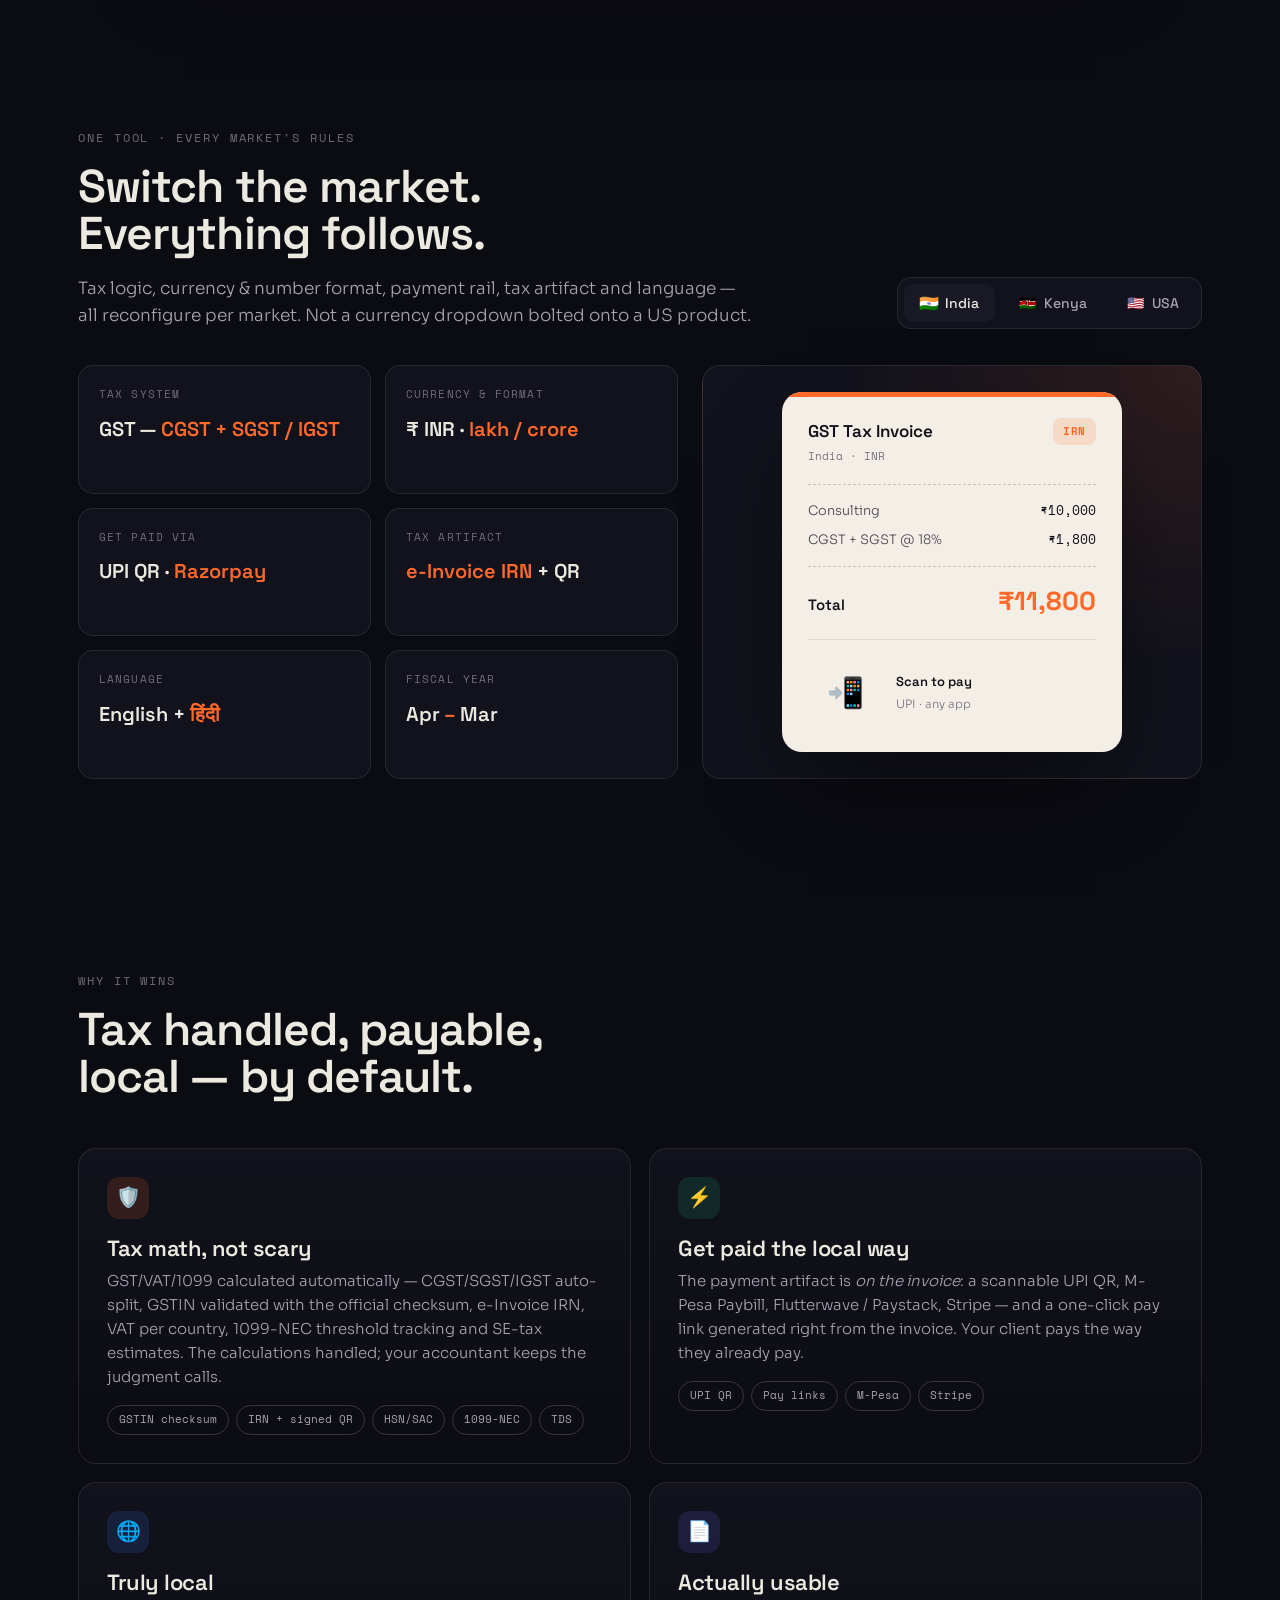
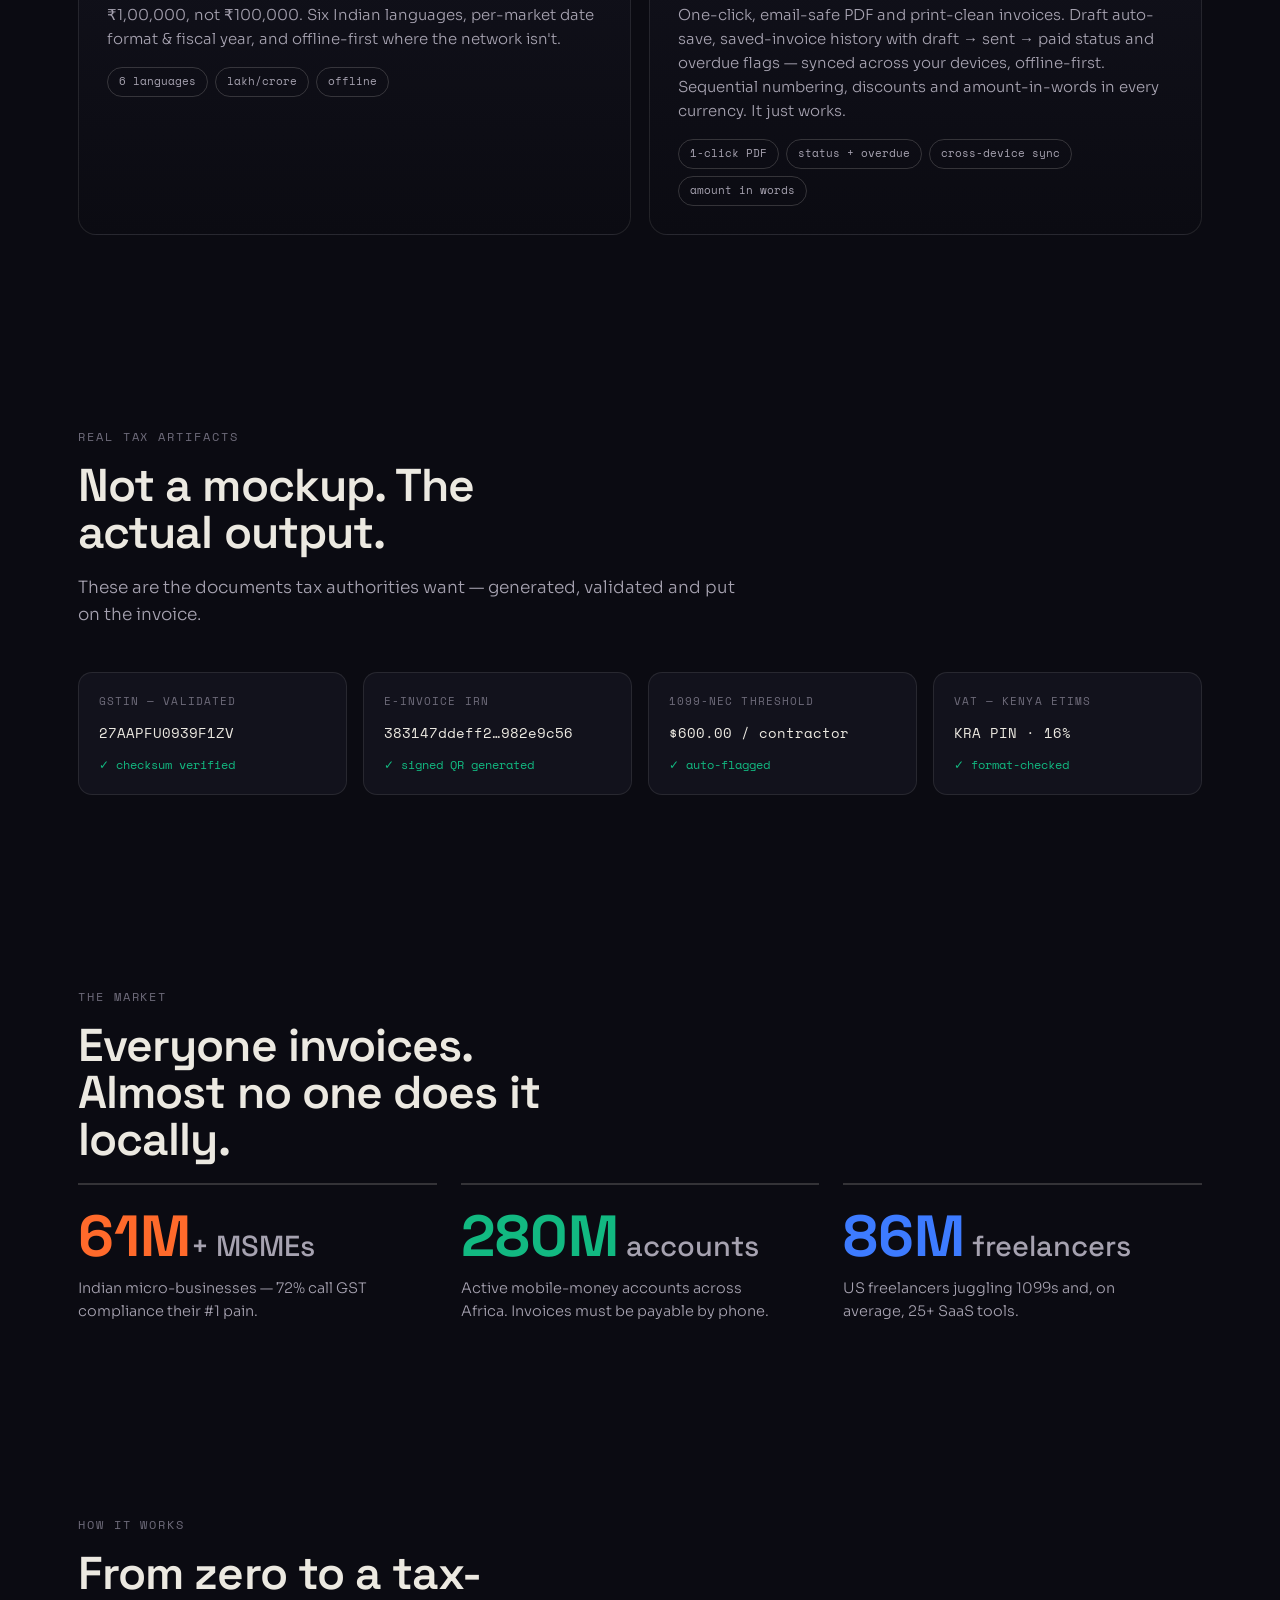
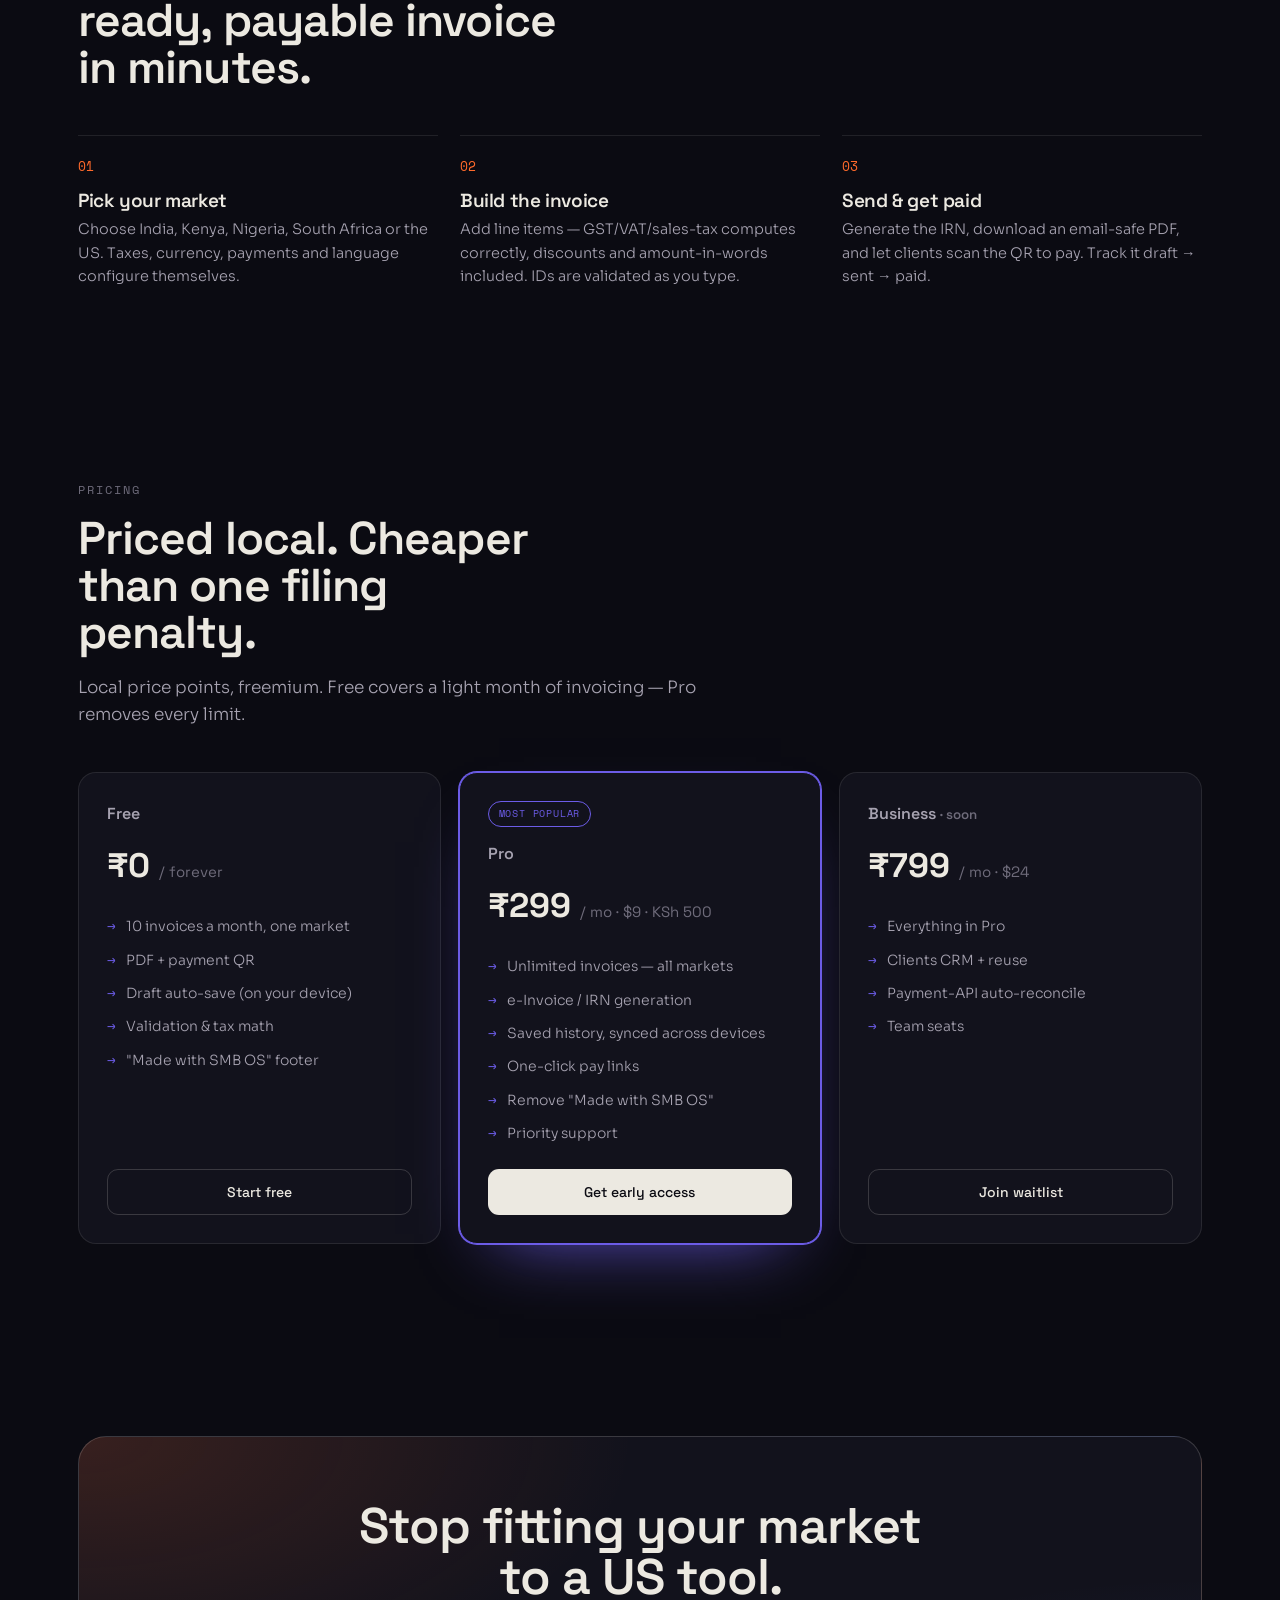
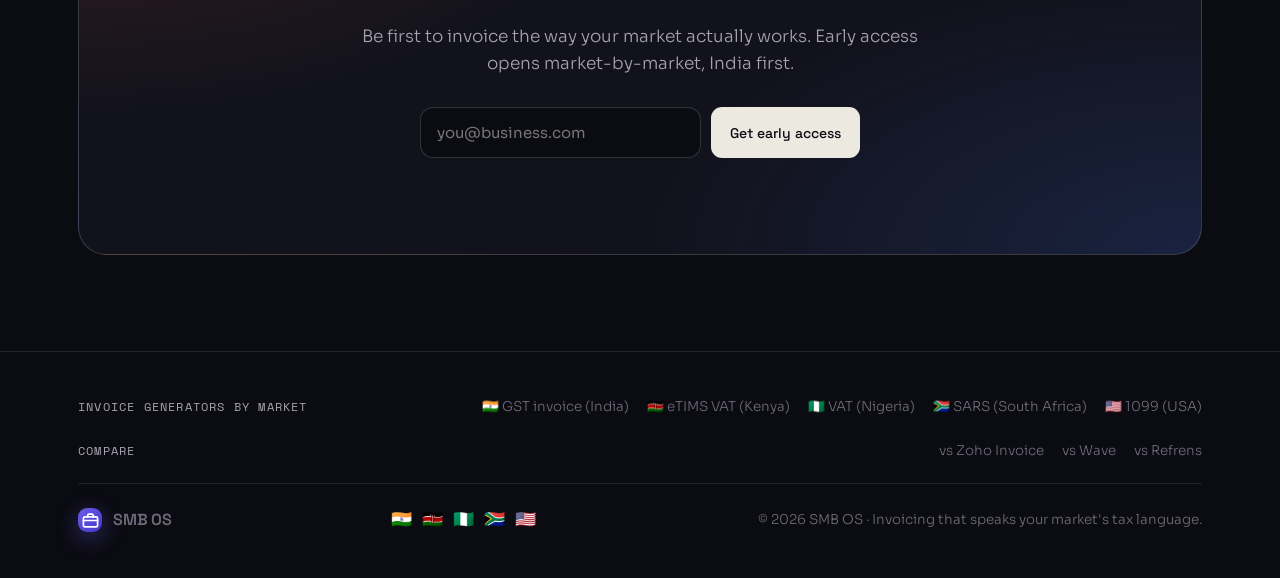
==== commit 538f58e3: "Site-wide honesty reframe: product no longer claims to deliver 'compliance' - format/fields/calculat" ====
--- a/index.html
+++ b/index.html
@@ -4,17 +4,17 @@
 <meta charset="UTF-8" />
 <meta name="viewport" content="width=device-width, initial-scale=1.0" />
 <title>SMB OS — Invoicing that speaks your market's tax language</title>
-<meta name="description" content="One invoice tool that's natively compliant and payable in every market you work in. GST/VAT/1099, UPI/M-Pesa/Stripe, six languages, offline-first." />
+<meta name="description" content="One invoice tool built for the tax rules of every market you work in — GST/VAT/1099 calculations, UPI/M-Pesa/Stripe, six languages, offline-first." />
 <!-- Set this to your real domain before launch (also update SITE in markets/build.mjs) -->
 <link rel="canonical" href="https://kaustubhtripathi-code.github.io/smb-os-site/" />
 <meta property="og:type" content="website" />
 <meta property="og:url" content="https://kaustubhtripathi-code.github.io/smb-os-site/" />
 <meta property="og:title" content="SMB OS — Invoicing that speaks your market's tax language" />
-<meta property="og:description" content="Compliant & payable in every market — GST/VAT/1099, UPI/M-Pesa/Stripe, six languages, offline-first." />
+<meta property="og:description" content="Built for every market's tax rules & payable there too — GST/VAT/1099 calculations, UPI/M-Pesa/Stripe, six languages, offline-first." />
 <meta property="og:image" content="https://kaustubhtripathi-code.github.io/smb-os-site/assets/og-image.png" />
 <meta name="twitter:card" content="summary_large_image" />
 <meta name="twitter:title" content="SMB OS — Invoicing that speaks your market's tax language" />
-<meta name="twitter:description" content="Compliant & payable in every market. GST · VAT · 1099 · UPI · M-Pesa · Stripe." />
+<meta name="twitter:description" content="Every market's tax rules, built in. GST · VAT · 1099 · UPI · M-Pesa · Stripe." />
 <meta name="twitter:image" content="https://kaustubhtripathi-code.github.io/smb-os-site/assets/og-image.png" />
 <link rel="icon" href="data:image/svg+xml,<svg xmlns='http://www.w3.org/2000/svg' viewBox='0 0 24 24' fill='none' stroke='%236C5CE7' stroke-width='2.4' stroke-linecap='round' stroke-linejoin='round'><rect x='2' y='7' width='20' height='14' rx='2'/><path d='M16 7V5a2 2 0 0 0-2-2h-4a2 2 0 0 0-2 2v2'/><path d='M2 12h20'/></svg>" />
 <!-- Analytics (privacy-friendly, no cookies): uncomment + set your domain
@@ -231,7 +231,7 @@
   <div class="navlinks">
     <a href="#markets">Markets</a>
     <a href="#features">Features</a>
-    <a href="#proof">Compliance</a>
+    <a href="#proof">The output</a>
     <a href="#pricing">Pricing</a>
     <a href="compare/index.html">Compare</a>
   </div>
@@ -240,9 +240,9 @@
 
 <header class="hero"><div class="wrap hero-grid">
   <div>
-    <span class="eyebrow"><span class="dot"></span> Invoicing · borderless · compliant</span>
+    <span class="eyebrow"><span class="dot"></span> Invoicing · borderless · market-native</span>
     <h1 class="headline">Invoicing that speaks your&nbsp;market's <span class="flip" id="flipWord">tax language</span>.</h1>
-    <p class="lede">One tool that's natively tax-compliant and payable in every market you work in — GST, VAT and 1099; UPI, M-Pesa and Stripe; six languages; offline-first.</p>
+    <p class="lede">One tool built for the tax rules of every market you work in — GST, VAT and 1099 calculated for you; UPI, M-Pesa and Stripe; six languages; offline-first.</p>
     <div class="cta-row">
       <a href="#get" class="btn btn-p btn-lg">Get early access →</a>
       <a href="#markets" class="btn btn-g btn-lg">See it per market</a>
@@ -293,7 +293,7 @@
       <div class="rv">
         <div class="kicker">One tool · every market's rules</div>
         <h2 class="h2">Switch the market. Everything follows.</h2>
-        <p class="sec-lede">Tax logic, currency & number format, payment rail, compliance artifact and language — all reconfigure per market. Not a currency dropdown bolted onto a US product.</p>
+        <p class="sec-lede">Tax logic, currency & number format, payment rail, tax artifact and language — all reconfigure per market. Not a currency dropdown bolted onto a US product.</p>
       </div>
       <div class="tabs" role="tablist">
         <button class="tab on" data-m="in"><span class="fl">🇮🇳</span> India</button>
@@ -306,7 +306,7 @@
         <div class="fact"><div class="l">Tax system</div><div class="v" id="fTax">GST — <span class="accent">CGST + SGST / IGST</span></div></div>
         <div class="fact"><div class="l">Currency & format</div><div class="v" id="fCur">₹ INR · <span class="accent">lakh / crore</span></div></div>
         <div class="fact"><div class="l">Get paid via</div><div class="v" id="fPay">UPI QR · <span class="accent">Razorpay</span></div></div>
-        <div class="fact"><div class="l">Compliance artifact</div><div class="v" id="fArt"><span class="accent">e-Invoice IRN</span> + QR</div></div>
+        <div class="fact"><div class="l">Tax artifact</div><div class="v" id="fArt"><span class="accent">e-Invoice IRN</span> + QR</div></div>
         <div class="fact"><div class="l">Language</div><div class="v" id="fLang">English + <span class="accent">हिंदी</span></div></div>
         <div class="fact"><div class="l">Fiscal year</div><div class="v" id="fFy">Apr <span class="accent">–</span> Mar</div></div>
       </div>
@@ -334,12 +334,12 @@
 <!-- FEATURES -->
 <section id="features">
   <div class="wrap">
-    <div class="rv"><div class="kicker">Why it wins</div><h2 class="h2">Compliant, payable, local — by default.</h2></div>
+    <div class="rv"><div class="kicker">Why it wins</div><h2 class="h2">Tax handled, payable, local — by default.</h2></div>
     <div class="bento">
       <div class="card big rv">
         <div class="ic" style="background:rgba(255,106,43,.14)">🛡️</div>
-        <h3>Compliant, not scary</h3>
-        <p>GST/VAT/1099 done right, automatically — CGST/SGST/IGST auto-split, GSTIN validated with the official checksum, e-Invoice IRN, VAT per country, 1099-NEC threshold tracking and SE-tax. No penalties, no accountant hand-holding.</p>
+        <h3>Tax math, not scary</h3>
+        <p>GST/VAT/1099 calculated automatically — CGST/SGST/IGST auto-split, GSTIN validated with the official checksum, e-Invoice IRN, VAT per country, 1099-NEC threshold tracking and SE-tax estimates. The calculations handled; your accountant keeps the judgment calls.</p>
         <div class="taglist"><span class="tag">GSTIN checksum</span><span class="tag">IRN + signed QR</span><span class="tag">HSN/SAC</span><span class="tag">1099-NEC</span><span class="tag">TDS</span></div>
       </div>
       <div class="card sm rv">
@@ -367,7 +367,7 @@
 <!-- PROOF -->
 <section id="proof">
   <div class="wrap">
-    <div class="rv"><div class="kicker">Real compliance artifacts</div><h2 class="h2">Not a mockup. The actual output.</h2>
+    <div class="rv"><div class="kicker">Real tax artifacts</div><h2 class="h2">Not a mockup. The actual output.</h2>
       <p class="sec-lede">These are the documents tax authorities want — generated, validated and put on the invoice.</p></div>
     <div class="receipts">
       <div class="receipt rv"><div class="rl">GSTIN — validated</div><div class="rv" style="color:var(--fg)">27AAPFU0939F1ZV</div><div class="ok">✓ checksum verified</div></div>
@@ -393,7 +393,7 @@
 <!-- HOW -->
 <section>
   <div class="wrap">
-    <div class="rv"><div class="kicker">How it works</div><h2 class="h2">From zero to a compliant, payable invoice in minutes.</h2></div>
+    <div class="rv"><div class="kicker">How it works</div><h2 class="h2">From zero to a tax-ready, payable invoice in minutes.</h2></div>
     <div class="steps">
       <div class="step rv"><div class="num">01</div><h3>Pick your market</h3><p>Choose India, Kenya, Nigeria, South Africa or the US. Taxes, currency, payments and language configure themselves.</p></div>
       <div class="step rv"><div class="num">02</div><h3>Build the invoice</h3><p>Add line items — GST/VAT/sales-tax computes correctly, discounts and amount-in-words included. IDs are validated as you type.</p></div>
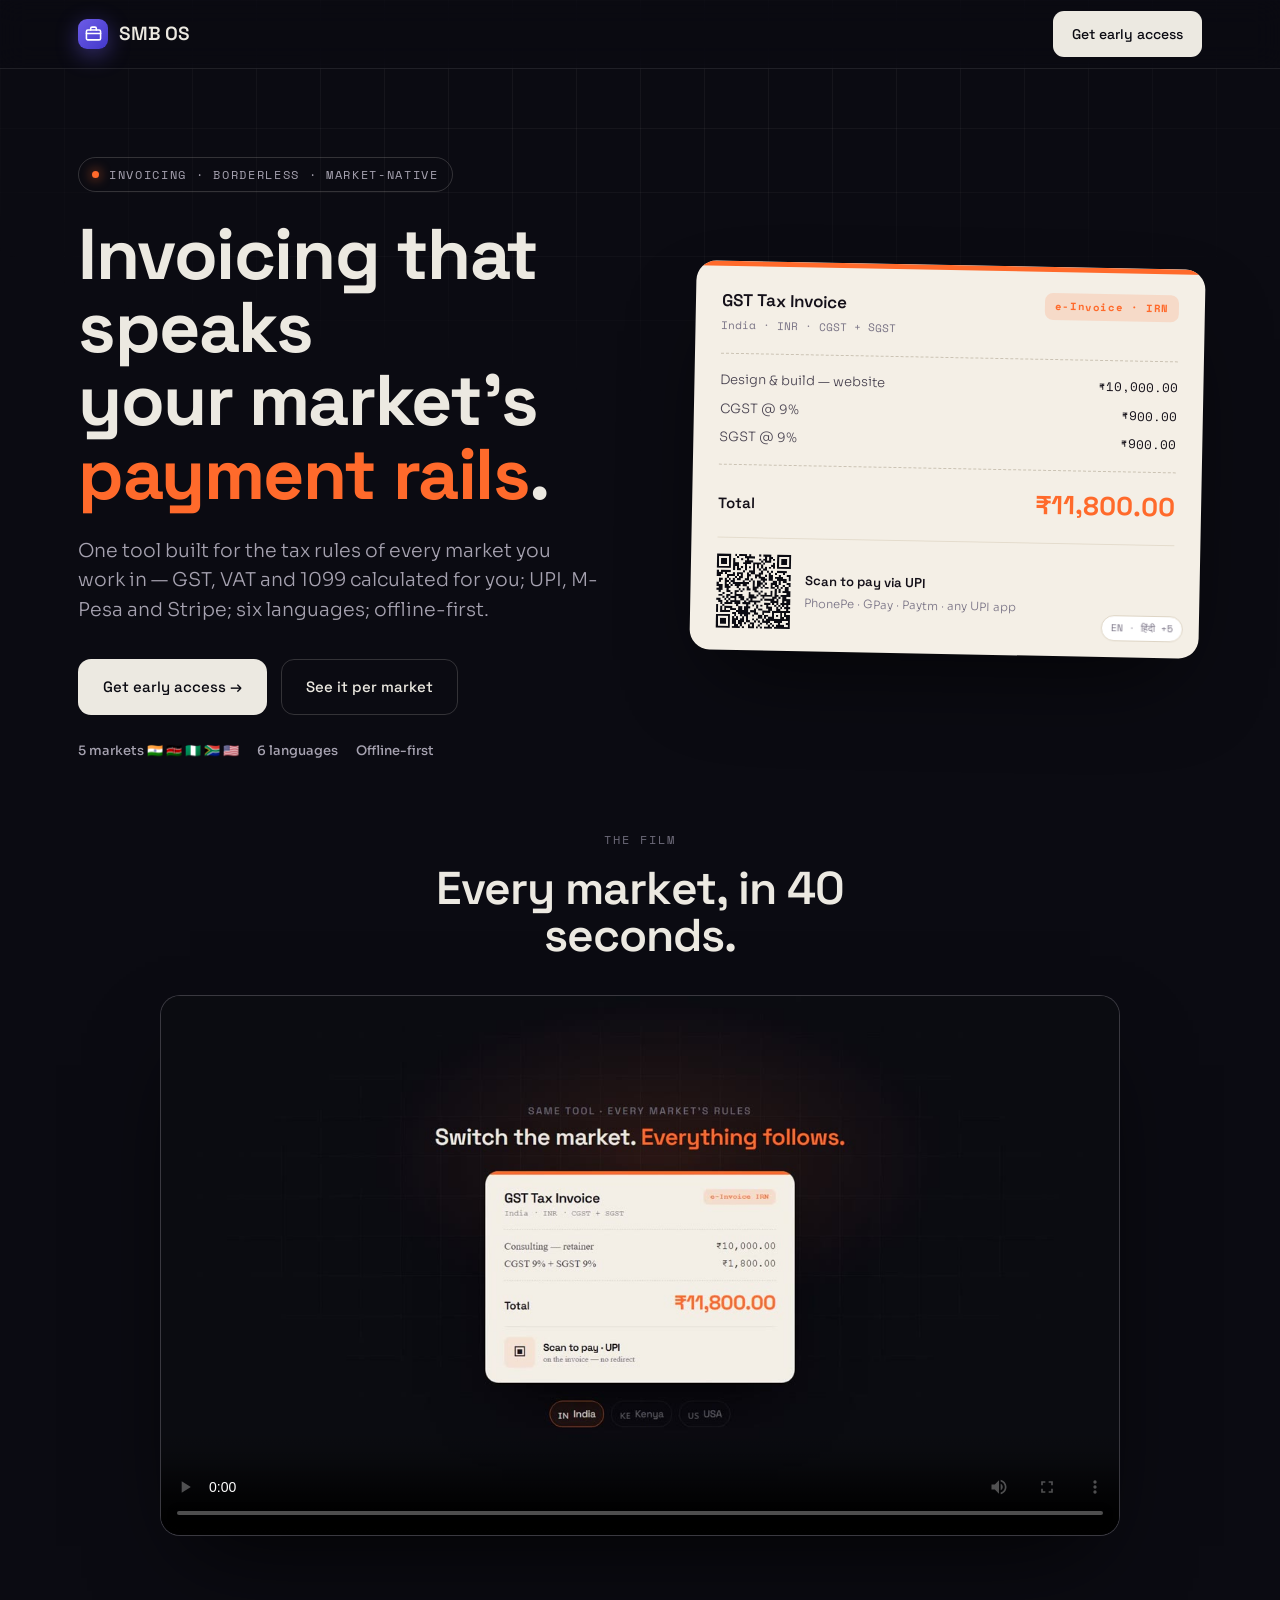
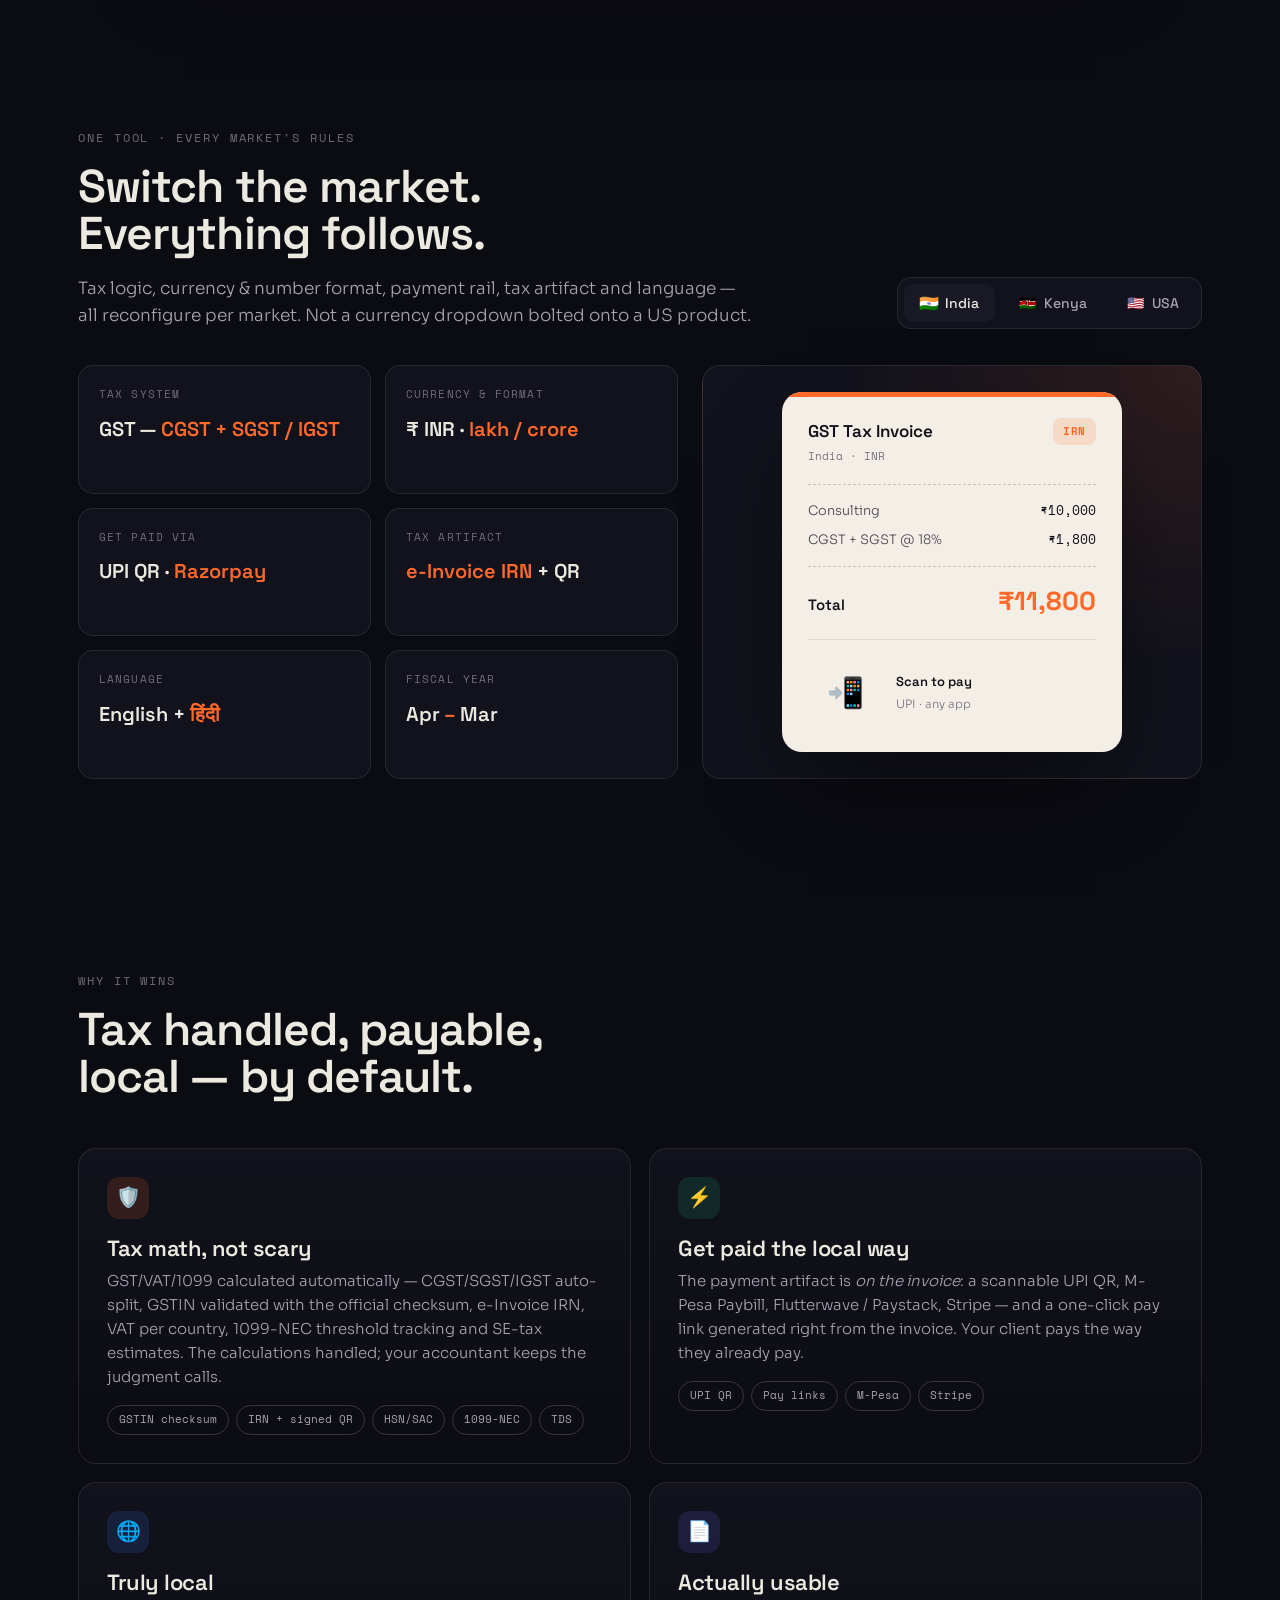
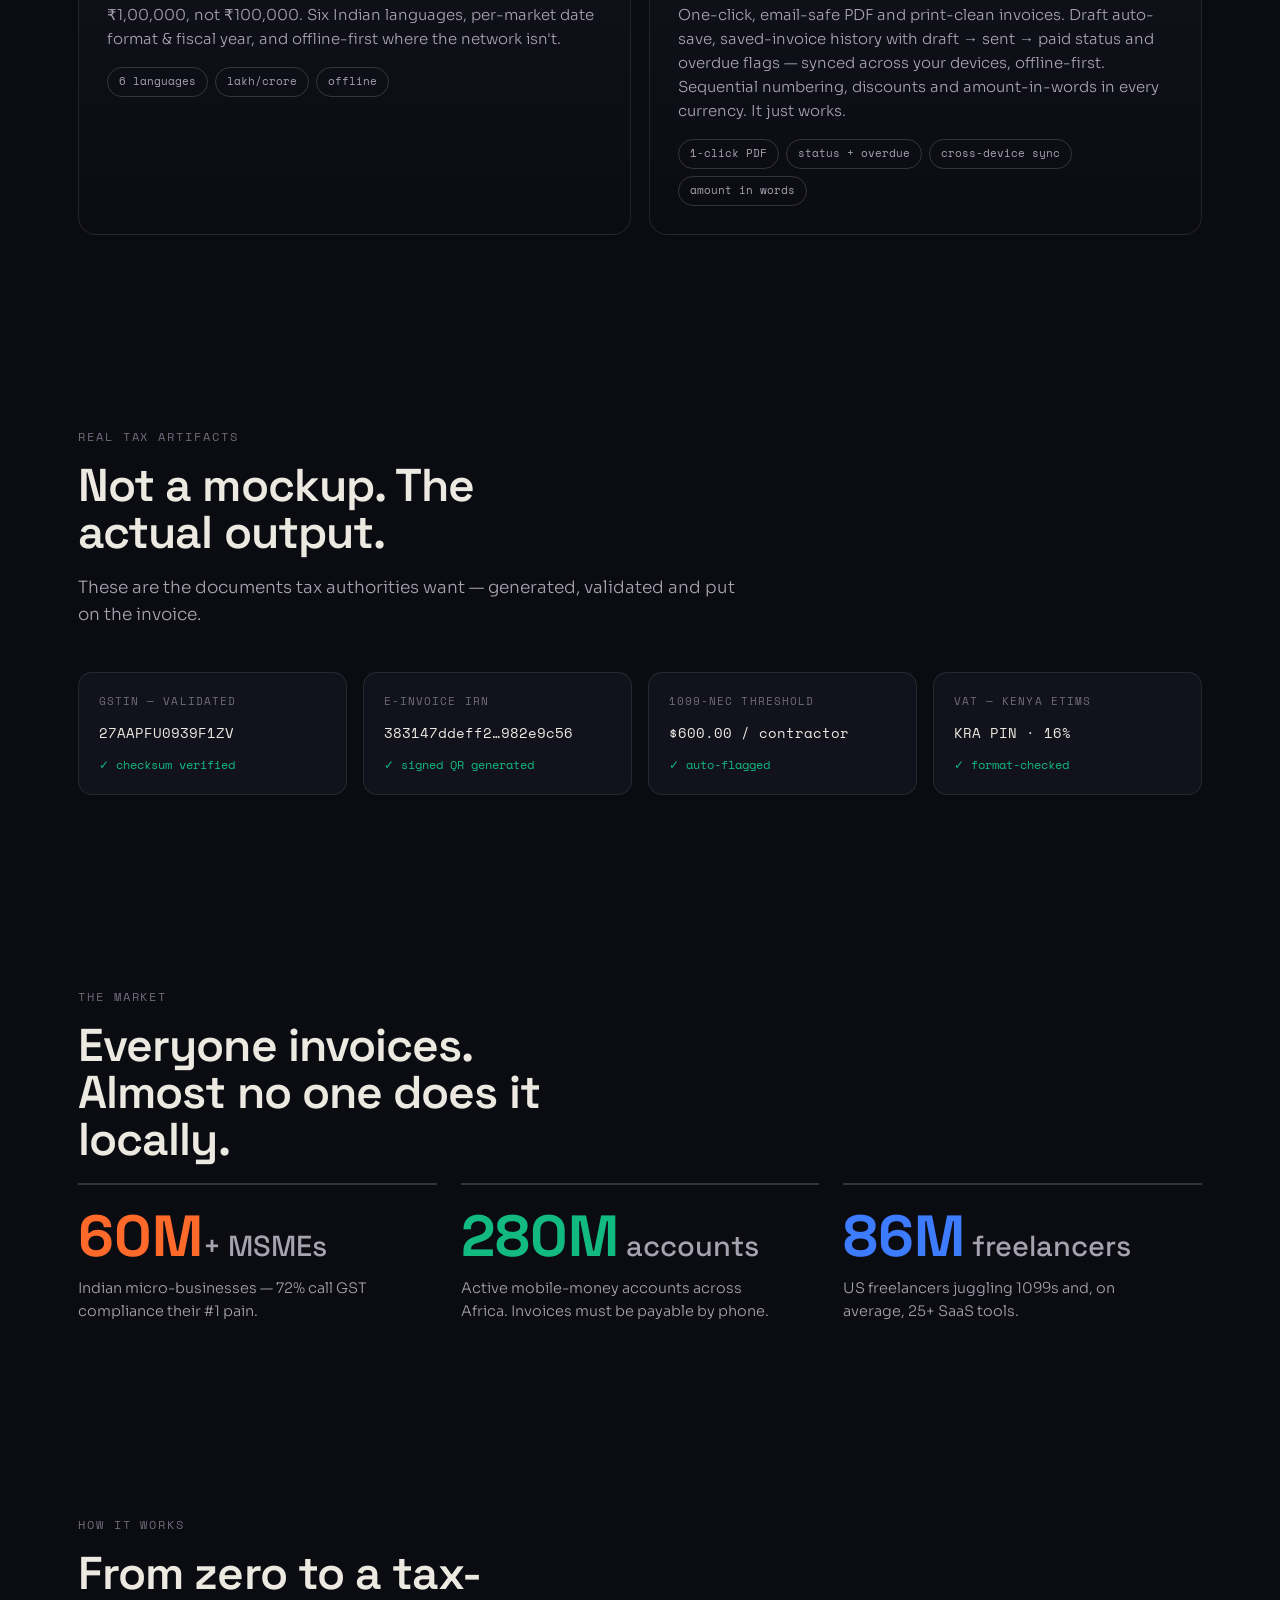
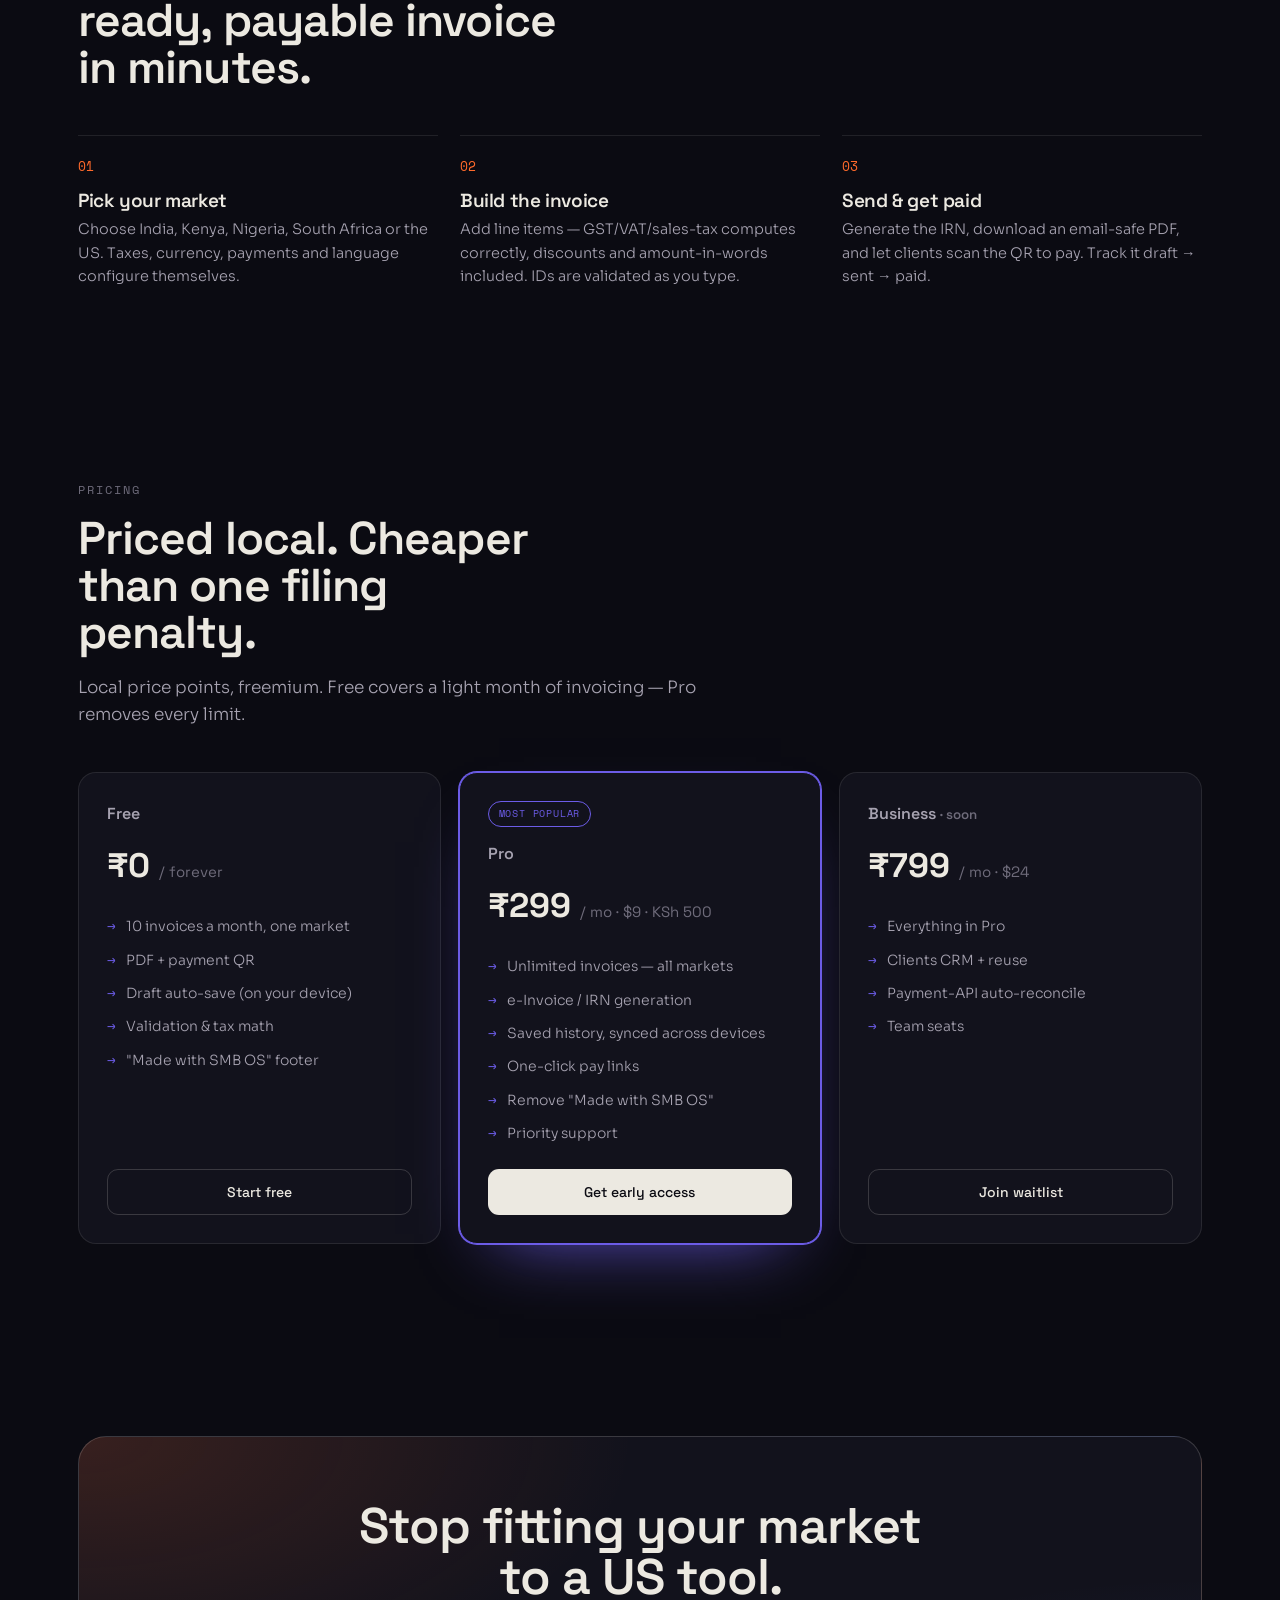
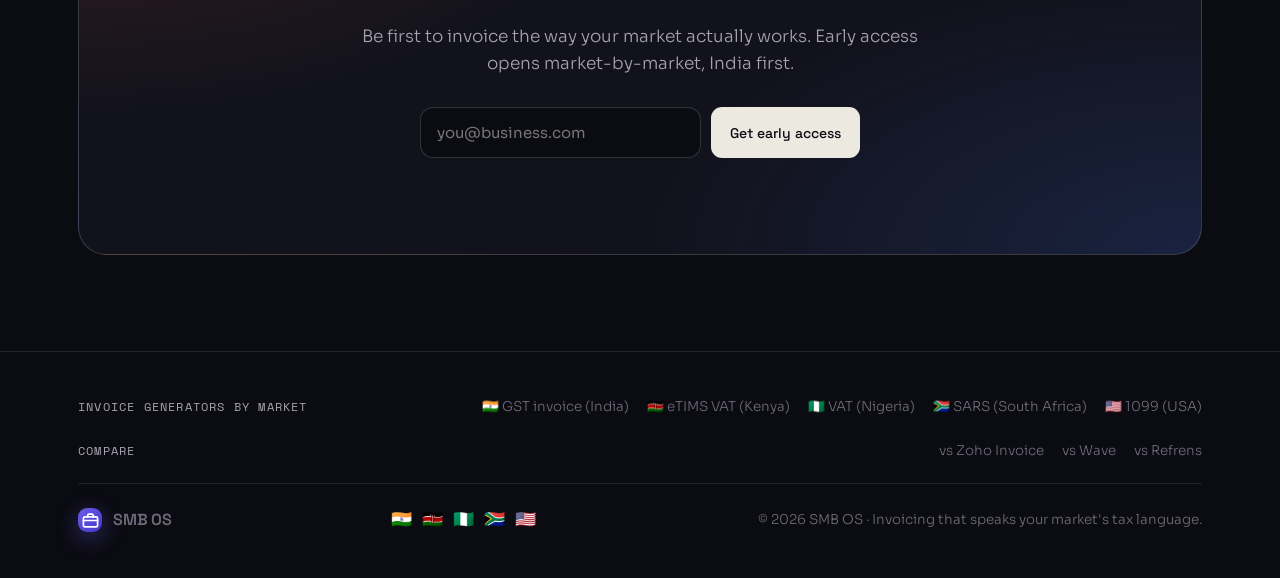
==== commit 87d61dee: "Collapse mobile nav instead of deleting it The five nav links were display:none'd below 760px, leavi" ====
--- a/index.html
+++ b/index.html
@@ -23,7 +23,7 @@
 <link rel="preconnect" href="https://fonts.gstatic.com" crossorigin />
 <link href="https://fonts.googleapis.com/css2?family=Space+Grotesk:wght@400;500;600;700&family=Sora:wght@300;400;500;600&family=Space+Mono:wght@400;700&display=swap" rel="stylesheet" />
 <style>
-  :root{
+  :root{color-scheme:dark;
     --ink:#0B0B12; --ink-2:#12121C; --ink-3:#191926;
     --paper:#F4EFE6; --paper-2:#E9E1D2;
     --fg:#ECE9E1; --fg-dim:#A6A2B0; --fg-faint:#6E6B7A;
@@ -72,7 +72,34 @@
   .btn-p:hover{transform:translateY(-2px);box-shadow:0 12px 30px rgba(236,233,225,.16)}
   .btn-g{border-color:var(--line-2);color:var(--fg)}
   .btn-g:hover{background:rgba(236,233,225,.06);border-color:var(--fg-faint)}
-  @media(max-width:760px){.navlinks{display:none}}
+  /* mobile nav — native <details>, no JS */
+  .menu{position:relative;display:flex}
+  .menu>summary{display:none;list-style:none}
+  .menu>summary::-webkit-details-marker{display:none}
+  @media(min-width:761px){.menu::details-content{content-visibility:visible;block-size:auto}}
+  @media(max-width:760px){
+    /* hamburger goes last so the drop-down anchors to the right edge, not mid-bar */
+    .menu{order:3}
+    .menu>summary{
+      display:grid;place-items:center;width:44px;height:44px;cursor:pointer;
+      border:1px solid var(--line-2);border-radius:12px;color:var(--fg);
+    }
+    .menu>summary::after{
+      content:"";width:18px;height:2px;background:currentColor;border-radius:2px;
+      box-shadow:0 -6px 0 currentColor,0 6px 0 currentColor;
+    }
+    .menu[open]>summary{border-color:var(--accent)}
+    .menu:not([open]) .navlinks{display:none}
+    .navlinks{
+      position:absolute;right:0;top:calc(100% + 14px);z-index:80;
+      flex-direction:column;align-items:stretch;gap:2px;
+      min-width:min(74vw,250px);padding:10px;
+      background:var(--ink-3);border:1px solid var(--line);border-radius:16px;
+      box-shadow:0 26px 60px rgba(0,0,0,.55);
+    }
+    .navlinks a{padding:13px 14px;border-radius:10px;font-size:15px}
+    .navlinks a:hover{background:rgba(236,233,225,.06)}
+  }
 
   /* ---- hero ---- */
   .hero{padding:88px 0 40px;position:relative}
@@ -228,13 +255,16 @@
     <span class="mark"><svg viewBox="0 0 24 24" fill="none" stroke="#fff" stroke-width="2.2" stroke-linecap="round" stroke-linejoin="round"><rect x="2" y="7" width="20" height="14" rx="2"/><path d="M16 7V5a2 2 0 0 0-2-2h-4a2 2 0 0 0-2 2v2"/><path d="M2 12h20"/></svg></span>
     SMB OS
   </div>
-  <div class="navlinks">
-    <a href="#markets">Markets</a>
-    <a href="#features">Features</a>
-    <a href="#proof">The output</a>
-    <a href="#pricing">Pricing</a>
-    <a href="compare/index.html">Compare</a>
-  </div>
+  <details class="menu">
+    <summary aria-label="Open menu"></summary>
+    <div class="navlinks" onclick="this.parentElement.open=false">
+      <a href="#markets">Markets</a>
+      <a href="#features">Features</a>
+      <a href="#proof">The output</a>
+      <a href="#pricing">Pricing</a>
+      <a href="compare/index.html">Compare</a>
+    </div>
+  </details>
   <a href="#get" class="btn btn-p">Get early access</a>
 </div></nav>
 
